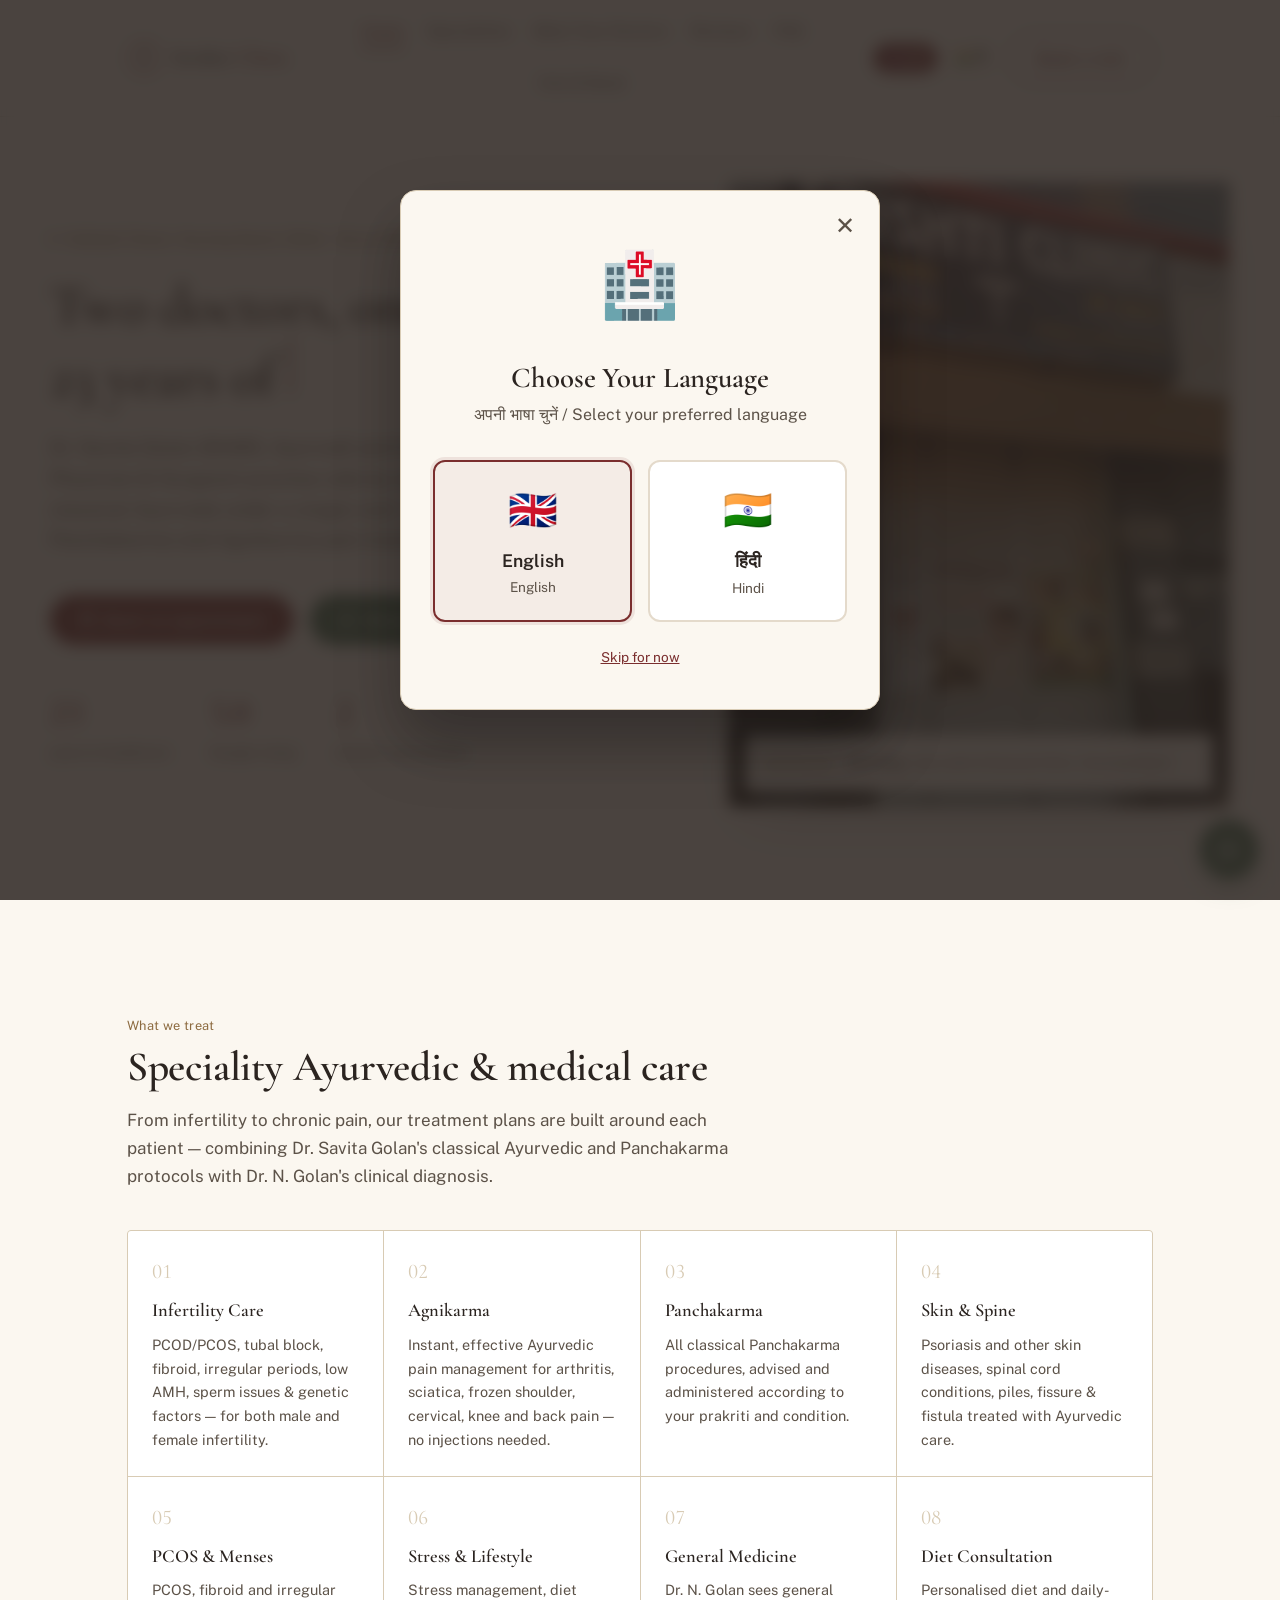
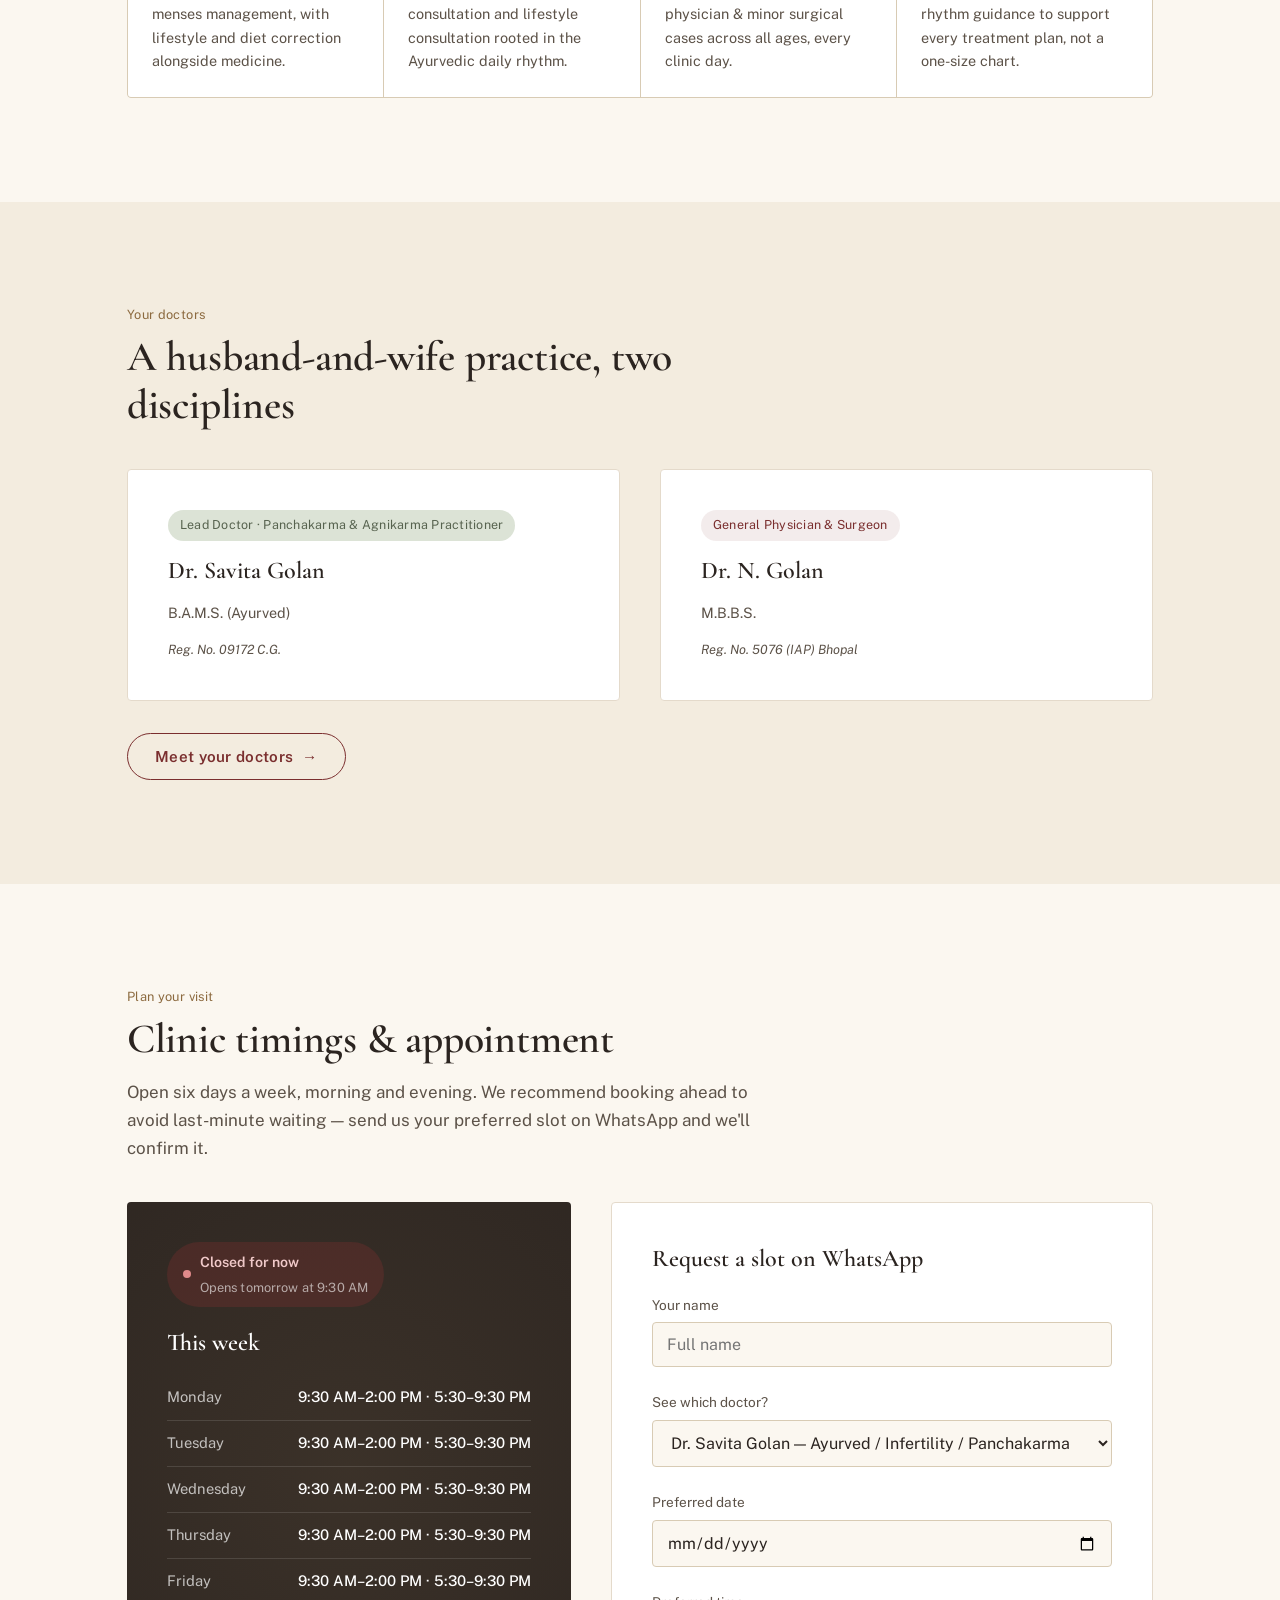
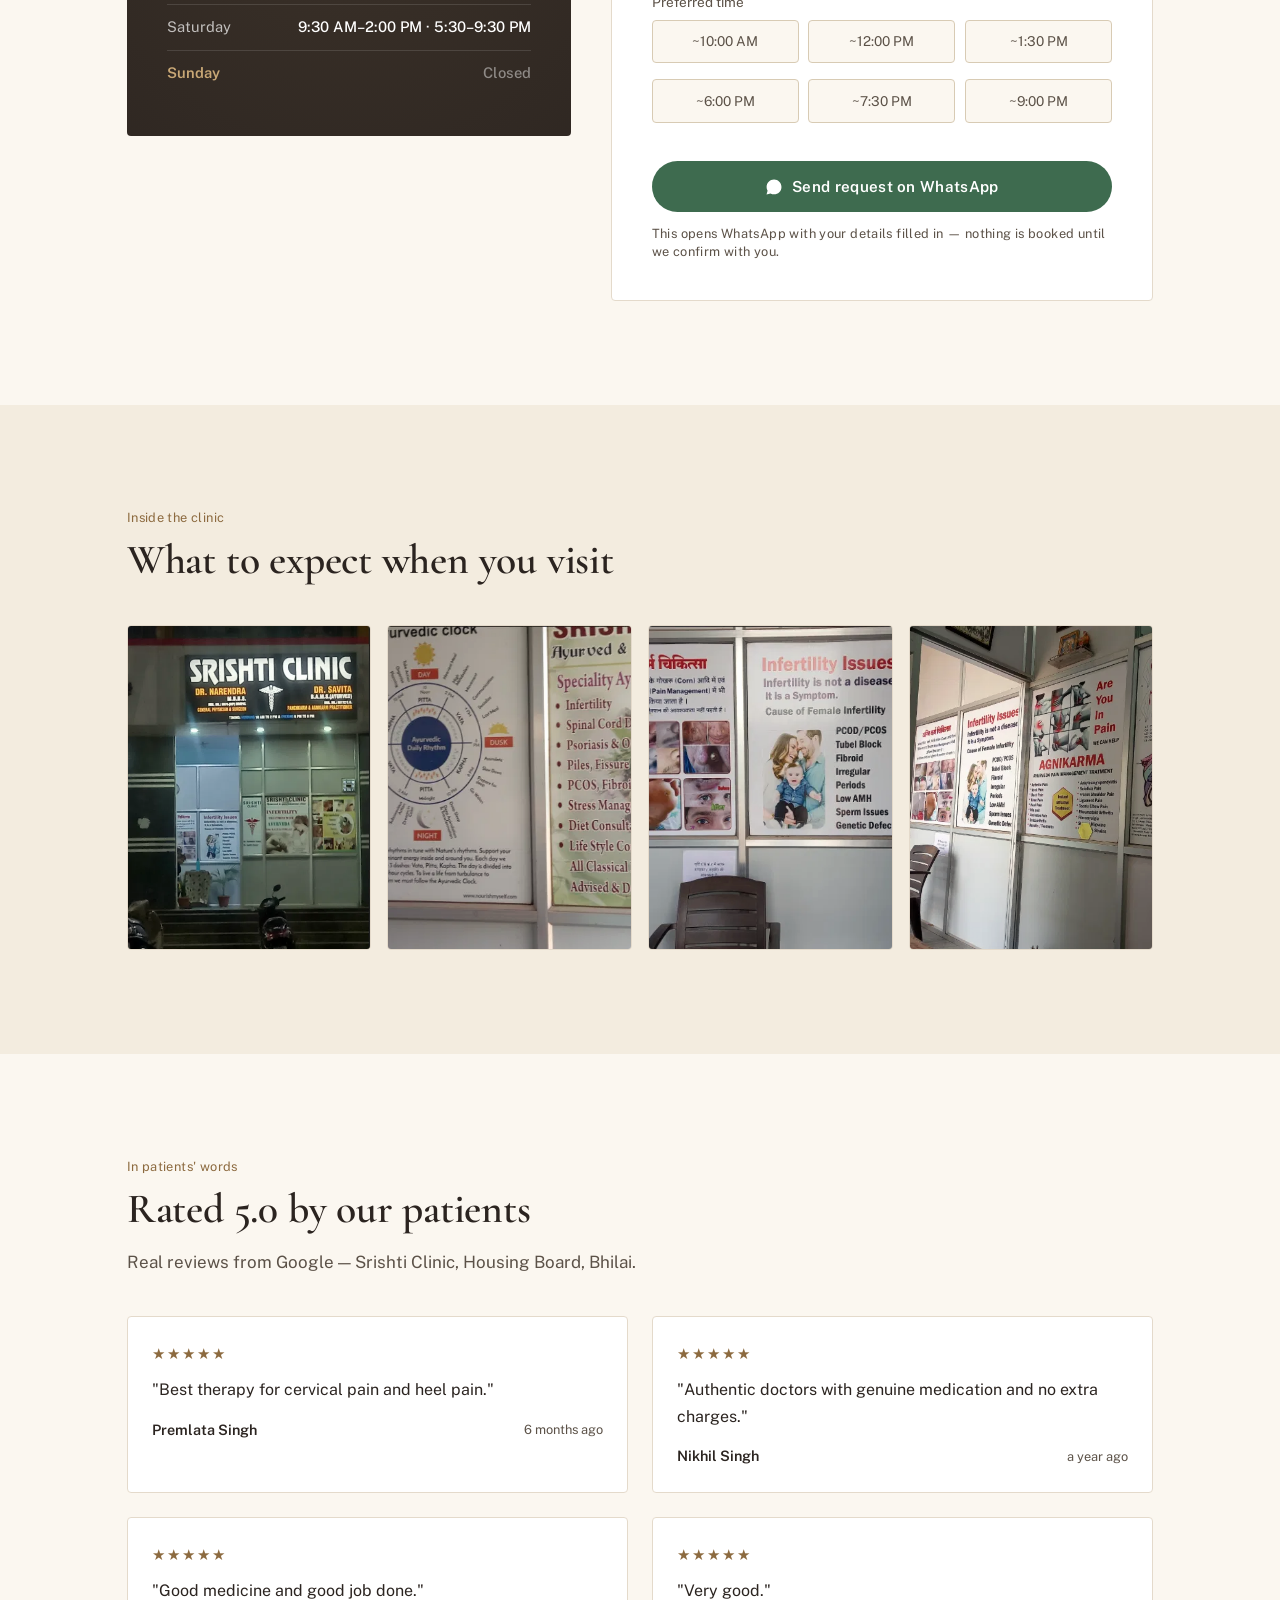
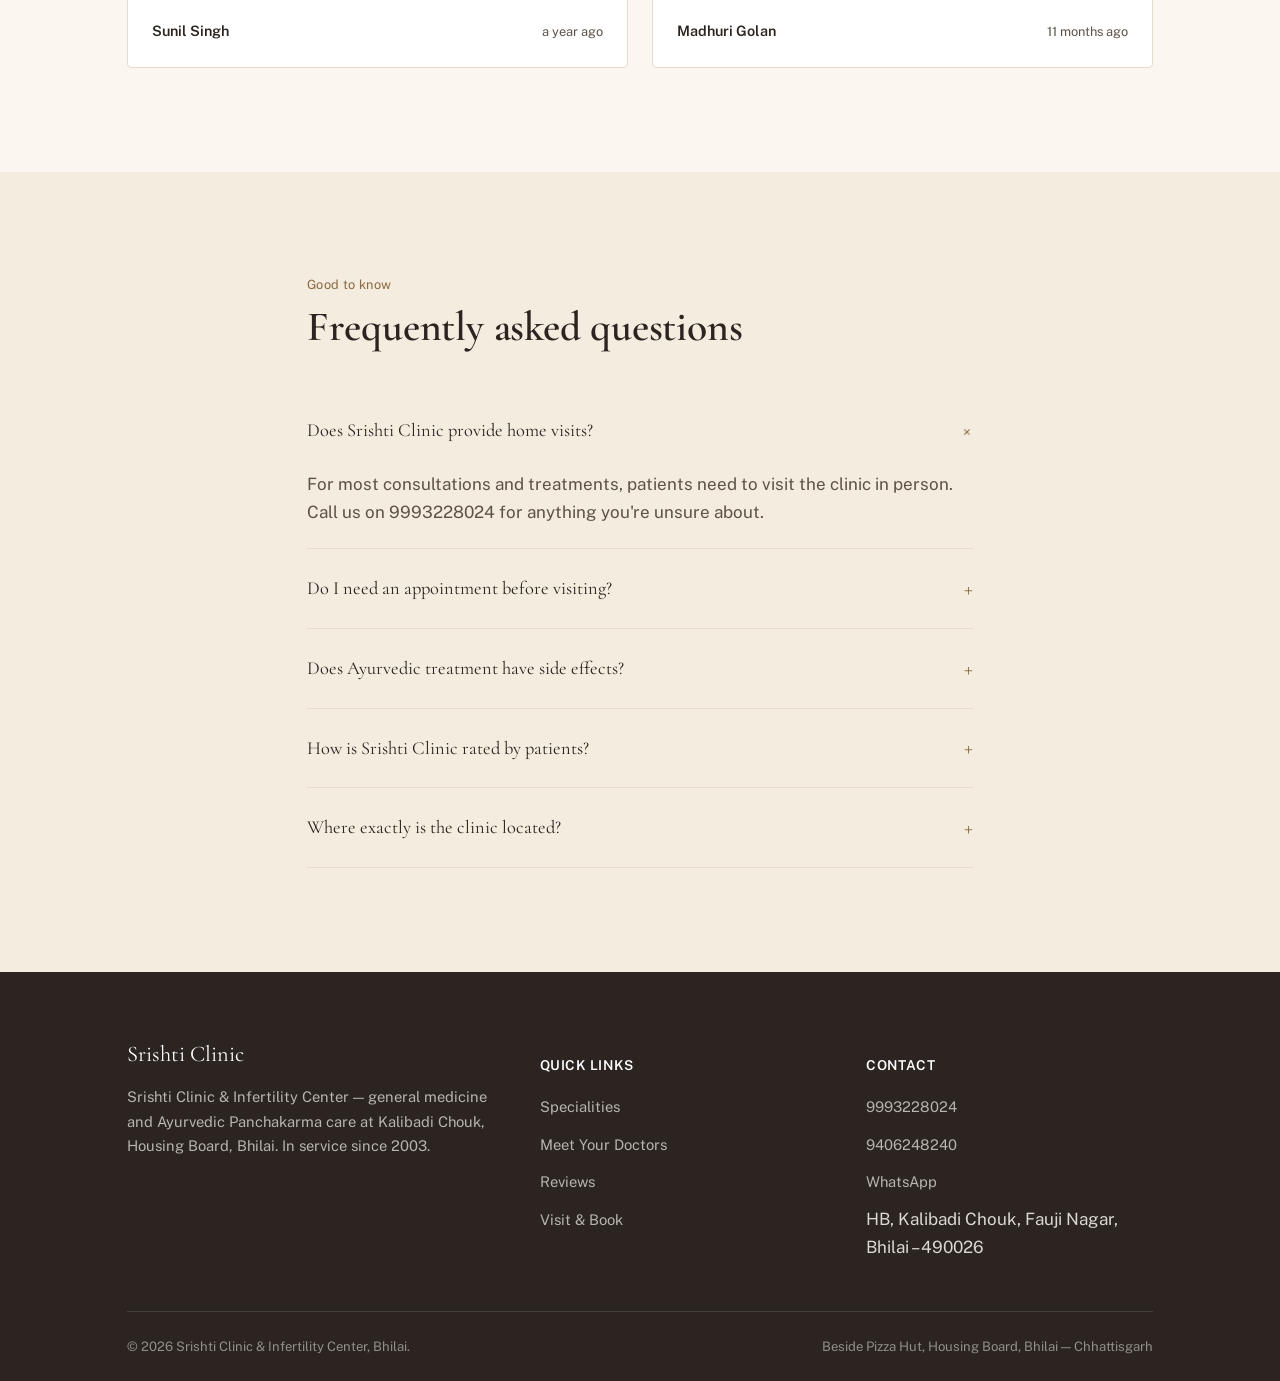
==== index.html @ 452487e8 "Initial commit" ====
<!DOCTYPE html>
<html lang="en">
<head>
<meta charset="UTF-8">
<meta name="viewport" content="width=device-width, initial-scale=1.0">
<title>Srishti Clinic &amp; Infertility Center — Kalibadi Chouk, Bhilai</title>
<meta name="description" content="Srishti Clinic &amp; Infertility Center, Kalibadi Chouk, HB, Bhilai. Dr. Savita Golan (BAMS, Ayurved) and Dr. N. Golan (MBBS, General Physician &amp; Surgeon) — infertility, Panchakarma &amp; Agnikarma pain treatment, 23 years in healthcare.">
<link rel="preconnect" href="https://fonts.googleapis.com">
<link rel="preconnect" href="https://fonts.gstatic.com" crossorigin>
<link href="https://fonts.googleapis.com/css2?family=Cormorant+Garamond:ital,wght@0,500;0,600;0,700;1,500&family=Public+Sans:wght@400;500;600;700&display=swap" rel="stylesheet">
<link rel="stylesheet" href="style.css">
</head>
<body>

<!-- LANGUAGE SELECTION DIALOG -->
<div class="lang-dialog-overlay" id="langDialog" style="display:none;">
  <div class="lang-dialog">
    <button class="dialog-close" id="dialogClose" aria-label="Close">✕</button>
    <div class="dialog-emoji">🏥</div>
    <h2 data-translate="dialog-title">Choose Your Language</h2>
    <p class="dialog-subtitle" data-translate="dialog-subtitle">अपनी भाषा चुनें / Select your preferred language</p>
    <div class="lang-options">
      <button class="lang-option" data-lang-select="en">
        <span class="lang-emoji">🇬🇧</span>
        <span class="lang-name">English</span>
        <span class="lang-native">English</span>
      </button>
      <button class="lang-option" data-lang-select="hi">
        <span class="lang-emoji">🇮🇳</span>
        <span class="lang-name">हिंदी</span>
        <span class="lang-native">Hindi</span>
      </button>
    </div>
    <div class="dialog-footer">
      <button id="dialogSkip" data-translate="dialog-skip">Skip for now</button>
    </div>
  </div>
</div>

<header class="site-header" id="siteHeader">
  <div class="nav-row">
    <a href="index.html" class="brand">
      <svg class="brand-mark" viewBox="0 0 40 40" fill="none" xmlns="http://www.w3.org/2000/svg" aria-hidden="true">
        <circle cx="20" cy="20" r="19" stroke="#7A2E2E" stroke-width="1.4"/>
        <path d="M20 10v20M14 15c2 2 4 2 6 0s4-2 6 0M14 25c2-2 4-2 6 0s4 2 6 0" stroke="#7A2E2E" stroke-width="1.3" stroke-linecap="round"/>
        <circle cx="20" cy="12" r="1.6" fill="#8C6A3F"/>
      </svg>
      <span class="brand-text">Srishti <span>Clinic</span></span>
    </a>
    <nav class="main-nav" id="mainNav">
      <a href="index.html" class="active" data-translate="nav-home">Home</a>
      <a href="index.html#specialities" data-translate="nav-specialities">Specialities</a>
      <a href="doctors.html" data-translate="nav-doctors">Meet Your Doctors</a>
      <a href="index.html#reviews" data-translate="nav-reviews">Reviews</a>
      <a href="index.html#faq" data-translate="nav-faq">FAQ</a>
      <a href="contact.html" data-translate="nav-visit">Visit &amp; Book</a>
    </nav>
    <div class="nav-cta">
      <div class="lang-toggle">
        <button class="lang-btn active" data-lang="en" aria-label="English">🇬🇧 EN</button>
        <button class="lang-btn" data-lang="hi" aria-label="हिंदी">🇮🇳 हिं</button>
      </div>
      <a href="contact.html" class="btn btn-secondary" data-translate="book-visit">Book a visit</a>
      <button class="nav-toggle" id="navToggle" aria-label="Toggle menu" aria-expanded="false" aria-controls="mainNav">
        <svg viewBox="0 0 24 24" fill="none" stroke="currentColor" stroke-width="1.8"><path d="M3 6h18M3 12h18M3 18h18" stroke-linecap="round"/></svg>
      </button>
    </div>
  </div>
</header>

<main>
  <!-- HERO -->
  <section class="container hero">
    <div>
      <div class="eyebrow-line"><span class="dot"></span> <span data-translate="hero-location">Kalibadi Chouk, Housing Board, Bhilai · Since 2003</span></div>
      <h1><span id="typewriter" data-translate="hero-title">Two doctors, one home — 23 years of caring for Bhilai's families.</span><span class="typewriter-cursor"></span></h1>
      <p class="lede" data-translate="hero-lede">Dr. Savita Golan (BAMS, Ayurved) and Dr. N. Golan (MBBS, General Physician &amp; Surgeon) practise side by side — modern medicine and classical Ayurveda under a single roof, for infertility care, Panchakarma and Agnikarma pain treatment.</p>
      <div class="hero-actions">
        <a href="contact.html" class="btn btn-primary">
          <svg viewBox="0 0 24 24" fill="none" stroke="currentColor" stroke-width="1.8"><path d="M8 2v4M16 2v4M3 10h18M5 4h14a2 2 0 012 2v14a2 2 0 01-2 2H5a2 2 0 01-2-2V6a2 2 0 012-2z" stroke-linecap="round" stroke-linejoin="round"/></svg>
          <span data-translate="book-btn">Book an appointment</span>
        </a>
        <a href="https://wa.me/919993228024?text=Namaste%2C%20I%27d%20like%20to%20book%20an%20appointment%20at%20Srishti%20Clinic." target="_blank" rel="noopener" class="btn btn-whatsapp">
          <svg viewBox="0 0 24 24" fill="currentColor"><path d="M12.04 2C6.58 2 2.13 6.45 2.13 11.91c0 1.75.46 3.45 1.32 4.95L2.05 22l5.25-1.38a9.9 9.9 0 004.74 1.2h.01c5.46 0 9.91-4.45 9.91-9.91C21.96 6.45 17.5 2 12.04 2zm0 18.08h-.01a8.2 8.2 0 01-4.19-1.15l-.3-.18-3.12.82.83-3.04-.2-.31a8.17 8.17 0 01-1.26-4.4c0-4.52 3.68-8.2 8.2-8.2 2.19 0 4.25.85 5.8 2.4a8.14 8.14 0 012.4 5.8c0 4.52-3.68 8.2-8.15 8.26zm4.5-6.15c-.25-.12-1.46-.72-1.68-.8-.23-.08-.39-.12-.56.12-.16.25-.64.8-.78.97-.15.16-.29.18-.54.06-.25-.13-1.05-.39-2-1.23-.74-.66-1.24-1.48-1.39-1.73-.14-.25-.02-.38.11-.5.11-.11.25-.29.37-.44.12-.14.16-.25.25-.41.08-.17.04-.31-.02-.44-.06-.12-.56-1.35-.77-1.85-.2-.48-.41-.42-.56-.43h-.48c-.16 0-.43.06-.66.31-.23.25-.86.85-.86 2.07 0 1.22.89 2.4 1.01 2.57.12.16 1.75 2.67 4.24 3.74.59.26 1.05.41 1.41.52.59.19 1.13.16 1.56.1.48-.07 1.46-.6 1.66-1.17.21-.58.21-1.08.15-1.18-.07-.11-.23-.17-.48-.29z"/></svg>
          <span data-translate="whatsapp-btn">WhatsApp us</span>
        </a>
      </div>
      <div class="hero-stats">
        <div class="hero-stat"><div class="num numeral">23</div><div class="lbl" data-translate="years-healthcare">years in healthcare</div></div>
        <div class="hero-stat"><div class="num numeral">5.0</div><div class="lbl" data-translate="google-rating">Google rating</div></div>
        <div class="hero-stat"><div class="num numeral">2</div><div class="lbl" data-translate="doctors-practice">doctors, one practice</div></div>
      </div>
    </div>
    <div class="hero-visual" id="heroVisual">
      <img src="assets/front_day.png" alt="Srishti Clinic signboard and entrance at Kalibadi Chouk, Housing Board, Bhilai">
      <div class="evap-overlay" id="evapOverlay"></div>
      <div class="hero-badge">
        <span class="stars">★★★★★</span>
        <span class="txt"><strong data-translate="rating-num">4.8 rating</strong> · <span data-translate="clinic-type">Ayurvedic &amp; General Clinic, Housing Board</span></span>
      </div>
    </div>
  </section>

  <!-- SPECIALITIES -->
  <section class="band" id="specialities">
    <div class="container">
      <div class="section-head">
        <span class="caption" data-translate="what-treat">What we treat</span>
        <h2 data-translate="specialities-title">Speciality Ayurvedic &amp; medical care</h2>
        <p data-translate="specialities-desc">From infertility to chronic pain, our treatment plans are built around each patient — combining Dr. Savita Golan's classical Ayurvedic and Panchakarma protocols with Dr. N. Golan's clinical diagnosis.</p>
      </div>
      <div class="spec-rail">
        <div class="spec-item"><span class="num numeral">01</span><h3 data-translate="spec1-title">Infertility Care</h3><p data-translate="spec1-desc">PCOD/PCOS, tubal block, fibroid, irregular periods, low AMH, sperm issues &amp; genetic factors — for both male and female infertility.</p></div>
        <div class="spec-item"><span class="num numeral">02</span><h3 data-translate="spec2-title">Agnikarma</h3><p data-translate="spec2-desc">Instant, effective Ayurvedic pain management for arthritis, sciatica, frozen shoulder, cervical, knee and back pain — no injections needed.</p></div>
        <div class="spec-item"><span class="num numeral">03</span><h3 data-translate="spec3-title">Panchakarma</h3><p data-translate="spec3-desc">All classical Panchakarma procedures, advised and administered according to your prakriti and condition.</p></div>
        <div class="spec-item"><span class="num numeral">04</span><h3 data-translate="spec4-title">Skin &amp; Spine</h3><p data-translate="spec4-desc">Psoriasis and other skin diseases, spinal cord conditions, piles, fissure &amp; fistula treated with Ayurvedic care.</p></div>
        <div class="spec-item"><span class="num numeral">05</span><h3 data-translate="spec5-title">PCOS &amp; Menses</h3><p data-translate="spec5-desc">PCOS, fibroid and irregular menses management, with lifestyle and diet correction alongside medicine.</p></div>
        <div class="spec-item"><span class="num numeral">06</span><h3 data-translate="spec6-title">Stress &amp; Lifestyle</h3><p data-translate="spec6-desc">Stress management, diet consultation and lifestyle consultation rooted in the Ayurvedic daily rhythm.</p></div>
        <div class="spec-item"><span class="num numeral">07</span><h3 data-translate="spec7-title">General Medicine</h3><p data-translate="spec7-desc">Dr. N. Golan sees general physician &amp; minor surgical cases across all ages, every clinic day.</p></div>
        <div class="spec-item"><span class="num numeral">08</span><h3 data-translate="spec8-title">Diet Consultation</h3><p data-translate="spec8-desc">Personalised diet and daily-rhythm guidance to support every treatment plan, not a one-size chart.</p></div>
      </div>
    </div>
  </section>

  <!-- DOCTORS STRIP -->
  <section class="band band-alt">
    <div class="container">
      <div class="section-head">
        <span class="caption" data-translate="your-doctors">Your doctors</span>
        <h2 data-translate="doctors-title">A husband-and-wife practice, two disciplines</h2>
      </div>
      <div class="doctor-strip">
        <div class="doctor-card">
          <span class="tag tag-sage" data-translate="lead-doctor">Lead Doctor · Panchakarma &amp; Agnikarma Practitioner</span>
          <h3>Dr. Savita Golan</h3>
          <p class="cred">B.A.M.S. (Ayurved)</p>
          <p class="cred reg">Reg. No. 09172 C.G.</p>
        </div>
        <div class="doctor-card">
          <span class="tag tag-maroon" data-translate="general-physician">General Physician &amp; Surgeon</span>
          <h3>Dr. N. Golan</h3>
          <p class="cred">M.B.B.S.</p>
          <p class="cred reg">Reg. No. 5076 (IAP) Bhopal</p>
        </div>
      </div>
      <div style="margin-top:2rem;">
        <a href="doctors.html" class="btn btn-secondary"><span data-translate="meet-doctors">Meet your doctors</span> →</a>
      </div>
    </div>
  </section>

  <!-- TIMINGS + BOOKING -->
  <section class="band" id="book">
    <div class="container">
      <div class="section-head">
        <span class="caption" data-translate="plan-visit">Plan your visit</span>
        <h2 data-translate="timings-title">Clinic timings &amp; appointment</h2>
        <p data-translate="timings-desc">Open six days a week, morning and evening. We recommend booking ahead to avoid last-minute waiting — send us your preferred slot on WhatsApp and we'll confirm it.</p>
      </div>
      <div style="display:grid; grid-template-columns: 0.9fr 1.1fr; gap: var(--space-4); align-items:start;">
        <div class="timing-panel">
          <span class="status-pill" id="statusPill">
            <span class="dot"></span>
            <span id="statusText">Checking…</span>
          </span>
          <h3 data-translate="this-week">This week</h3>
          <div class="timing-row" id="row-mon"><span class="day" data-translate="monday">Monday</span><span class="hrs">9:30 AM–2:00 PM · 5:30–9:30 PM</span></div>
          <div class="timing-row" id="row-tue"><span class="day" data-translate="tuesday">Tuesday</span><span class="hrs">9:30 AM–2:00 PM · 5:30–9:30 PM</span></div>
          <div class="timing-row" id="row-wed"><span class="day" data-translate="wednesday">Wednesday</span><span class="hrs">9:30 AM–2:00 PM · 5:30–9:30 PM</span></div>
          <div class="timing-row" id="row-thu"><span class="day" data-translate="thursday">Thursday</span><span class="hrs">9:30 AM–2:00 PM · 5:30–9:30 PM</span></div>
          <div class="timing-row" id="row-fri"><span class="day" data-translate="friday">Friday</span><span class="hrs">9:30 AM–2:00 PM · 5:30–9:30 PM</span></div>
          <div class="timing-row" id="row-sat"><span class="day" data-translate="saturday">Saturday</span><span class="hrs">9:30 AM–2:00 PM · 5:30–9:30 PM</span></div>
          <div class="timing-row closed" id="row-sun"><span class="day" data-translate="sunday">Sunday</span><span class="hrs" data-translate="closed">Closed</span></div>
        </div>

        <form class="booking-card" id="bookingForm">
          <h3 style="margin-bottom:1.2rem;" data-translate="request-slot">Request a slot on WhatsApp</h3>
          <div class="field">
            <label for="bName" data-translate="your-name">Your name</label>
            <input type="text" id="bName" placeholder="Full name" required>
          </div>
          <div class="field">
            <label for="bDoctor" data-translate="see-doctor">See which doctor?</label>
            <select id="bDoctor">
              <option data-translate="doc1">Dr. Savita Golan — Ayurved / Infertility / Panchakarma</option>
              <option data-translate="doc2">Dr. N. Golan — General Physician &amp; Surgeon</option>
              <option data-translate="doc3">Not sure, please advise</option>
            </select>
          </div>
          <div class="field">
            <label for="bDate" data-translate="pref-date">Preferred date</label>
            <input type="date" id="bDate">
          </div>
          <div class="field">
            <label data-translate="pref-time">Preferred time</label>
            <div class="time-grid" id="timeGrid">
              <label class="time-slot"><input type="radio" name="slot" value="Morning ~10 AM"><span>~10:00 AM</span></label>
              <label class="time-slot"><input type="radio" name="slot" value="Morning ~12 PM"><span>~12:00 PM</span></label>
              <label class="time-slot"><input type="radio" name="slot" value="Morning ~1:30 PM"><span>~1:30 PM</span></label>
              <label class="time-slot"><input type="radio" name="slot" value="Evening ~6 PM"><span>~6:00 PM</span></label>
              <label class="time-slot"><input type="radio" name="slot" value="Evening ~7:30 PM"><span>~7:30 PM</span></label>
              <label class="time-slot"><input type="radio" name="slot" value="Evening ~9 PM"><span>~9:00 PM</span></label>
            </div>
          </div>
          <button type="submit" class="btn btn-whatsapp" style="width:100%; justify-content:center; margin-top:0.5rem;">
            <svg viewBox="0 0 24 24" fill="currentColor" style="width:18px;height:18px;"><path d="M12.04 2C6.58 2 2.13 6.45 2.13 11.91c0 1.75.46 3.45 1.32 4.95L2.05 22l5.25-1.38a9.9 9.9 0 004.74 1.2h.01c5.46 0 9.91-4.45 9.91-9.91C21.96 6.45 17.5 2 12.04 2z"/></svg>
            <span data-translate="send-request">Send request on WhatsApp</span>
          </button>
          <p class="caption" style="margin-top:0.8rem;" data-translate="whatsapp-note">This opens WhatsApp with your details filled in — nothing is booked until we confirm with you.</p>
        </form>
      </div>
    </div>
  </section>

  <!-- GALLERY -->
  <section class="band band-alt">
    <div class="container">
      <div class="section-head">
        <span class="caption" data-translate="inside-clinic">Inside the clinic</span>
        <h2 data-translate="what-expect">What to expect when you visit</h2>
      </div>
      <div class="gallery-strip">
        <figure><img src="assets/front_night.png" alt="Srishti Clinic entrance at night, Kalibadi Chouk"></figure>
        <figure><img src="assets/features.png" alt="Ayurvedic clock and speciality treatment poster inside the clinic"></figure>
        <figure><img src="assets/features_2.png" alt="Agnikarma and infertility information posters"></figure>
        <figure><img src="assets/features_3.png" alt="Waiting area with Agnikarma pain management poster"></figure>
      </div>
    </div>
  </section>

  <!-- REVIEWS -->
  <section class="band" id="reviews">
    <div class="container">
      <div class="section-head">
        <span class="caption" data-translate="patients-words">In patients' words</span>
        <h2 data-translate="reviews-title">Rated 5.0 by our patients</h2>
        <p data-translate="reviews-desc">Real reviews from Google — Srishti Clinic, Housing Board, Bhilai.</p>
      </div>
      <div class="review-grid">
        <div class="review-card">
          <div class="review-stars">★★★★★</div>
          <p data-translate="review1">"Best therapy for cervical pain and heel pain."</p>
          <div class="review-meta"><span class="review-name">Premlata Singh</span><span class="review-when" data-translate="review-when1">6 months ago</span></div>
        </div>
        <div class="review-card">
          <div class="review-stars">★★★★★</div>
          <p data-translate="review2">"Authentic doctors with genuine medication and no extra charges."</p>
          <div class="review-meta"><span class="review-name">Nikhil Singh</span><span class="review-when" data-translate="review-when2">a year ago</span></div>
        </div>
        <div class="review-card">
          <div class="review-stars">★★★★★</div>
          <p data-translate="review3">"Good medicine and good job done."</p>
          <div class="review-meta"><span class="review-name">Sunil Singh</span><span class="review-when" data-translate="review-when3">a year ago</span></div>
        </div>
        <div class="review-card">
          <div class="review-stars">★★★★★</div>
          <p data-translate="review4">"Very good."</p>
          <div class="review-meta"><span class="review-name">Madhuri Golan</span><span class="review-when" data-translate="review-when4">11 months ago</span></div>
        </div>
      </div>
    </div>
  </section>

  <!-- FAQ -->
  <section class="band band-alt" id="faq">
    <div class="container" style="max-width: 820px;">
      <div class="section-head">
        <span class="caption" data-translate="good-know">Good to know</span>
        <h2 data-translate="faq-title">Frequently asked questions</h2>
      </div>
      <div>
        <details class="faq-item" open>
          <summary><span data-translate="faq1-q">Does Srishti Clinic provide home visits?</span><span class="plus">+</span></summary>
          <div class="faq-a" data-translate="faq1-a">For most consultations and treatments, patients need to visit the clinic in person. Call us on 9993228024 for anything you're unsure about.</div>
        </details>
        <details class="faq-item">
          <summary><span data-translate="faq2-q">Do I need an appointment before visiting?</span><span class="plus">+</span></summary>
          <div class="faq-a" data-translate="faq2-a">Yes — we advise booking ahead so you don't face last-minute waiting. Use the WhatsApp form above or call the clinic directly.</div>
        </details>
        <details class="faq-item">
          <summary><span data-translate="faq3-q">Does Ayurvedic treatment have side effects?</span><span class="plus">+</span></summary>
          <div class="faq-a" data-translate="faq3-a">Ayurvedic treatment is one of the oldest natural systems of medicine and, when practised correctly, carries no side effects — Dr. Savita Golan tailors each protocol to the patient's constitution.</div>
        </details>
        <details class="faq-item">
          <summary><span data-translate="faq4-q">How is Srishti Clinic rated by patients?</span><span class="plus">+</span></summary>
          <div class="faq-a" data-translate="faq4-a">Patient satisfaction comes first here — the clinic holds a 5.0 rating on Google, based on real patient reviews.</div>
        </details>
        <details class="faq-item">
          <summary><span data-translate="faq5-q">Where exactly is the clinic located?</span><span class="plus">+</span></summary>
          <div class="faq-a" data-translate="faq5-a">HB, Kalibadi Chouk, I/E, beside Pizza Hut, Fauji Nagar, Housing Board, Bhilai – 490026, Chhattisgarh. See the map and directions on our <a href="contact.html" style="color:var(--color-maroon);" data-translate="visit-page">Visit &amp; Book page</a>.</div>
        </details>
      </div>
    </div>
  </section>
</main>

<a href="https://wa.me/919993228024?text=Namaste%2C%20I%27d%20like%20to%20know%20more%20about%20Srishti%20Clinic." target="_blank" rel="noopener" class="wa-float" aria-label="Chat on WhatsApp">
  <svg viewBox="0 0 24 24" fill="#fff"><path d="M12.04 2C6.58 2 2.13 6.45 2.13 11.91c0 1.75.46 3.45 1.32 4.95L2.05 22l5.25-1.38a9.9 9.9 0 004.74 1.2h.01c5.46 0 9.91-4.45 9.91-9.91C21.96 6.45 17.5 2 12.04 2zm0 18.08h-.01a8.2 8.2 0 01-4.19-1.15l-.3-.18-3.12.82.83-3.04-.2-.31a8.17 8.17 0 01-1.26-4.4c0-4.52 3.68-8.2 8.2-8.2 2.19 0 4.25.85 5.8 2.4a8.14 8.14 0 012.4 5.8c0 4.52-3.68 8.2-8.15 8.26zm4.5-6.15c-.25-.12-1.46-.72-1.68-.8-.23-.08-.39-.12-.56.12-.16.25-.64.8-.78.97-.15.16-.29.18-.54.06-.25-.13-1.05-.39-2-1.23-.74-.66-1.24-1.48-1.39-1.73-.14-.25-.02-.38.11-.5.11-.11.25-.29.37-.44.12-.14.16-.25.25-.41.08-.17.04-.31-.02-.44-.06-.12-.56-1.35-.77-1.85-.2-.48-.41-.42-.56-.43h-.48c-.16 0-.43.06-.66.31-.23.25-.86.85-.86 2.07 0 1.22.89 2.4 1.01 2.57.12.16 1.75 2.67 4.24 3.74.59.26 1.05.41 1.41.52.59.19 1.13.16 1.56.1.48-.07 1.46-.6 1.66-1.17.21-.58.21-1.08.15-1.18-.07-.11-.23-.17-.48-.29z"/></svg>
</a>

<footer class="site-footer">
  <div class="container">
    <div class="footer-grid">
      <div>
        <div class="footer-brand">Srishti Clinic</div>
        <p data-translate="footer-desc">Srishti Clinic &amp; Infertility Center — general medicine and Ayurvedic Panchakarma care at Kalibadi Chouk, Housing Board, Bhilai. In service since 2003.</p>
      </div>
      <div>
        <h4 data-translate="quick-links">QUICK LINKS</h4>
        <ul>
          <li><a href="index.html#specialities" data-translate="nav-specialities">Specialities</a></li>
          <li><a href="doctors.html" data-translate="nav-doctors">Meet your doctors</a></li>
          <li><a href="index.html#reviews" data-translate="nav-reviews">Patient reviews</a></li>
          <li><a href="contact.html" data-translate="nav-visit">Visit &amp; book</a></li>
        </ul>
      </div>
      <div>
        <h4 data-translate="contact-title">CONTACT</h4>
        <ul>
          <li><a href="tel:+919993228024">9993228024</a></li>
          <li><a href="tel:+919406248240">9406248240</a></li>
          <li><a href="https://wa.me/919993228024" target="_blank" rel="noopener">WhatsApp</a></li>
          <li>HB, Kalibadi Chouk, Fauji Nagar, Bhilai – 490026</li>
        </ul>
      </div>
    </div>
    <div class="footer-bottom">
      <span>© 2026 Srishti Clinic &amp; Infertility Center, Bhilai.</span>
      <span>Beside Pizza Hut, Housing Board, Bhilai — Chhattisgarh</span>
    </div>
  </div>
</footer>

<script>
// ===== COMPLETE TRANSLATIONS =====
const translations = {
  en: {
    'dialog-title': 'Choose Your Language',
    'dialog-subtitle': 'अपनी भाषा चुनें / Select your preferred language',
    'dialog-skip': 'Skip for now',
    'nav-home': 'Home',
    'nav-specialities': 'Specialities',
    'nav-doctors': 'Meet Your Doctors',
    'nav-reviews': 'Reviews',
    'nav-faq': 'FAQ',
    'nav-visit': 'Visit & Book',
    'book-visit': 'Book a visit',
    'hero-location': 'Kalibadi Chouk, Housing Board, Bhilai · Since 2003',
    'hero-title': 'Two doctors, one home — 23 years of caring for Bhilai\'s families.',
    'hero-lede': 'Dr. Savita Golan (BAMS, Ayurved) and Dr. N. Golan (MBBS, General Physician & Surgeon) practise side by side — modern medicine and classical Ayurveda under a single roof, for infertility care, Panchakarma and Agnikarma pain treatment.',
    'book-btn': 'Book an appointment',
    'whatsapp-btn': 'WhatsApp us',
    'years-healthcare': 'years in healthcare',
    'google-rating': 'Google rating',
    'doctors-practice': 'doctors, one practice',
    'rating-num': '4.8 rating',
    'clinic-type': 'Ayurvedic & General Clinic, Housing Board',
    'what-treat': 'What we treat',
    'specialities-title': 'Speciality Ayurvedic & medical care',
    'specialities-desc': 'From infertility to chronic pain, our treatment plans are built around each patient — combining Dr. Savita Golan\'s classical Ayurvedic and Panchakarma protocols with Dr. N. Golan\'s clinical diagnosis.',
    'spec1-title': 'Infertility Care',
    'spec1-desc': 'PCOD/PCOS, tubal block, fibroid, irregular periods, low AMH, sperm issues & genetic factors — for both male and female infertility.',
    'spec2-title': 'Agnikarma',
    'spec2-desc': 'Instant, effective Ayurvedic pain management for arthritis, sciatica, frozen shoulder, cervical, knee and back pain — no injections needed.',
    'spec3-title': 'Panchakarma',
    'spec3-desc': 'All classical Panchakarma procedures, advised and administered according to your prakriti and condition.',
    'spec4-title': 'Skin & Spine',
    'spec4-desc': 'Psoriasis and other skin diseases, spinal cord conditions, piles, fissure & fistula treated with Ayurvedic care.',
    'spec5-title': 'PCOS & Menses',
    'spec5-desc': 'PCOS, fibroid and irregular menses management, with lifestyle and diet correction alongside medicine.',
    'spec6-title': 'Stress & Lifestyle',
    'spec6-desc': 'Stress management, diet consultation and lifestyle consultation rooted in the Ayurvedic daily rhythm.',
    'spec7-title': 'General Medicine',
    'spec7-desc': 'Dr. N. Golan sees general physician & minor surgical cases across all ages, every clinic day.',
    'spec8-title': 'Diet Consultation',
    'spec8-desc': 'Personalised diet and daily-rhythm guidance to support every treatment plan, not a one-size chart.',
    'your-doctors': 'Your doctors',
    'doctors-title': 'A husband-and-wife practice, two disciplines',
    'lead-doctor': 'Lead Doctor · Panchakarma & Agnikarma Practitioner',
    'general-physician': 'General Physician & Surgeon',
    'meet-doctors': 'Meet your doctors',
    'plan-visit': 'Plan your visit',
    'timings-title': 'Clinic timings & appointment',
    'timings-desc': 'Open six days a week, morning and evening. We recommend booking ahead to avoid last-minute waiting — send us your preferred slot on WhatsApp and we\'ll confirm it.',
    'this-week': 'This week',
    'monday': 'Monday',
    'tuesday': 'Tuesday',
    'wednesday': 'Wednesday',
    'thursday': 'Thursday',
    'friday': 'Friday',
    'saturday': 'Saturday',
    'sunday': 'Sunday',
    'closed': 'Closed',
    'request-slot': 'Request a slot on WhatsApp',
    'your-name': 'Your name',
    'see-doctor': 'See which doctor?',
    'doc1': 'Dr. Savita Golan — Ayurved / Infertility / Panchakarma',
    'doc2': 'Dr. N. Golan — General Physician & Surgeon',
    'doc3': 'Not sure, please advise',
    'pref-date': 'Preferred date',
    'pref-time': 'Preferred time',
    'send-request': 'Send request on WhatsApp',
    'whatsapp-note': 'This opens WhatsApp with your details filled in — nothing is booked until we confirm with you.',
    'inside-clinic': 'Inside the clinic',
    'what-expect': 'What to expect when you visit',
    'patients-words': "In patients' words",
    'reviews-title': 'Rated 5.0 by our patients',
    'reviews-desc': 'Real reviews from Google — Srishti Clinic, Housing Board, Bhilai.',
    'review1': '"Best therapy for cervical pain and heel pain."',
    'review2': '"Authentic doctors with genuine medication and no extra charges."',
    'review3': '"Good medicine and good job done."',
    'review4': '"Very good."',
    'review-when1': '6 months ago',
    'review-when2': 'a year ago',
    'review-when3': 'a year ago',
    'review-when4': '11 months ago',
    'good-know': 'Good to know',
    'faq-title': 'Frequently asked questions',
    'faq1-q': 'Does Srishti Clinic provide home visits?',
    'faq1-a': 'For most consultations and treatments, patients need to visit the clinic in person. Call us on 9993228024 for anything you\'re unsure about.',
    'faq2-q': 'Do I need an appointment before visiting?',
    'faq2-a': 'Yes — we advise booking ahead so you don\'t face last-minute waiting. Use the WhatsApp form above or call the clinic directly.',
    'faq3-q': 'Does Ayurvedic treatment have side effects?',
    'faq3-a': 'Ayurvedic treatment is one of the oldest natural systems of medicine and, when practised correctly, carries no side effects — Dr. Savita Golan tailors each protocol to the patient\'s constitution.',
    'faq4-q': 'How is Srishti Clinic rated by patients?',
    'faq4-a': 'Patient satisfaction comes first here — the clinic holds a 5.0 rating on Google, based on real patient reviews.',
    'faq5-q': 'Where exactly is the clinic located?',
    'faq5-a': 'HB, Kalibadi Chouk, I/E, beside Pizza Hut, Fauji Nagar, Housing Board, Bhilai – 490026, Chhattisgarh.',
    'visit-page': 'Visit & Book page',
    'footer-desc': 'Srishti Clinic & Infertility Center — general medicine and Ayurvedic Panchakarma care at Kalibadi Chouk, Housing Board, Bhilai. In service since 2003.',
    'quick-links': 'QUICK LINKS',
    'contact-title': 'CONTACT',
  },
  hi: {
    'dialog-title': 'अपनी भाषा चुनें',
    'dialog-subtitle': 'Choose Your Language / अपनी भाषा चुनें',
    'dialog-skip': 'अभी छोड़ें',
    'nav-home': 'होम',
    'nav-specialities': 'विशेषताएं',
    'nav-doctors': 'अपने डॉक्टरों से मिलें',
    'nav-reviews': 'समीक्षाएं',
    'nav-faq': 'सामान्य प्रश्न',
    'nav-visit': 'विजिट और बुक',
    'book-visit': 'विजिट बुक करें',
    'hero-location': 'कालीबाड़ी चौक, हाउसिंग बोर्ड, भिलाई · 2003 से',
    'hero-title': 'दो डॉक्टर, एक घर — भिलाई के परिवारों की 23 सालों से देखभाल।',
    'hero-lede': 'डॉ. सविता गोलन (BAMS, आयुर्वेद) और डॉ. एन. गोलन (MBBS, जनरल फिजिशियन और सर्जन) साथ-साथ अभ्यास करते हैं — आधुनिक चिकित्सा और शास्त्रीय आयुर्वेद एक ही छत के नीचे, बांझपन देखभाल, पंचकर्म और अग्निकर्म दर्द उपचार के लिए।',
    'book-btn': 'अपॉइंटमेंट बुक करें',
    'whatsapp-btn': 'व्हाट्सएप करें',
    'years-healthcare': 'स्वास्थ्य सेवा में वर्ष',
    'google-rating': 'गूगल रेटिंग',
    'doctors-practice': 'डॉक्टर, एक प्रैक्टिस',
    'rating-num': '4.8 रेटिंग',
    'clinic-type': 'आयुर्वेदिक और जनरल क्लिनिक, हाउसिंग बोर्ड',
    'what-treat': 'हम क्या इलाज करते हैं',
    'specialities-title': 'विशेष आयुर्वेदिक और चिकित्सा देखभाल',
    'specialities-desc': 'बांझपन से लेकर पुराने दर्द तक, हमारी उपचार योजनाएं प्रत्येक रोगी के अनुसार बनाई जाती हैं — डॉ. सविता गोलन के शास्त्रीय आयुर्वेदिक और पंचकर्म प्रोटोकॉल को डॉ. एन. गोलन के क्लिनिकल निदान के साथ मिलाकर।',
    'spec1-title': 'बांझपन देखभाल',
    'spec1-desc': 'PCOD/PCOS, ट्यूबल ब्लॉक, फाइब्रॉएड, अनियमित मासिक धर्म, कम AMH, शुक्राणु समस्याएं और आनुवंशिक कारक — पुरुष और महिला दोनों बांझपन के लिए।',
    'spec2-title': 'अग्निकर्म',
    'spec2-desc': 'गठिया, साइटिका, फ्रोजन शोल्डर, सर्वाइकल, घुटने और पीठ दर्द के लिए तुरंत, प्रभावी आयुर्वेदिक दर्द प्रबंधन — कोई इंजेक्शन नहीं।',
    'spec3-title': 'पंचकर्म',
    'spec3-desc': 'सभी शास्त्रीय पंचकर्म प्रक्रियाएं, आपकी प्रकृति और स्थिति के अनुसार सलाह और प्रशासित।',
    'spec4-title': 'त्वचा और रीढ़',
    'spec4-desc': 'सोरायसिस और अन्य त्वचा रोग, रीढ़ की हड्डी की स्थिति, बवासीर, फिशर और फिस्टुला का आयुर्वेदिक देखभाल से इलाज।',
    'spec5-title': 'PCOS और मासिक धर्म',
    'spec5-desc': 'PCOS, फाइब्रॉएड और अनियमित मासिक धर्म प्रबंधन, दवा के साथ जीवनशैली और आहार सुधार।',
    'spec6-title': 'तनाव और जीवनशैली',
    'spec6-desc': 'आयुर्वेदिक दैनिक लय में निहित तनाव प्रबंधन, आहार परामर्श और जीवनशैली परामर्श।',
    'spec7-title': 'सामान्य चिकित्सा',
    'spec7-desc': 'डॉ. एन. गोलन हर क्लिनिक दिवस पर सभी उम्र के सामान्य चिकित्सक और छोटे सर्जिकल मामले देखते हैं।',
    'spec8-title': 'आहार परामर्श',
    'spec8-desc': 'प्रत्येक उपचार योजना का समर्थन करने के लिए व्यक्तिगत आहार और दैनिक लय मार्गदर्शन, एक-आकार चार्ट नहीं।',
    'your-doctors': 'आपके डॉक्टर',
    'doctors-title': 'पति-पत्नी की प्रैक्टिस, दो विधाएं',
    'lead-doctor': 'मुख्य डॉक्टर · पंचकर्म और अग्निकर्म विशेषज्ञ',
    'general-physician': 'जनरल फिजिशियन और सर्जन',
    'meet-doctors': 'अपने डॉक्टरों से मिलें',
    'plan-visit': 'अपनी यात्रा की योजना बनाएं',
    'timings-title': 'क्लिनिक समय और अपॉइंटमेंट',
    'timings-desc': 'सप्ताह में छह दिन, सुबह और शाम खुला। हम अंतिम समय की प्रतीक्षा से बचने के लिए पहले से बुकिंग की सलाह देते हैं — व्हाट्सएप पर अपना पसंदीदा समय भेजें और हम इसकी पुष्टि करेंगे।',
    'this-week': 'इस सप्ताह',
    'monday': 'सोमवार',
    'tuesday': 'मंगलवार',
    'wednesday': 'बुधवार',
    'thursday': 'गुरुवार',
    'friday': 'शुक्रवार',
    'saturday': 'शनिवार',
    'sunday': 'रविवार',
    'closed': 'बंद',
    'request-slot': 'व्हाट्सएप पर स्लॉट का अनुरोध करें',
    'your-name': 'आपका नाम',
    'see-doctor': 'किस डॉक्टर से मिलना है?',
    'doc1': 'डॉ. सविता गोलन — आयुर्वेद / बांझपन / पंचकर्म',
    'doc2': 'डॉ. एन. गोलन — जनरल फिजिशियन और सर्जन',
    'doc3': 'निश्चित नहीं, कृपया सलाह दें',
    'pref-date': 'पसंदीदा तारीख',
    'pref-time': 'पसंदीदा समय',
    'send-request': 'व्हाट्सएप पर अनुरोध भेजें',
    'whatsapp-note': 'यह आपके विवरण के साथ व्हाट्सएप खोलता है — जब तक हम पुष्टि नहीं करते, कुछ भी बुक नहीं होता।',
    'inside-clinic': 'क्लिनिक के अंदर',
    'what-expect': 'जब आप आएं तो क्या उम्मीद करें',
    'patients-words': 'मरीजों के शब्दों में',
    'reviews-title': 'हमारे मरीजों द्वारा 5.0 रेटेड',
    'reviews-desc': 'गूगल से वास्तविक समीक्षाएं — सृष्टि क्लिनिक, हाउसिंग बोर्ड, भिलाई।',
    'review1': '"सर्वाइकल दर्द और एड़ी दर्द के लिए सबसे अच्छी थेरेपी।"',
    'review2': '"प्रामाणिक डॉक्टर, वास्तविक दवा और कोई अतिरिक्त शुल्क नहीं।"',
    'review3': '"अच्छी दवा और अच्छा काम।"',
    'review4': '"बहुत अच्छा।"',
    'review-when1': '6 महीने पहले',
    'review-when2': 'एक साल पहले',
    'review-when3': 'एक साल पहले',
    'review-when4': '11 महीने पहले',
    'good-know': 'जानना अच्छा है',
    'faq-title': 'अक्सर पूछे जाने वाले प्रश्न',
    'faq1-q': 'क्या सृष्टि क्लिनिक होम विजिट प्रदान करता है?',
    'faq1-a': 'अधिकांश परामर्श और उपचार के लिए, रोगियों को व्यक्तिगत रूप से क्लिनिक आना होगा। किसी भी अनिश्चितता के लिए 9993228024 पर कॉल करें।',
    'faq2-q': 'क्या मुझे आने से पहले अपॉइंटमेंट की आवश्यकता है?',
    'faq2-a': 'हां — हम अंतिम समय की प्रतीक्षा से बचने के लिए पहले से बुकिंग की सलाह देते हैं। ऊपर दिए व्हाट्सएप फॉर्म का उपयोग करें या सीधे क्लिनिक कॉल करें।',
    'faq3-q': 'क्या आयुर्वेदिक उपचार के दुष्प्रभाव होते हैं?',
    'faq3-a': 'आयुर्वेदिक उपचार चिकित्सा की सबसे पुरानी प्राकृतिक प्रणालियों में से एक है और, जब सही ढंग से अभ्यास किया जाता है, तो कोई दुष्प्रभाव नहीं होता — डॉ. सविता गोलन प्रत्येक प्रोटोकॉल को रोगी की प्रकृति के अनुसार तैयार करती हैं।',
    'faq4-q': 'रोगियों द्वारा सृष्टि क्लिनिक को कैसे रेट किया जाता है?',
    'faq4-a': 'यहां रोगी संतुष्टि सबसे पहले आती है — क्लिनिक वास्तविक रोगी समीक्षाओं के आधार पर गूगल पर 5.0 रेटिंग रखता है।',
    'faq5-q': 'क्लिनिक वास्तव में कहां स्थित है?',
    'faq5-a': 'HB, कालीबाड़ी चौक, I/E, पिज्जा हट के बगल में, फौजी नगर, हाउसिंग बोर्ड, भिलाई – 490026, छत्तीसगढ़।',
    'visit-page': 'विजिट और बुक पेज',
    'footer-desc': 'सृष्टि क्लिनिक और इनफर्टिलिटी सेंटर — कालीबाड़ी चौक, हाउसिंग बोर्ड, भिलाई में सामान्य चिकित्सा और आयुर्वेदिक पंचकर्म देखभाल। 2003 से सेवा में।',
    'quick-links': 'त्वरित लिंक',
    'contact-title': 'संपर्क',
  }
};

let currentLang = 'en';
let currentTypewriter = null;

// ===== LANGUAGE DIALOG =====
function showLanguageDialog() {
  const dialog = document.getElementById('langDialog');
  if (dialog) {
    dialog.style.display = 'flex';
    document.body.style.overflow = 'hidden';
  }
}

function hideLanguageDialog() {
  const dialog = document.getElementById('langDialog');
  if (dialog) {
    dialog.style.display = 'none';
    document.body.style.overflow = '';
  }
}

function setLanguage(lang, save = true) {
  currentLang = lang;
  document.documentElement.lang = lang;
  
  // Update all elements with data-translate
  document.querySelectorAll('[data-translate]').forEach(el => {
    const key = el.getAttribute('data-translate');
    if (translations[lang] && translations[lang][key]) {
      if (el.tagName === 'INPUT' || el.tagName === 'TEXTAREA') {
        el.placeholder = translations[lang][key];
      } else if (el.tagName === 'OPTION') {
        el.textContent = translations[lang][key];
      } else {
        el.textContent = translations[lang][key];
      }
    }
  });
  
  // Update language buttons
  document.querySelectorAll('.lang-btn').forEach(btn => {
    btn.classList.toggle('active', btn.getAttribute('data-lang') === lang);
  });
  
  // Update dialog language options
  document.querySelectorAll('.lang-option').forEach(btn => {
    btn.classList.toggle('selected', btn.getAttribute('data-lang-select') === lang);
  });
  
  if (save) {
    localStorage.setItem('srishti-lang', lang);
    localStorage.setItem('srishti-lang-set', 'true');
  }
  
  // Restart typewriter
  if (currentTypewriter) {
    currentTypewriter.stop();
    initTypewriter();
  }
  
  hideLanguageDialog();
}

// ===== TYPEWRITER =====
class Typewriter {
  constructor(element, texts, speed = 60, pauseTime = 2500) {
    this.element = element;
    this.texts = texts;
    this.speed = speed;
    this.pauseTime = pauseTime;
    this.textIndex = 0;
    this.charIndex = 0;
    this.isDeleting = false;
    this.isRunning = false;
  }
  
  start() {
    if (this.isRunning) return;
    this.isRunning = true;
    this.type();
  }
  
  stop() {
    this.isRunning = false;
  }
  
  type() {
    if (!this.isRunning) return;
    
    const currentText = this.texts[this.textIndex];
    
    if (!this.isDeleting) {
      this.charIndex++;
      this.element.textContent = currentText.substring(0, this.charIndex);
      
      if (this.charIndex === currentText.length) {
        this.isDeleting = true;
        setTimeout(() => this.type(), this.pauseTime);
        return;
      }
    } else {
      this.charIndex--;
      this.element.textContent = currentText.substring(0, this.charIndex);
      
      if (this.charIndex === 0) {
        this.isDeleting = false;
        this.textIndex = (this.textIndex + 1) % this.texts.length;
      }
    }
    
    const delay = this.isDeleting ? this.speed / 2 : this.speed;
    setTimeout(() => this.type(), delay);
  }
}

function initTypewriter() {
  const heroTitle = document.getElementById('typewriter');
  if (!heroTitle) return;
  
  const texts = [
    translations[currentLang]['hero-title'],
    currentLang === 'en' ? 'Trusted by Bhilai families since 2003' : '2003 से भिलाई परिवारों का भरोसा',
    currentLang === 'en' ? 'Ayurveda & Modern Medicine together' : 'आयुर्वेद और आधुनिक चिकित्सा एक साथ',
    currentLang === 'en' ? 'Specialists in Infertility & Panchakarma' : 'बांझपन और पंचकर्म में विशेषज्ञ'
  ];
  
  currentTypewriter = new Typewriter(heroTitle, texts);
  currentTypewriter.start();
}

// ===== STATUS VARIATIONS =====
const STATUS_VARIATIONS = {
  open: {
    en: ['Open now', 'We are open', 'Clinic is open', 'Open for consultations'],
    hi: ['अभी खुला है', 'हम खुले हैं', 'क्लिनिक खुला है', 'परामर्श के लिए खुला']
  },
  closed: {
    en: ['Sorry, We Are Closed At The Moment :(', 'We are currently closed', 'Clinic is closed right now', 'Closed for now'],
    hi: ['क्षमा करें, हम इस समय बंद हैं :(', 'हम वर्तमान में बंद हैं', 'क्लिनिक अभी बंद है', 'अभी बंद है']
  },
  opening: {
    en: ['Opening soon', 'We open shortly', 'About to open', 'Opening in a bit'],
    hi: ['जल्द खुलेगा', 'हम जल्द खुलेंगे', 'खुलने वाला है', 'थोड़ी देर में खुलेगा']
  },
  closing: {
    en: ['Closing soon', 'We close shortly', 'About to close', 'Closing in a bit'],
    hi: ['जल्द बंद होगा', 'हम जल्द बंद करेंगे', 'बंद होने वाला है', 'थोड़ी देर में बंद होगा']
  }
};

function getRandomVariation(type) {
  const variations = STATUS_VARIATIONS[type][currentLang] || STATUS_VARIATIONS[type].en;
  return variations[Math.floor(Math.random() * variations.length)];
}

const CLINIC_HOURS = {
  0: null,
  1: [[9*60+30, 14*60], [17*60+30, 21*60+30]],
  2: [[9*60+30, 14*60], [17*60+30, 21*60+30]],
  3: [[9*60+30, 14*60], [17*60+30, 21*60+30]],
  4: [[9*60+30, 14*60], [17*60+30, 21*60+30]],
  5: [[9*60+30, 14*60], [17*60+30, 21*60+30]],
  6: [[9*60+30, 14*60], [17*60+30, 21*60+30]],
};

function fmtTime(mins) {
  let h = Math.floor(mins / 60), m = mins % 60;
  const ampm = h >= 12 ? 'PM' : 'AM';
  h = h % 12; if (h === 0) h = 12;
  return `${h}:${m.toString().padStart(2,'0')} ${ampm}`;
}

function updateClinicStatus() {
  const now = new Date();
  const day = now.getDay();
  const mins = now.getHours() * 60 + now.getMinutes();
  const todaySlots = CLINIC_HOURS[day];
  
  let status = 'closed';
  let message = '';
  let openUntil = null;
  let nextOpening = null;
  
  const dayNames = currentLang === 'hi' 
    ? ['रविवार','सोमवार','मंगलवार','बुधवार','गुरुवार','शुक्रवार','शनिवार']
    : ['Sunday','Monday','Tuesday','Wednesday','Thursday','Friday','Saturday'];
  
  const todayLabel = currentLang === 'hi' ? 'आज' : 'today';
  const tomorrowLabel = currentLang === 'hi' ? 'कल' : 'tomorrow';
  const opensLabel = currentLang === 'hi' ? 'खुलेगा' : 'Opens';
  const atLabel = currentLang === 'hi' ? 'पर' : 'at';
  const untilLabel = currentLang === 'hi' ? 'तक' : 'Until';
  const closesLabel = currentLang === 'hi' ? 'बंद होगा' : 'Closes';
  
  if (todaySlots) {
    for (const [start, end] of todaySlots) {
      if (mins < start && start - mins <= 30) {
        status = 'opening';
        message = `${getRandomVariation('opening')} <span class="status-note">${opensLabel} ${atLabel} ${fmtTime(start)}</span>`;
        break;
      }
      
      if (mins >= start && mins < end) {
        if (end - mins <= 30) {
          status = 'closing';
          message = `${getRandomVariation('closing')} <span class="status-note">${closesLabel} ${atLabel} ${fmtTime(end)}</span>`;
        } else {
          status = 'open';
          message = `${getRandomVariation('open')} <span class="status-note">${untilLabel} ${fmtTime(end)}</span>`;
        }
        openUntil = end;
        break;
      }
    }
  }
  
  if (status === 'closed') {
    for (let offset = 0; offset <= 7; offset++) {
      const d = (day + offset) % 7;
      const slots = CLINIC_HOURS[d];
      if (!slots) continue;
      
      for (const [start] of slots) {
        if (offset === 0 && start <= mins) continue;
        
        const dayName = offset === 0 ? todayLabel 
          : offset === 1 ? tomorrowLabel 
          : dayNames[d];
        
        nextOpening = `${opensLabel} ${dayName} ${atLabel} ${fmtTime(start)}`;
        break;
      }
      if (nextOpening) break;
    }
    
    message = `${getRandomVariation('closed')} <span class="status-note">${nextOpening || ''}</span>`;
  }
  
  updateStatusPill('statusPill', 'statusText', status, message);
  updateStatusPill('statusPillTimings', 'statusTextTimings', status, message);
}

function updateStatusPill(pillId, textId, status, message) {
  const pill = document.getElementById(pillId);
  const text = document.getElementById(textId);
  if (!pill || !text) return;
  
  pill.classList.remove('status-open', 'status-closed', 'status-opening', 'status-closing');
  pill.classList.add(`status-${status}`);
  text.innerHTML = message;
}

// ===== EVAPORATION EFFECT =====
function initEvaporationEffect() {
  const heroVisual = document.getElementById('heroVisual');
  const evapOverlay = document.getElementById('evapOverlay');
  if (!heroVisual || !evapOverlay) return;
  
  let particles = [];
  
  function createParticles() {
    particles.forEach(p => p.remove());
    particles = [];
    
    for (let i = 0; i < 15; i++) {
      const particle = document.createElement('div');
      particle.className = 'evap-particle';
      particle.style.left = `${Math.random() * 100}%`;
      particle.style.bottom = `${Math.random() * 40}%`;
      particle.style.animationDelay = `${Math.random() * 3}s`;
      particle.style.animationDuration = `${2 + Math.random() * 2}s`;
      particle.style.width = `${2 + Math.random() * 4}px`;
      particle.style.height = particle.style.width;
      heroVisual.appendChild(particle);
      particles.push(particle);
    }
  }
  
  function evaporateCycle() {
    evapOverlay.classList.add('active');
    createParticles();
    
    setTimeout(() => {
      evapOverlay.classList.remove('active');
    }, 3000);
  }
  
  evaporateCycle();
  setInterval(evaporateCycle, 3000);
}

// ===== NAVIGATION =====
function initNavigation() {
  const navToggle = document.getElementById('navToggle');
  const mainNav = document.getElementById('mainNav');
  const siteHeader = document.getElementById('siteHeader');
  
  navToggle?.addEventListener('click', () => {
    const isOpen = mainNav.classList.toggle('open');
    navToggle.setAttribute('aria-expanded', isOpen);
  });
  
  mainNav?.querySelectorAll('a').forEach(link => {
    link.addEventListener('click', () => {
      mainNav.classList.remove('open');
      navToggle?.setAttribute('aria-expanded', 'false');
    });
  });
  
  window.addEventListener('scroll', () => {
    if (window.scrollY > 50) {
      siteHeader?.classList.add('scrolled');
    } else {
      siteHeader?.classList.remove('scrolled');
    }
  });
}

// ===== TIMING ROW HIGHLIGHT =====
function highlightToday() {
  const dayMap = ['row-sun','row-mon','row-tue','row-wed','row-thu','row-fri','row-sat'];
  const todayId = dayMap[new Date().getDay()];
  document.getElementById(todayId)?.classList.add('today');
}

// ===== BOOKING FORM =====
function initBookingForm() {
  const form = document.getElementById('bookingForm');
  form?.addEventListener('submit', (e) => {
    e.preventDefault();
    const name = document.getElementById('bName').value.trim() || 'a patient';
    const doctor = document.getElementById('bDoctor').value;
    const date = document.getElementById('bDate').value;
    const slotInput = document.querySelector('input[name="slot"]:checked');
    const slot = slotInput ? slotInput.value : 'a convenient time';
    
    let msg = `Namaste, I am ${name}. I would like to book an appointment with ${doctor}.`;
    if (date) msg += ` Preferred date: ${date}.`;
    msg += ` Preferred time: ${slot}.`;
    
    const url = `https://wa.me/919993228024?text=${encodeURIComponent(msg)}`;
    window.open(url, '_blank');
  });
}

// ===== INITIALIZE EVERYTHING =====
document.addEventListener('DOMContentLoaded', () => {
  const langSet = localStorage.getItem('srishti-lang-set');
  const savedLang = localStorage.getItem('srishti-lang') || 'en';
  
  // Language dialog handlers
  document.querySelectorAll('[data-lang-select]').forEach(btn => {
    btn.addEventListener('click', () => {
      setLanguage(btn.getAttribute('data-lang-select'));
    });
  });
  
  document.querySelectorAll('.lang-btn').forEach(btn => {
    btn.addEventListener('click', () => {
      setLanguage(btn.getAttribute('data-lang'));
    });
  });
  
  document.getElementById('dialogClose')?.addEventListener('click', hideLanguageDialog);
  document.getElementById('dialogSkip')?.addEventListener('click', hideLanguageDialog);
  
  // Set initial language
  setLanguage(savedLang, false);
  
  // Show dialog if language not set
  if (!langSet) {
    setTimeout(showLanguageDialog, 500);
  }
  
  initTypewriter();
  initNavigation();
  highlightToday();
  initBookingForm();
  initEvaporationEffect();
  
  updateClinicStatus();
  setInterval(updateClinicStatus, 60 * 1000);
  
  setInterval(() => {
    updateClinicStatus();
  }, 30 * 1000);
});
</script>
</body>
</html>
---- style.css ----
/* ==========================================================================
   SRISHTI CLINIC & INFERTILITY CENTER — Design Tokens & Base Styles
   ========================================================================== */

:root {
  /* ---- Color: warm heritage palette (not clinical blue) ---- */
  --color-bg:          #FBF7F0;
  --color-bg-alt:      #F3ECDF;
  --color-surface:     #FFFFFF;
  --color-ink:         #2B2420;
  --color-ink-soft:     #5C5248;
  --color-maroon:       #7A2E2E;
  --color-maroon-dark:  #5E2222;
  --color-brass:        #8C6A3F;
  --color-brass-light:  #C9A876;
  --color-sage:         #57634F;
  --color-sage-light:   #DCE3D6;
  --color-line:         #E4DACB;
  --color-line-dark:    #D8CBB4;

  --font-display: 'Cormorant Garamond', 'Georgia', serif;
  --font-body:    'Public Sans', -apple-system, 'Segoe UI', sans-serif;

  --h1-size: 3.6rem;   --h1-lh: 1.08; --h1-track: -0.01em; --h1-weight: 600;
  --h2-size: 2.6rem;   --h2-lh: 1.15; --h2-track: -0.005em; --h2-weight: 600;
  --h3-size: 1.5rem;   --h3-lh: 1.3;  --h3-track: 0;       --h3-weight: 600;
  --body-size: 1.0625rem; --body-lh: 1.65; --body-weight: 400;
  --small-size: 0.9rem;   --small-lh: 1.5;
  --caption-size: 0.8rem; --caption-lh: 1.4; --caption-track: 0.03em;
  --cta-size: 0.95rem; --cta-track: 0.02em; --cta-weight: 600;

  --space-1: 0.5rem;
  --space-2: 1rem;
  --space-3: 1.5rem;
  --space-4: 2.5rem;
  --space-5: 4rem;
  --space-6: 6.5rem;
  --container-pad: 6vw;
  --radius-card: 4px;
  --radius-pill: 999px;
}

@media (max-width: 720px) {
  :root {
    --h1-size: 2.4rem;  --h1-lh: 1.12;
    --h2-size: 1.85rem; --h2-lh: 1.2;
    --h3-size: 1.25rem;
    --body-size: 1rem;
    --space-5: 2.75rem;
    --space-6: 3.5rem;
    --container-pad: 6.5vw;
  }
}

* { box-sizing: border-box; }
html { scroll-behavior: smooth; }
body {
  margin: 0;
  background: var(--color-bg);
  color: var(--color-ink);
  font-family: var(--font-body);
  font-size: var(--body-size);
  line-height: var(--body-lh);
  font-weight: var(--body-weight);
  -webkit-font-smoothing: antialiased;
  overflow-x: hidden;
}
img { max-width: 100%; display: block; }
a { color: inherit; text-decoration: none; }
ul { margin: 0; padding: 0; list-style: none; }
h1, h2, h3, p { margin: 0; }
button { font-family: inherit; cursor: pointer; }

.numeral { font-variant-numeric: lining-nums tabular-nums; }

:focus-visible {
  outline: 2px solid var(--color-maroon);
  outline-offset: 3px;
}

@media (prefers-reduced-motion: reduce) {
  *, *::before, *::after { animation-duration: 0.001ms !important; transition-duration: 0.001ms !important; }
  html { scroll-behavior: auto; }
}

h1 {
  font-family: var(--font-display);
  font-size: var(--h1-size); line-height: var(--h1-lh);
  letter-spacing: var(--h1-track); font-weight: var(--h1-weight);
}
h2 {
  font-family: var(--font-display);
  font-size: var(--h2-size); line-height: var(--h2-lh);
  letter-spacing: var(--h2-track); font-weight: var(--h2-weight);
}
h3 {
  font-family: var(--font-display);
  font-size: var(--h3-size); line-height: var(--h3-lh);
  letter-spacing: var(--h3-track); font-weight: var(--h3-weight);
}
.caption {
  font-size: var(--caption-size); line-height: var(--caption-lh);
  letter-spacing: var(--caption-track); color: var(--color-ink-soft);
}
p.lede { font-size: 1.2rem; line-height: 1.6; color: var(--color-ink-soft); max-width: 62ch; }

.container { max-width: 1180px; margin: 0 auto; padding: 0 var(--container-pad); }
.band { padding: var(--space-6) 0; }
.band-alt { background: var(--color-bg-alt); }
.rule {
  border: none; height: 1px; background: var(--color-line-dark);
  margin: 0;
}

/* ---- Language Toggle ---- */
.lang-toggle {
  display: flex;
  gap: 0.4rem;
  align-items: center;
  flex: 0 0 auto;
}
.lang-btn {
  flex: 0 0 auto;
  white-space: nowrap;
  padding: 0.35rem 0.7rem;
  border-radius: var(--radius-pill);
  border: 1px solid var(--color-line-dark);
  background: transparent;
  font-size: 0.8rem;
  font-weight: 600;
  cursor: pointer;
  transition: all 0.2s ease;
  color: var(--color-ink-soft);
  letter-spacing: 0.03em;
}
.lang-btn.active {
  background: var(--color-maroon);
  color: #fff;
  border-color: var(--color-maroon);
  box-shadow: 0 2px 8px rgba(122,46,46,0.3);
}
.lang-btn:hover:not(.active) {
  border-color: var(--color-maroon);
  color: var(--color-maroon);
  transform: translateY(-1px);
}

/* ---- Buttons ---- */
.btn {
  display: inline-flex; align-items: center; gap: 0.55rem;
  padding: 0.95rem 1.7rem;
  font-size: var(--cta-size); letter-spacing: var(--cta-track); font-weight: var(--cta-weight);
  border-radius: var(--radius-pill);
  border: 1px solid transparent;
  transition: all 0.3s cubic-bezier(0.4, 0, 0.2, 1);
  line-height: 1;
  position: relative;
  overflow: hidden;
  white-space: nowrap;
  flex: 0 0 auto;
}
.btn::after {
  content: '';
  position: absolute;
  top: 50%; left: 50%;
  width: 0; height: 0;
  border-radius: 50%;
  background: rgba(255,255,255,0.25);
  transition: width 0.6s, height 0.6s, top 0.6s, left 0.6s;
  transform: translate(-50%, -50%);
}
.btn:hover { transform: translateY(-2px); box-shadow: 0 6px 16px rgba(43,36,32,0.15); }
.btn:hover::after { width: 300px; height: 300px; }
.btn:active { transform: scale(0.96); }
.btn-primary { background: var(--color-maroon); color: #FBF7F0; }
.btn-primary:hover { background: var(--color-maroon-dark); box-shadow: 0 8px 20px rgba(122,46,46,0.35); }
.btn-secondary { background: transparent; color: var(--color-maroon); border-color: var(--color-maroon); }
.btn-secondary:hover { background: rgba(122,46,46,0.06); box-shadow: 0 8px 20px rgba(122,46,46,0.15); }
.btn-whatsapp { background: #3E6B4F; color: #fff; }
.btn-whatsapp:hover { background: #325A41; box-shadow: 0 8px 20px rgba(62,107,79,0.35); }
.btn svg { width: 18px; height: 18px; flex-shrink: 0; }

/* ---- Typewriter ---- */
.typewriter-cursor {
  display: inline-block;
  width: 2px;
  height: 1em;
  background: var(--color-maroon);
  margin-left: 2px;
  animation: blink 0.7s infinite;
}
@keyframes blink {
  0%, 100% { opacity: 1; }
  50% { opacity: 0; }
}

/* ==========================================================================
   HEADER / NAV — FIXED
   --------------------------------------------------------------------------
   Previously .nav-row mixed flex children that had no shrink/grow rules,
   so at in-between widths the center links and the right-hand language
   pills could overlap the logo and each other. Fix: every direct zone
   (.brand, nav.main-nav, .nav-cta) now declares an explicit flex
   behavior, and nav.main-nav gets min-width: 0 + flex-wrap so it gives
   way instead of overflowing on top of its siblings.
   ========================================================================== */

header.site-header {
  position: sticky; top: 0; z-index: 40;
  background: rgba(251,247,240,0.95);
  backdrop-filter: blur(10px);
  border-bottom: 1px solid var(--color-line);
  transition: box-shadow 0.3s ease;
}
header.site-header.scrolled {
  box-shadow: 0 4px 20px rgba(43,36,32,0.1);
}

.nav-row {
  display: flex;
  align-items: center;
  justify-content: space-between;
  gap: 1.25rem;
  padding: 1.1rem var(--container-pad);
  max-width: 1180px;
  margin: 0 auto;
  box-sizing: border-box;
}

.brand {
  display: flex;
  align-items: center;
  gap: 0.7rem;
  flex: 0 0 auto;
  min-width: 0;
  transition: transform 0.2s ease;
}
.brand:hover { transform: scale(1.02); }
.brand-mark { width: 34px; height: 34px; flex-shrink: 0; }
.brand-text {
  font-family: var(--font-display); font-weight: 600; font-size: 1.35rem;
  color: var(--color-ink); letter-spacing: 0.01em;
  white-space: nowrap;
  overflow: hidden;
  text-overflow: ellipsis;
}
.brand-text span { color: var(--color-maroon); }

nav.main-nav {
  display: flex;
  align-items: center;
  justify-content: center;
  flex: 1 1 auto;
  min-width: 0;
  gap: clamp(0.9rem, 1.8vw, var(--space-4));
  flex-wrap: wrap;
}
nav.main-nav a {
  font-size: 0.95rem; color: var(--color-ink-soft);
  padding-bottom: 3px; border-bottom: 1px solid transparent;
  transition: all 0.2s ease;
  position: relative;
  white-space: nowrap;
  flex: 0 0 auto;
}
nav.main-nav a::after {
  content: '';
  position: absolute;
  bottom: -2px; left: 0;
  width: 0; height: 2px;
  background: var(--color-maroon);
  transition: width 0.3s ease;
}
nav.main-nav a:hover, nav.main-nav a.active { color: var(--color-maroon); }
nav.main-nav a:hover::after, nav.main-nav a.active::after { width: 100%; }

.nav-cta {
  display: flex;
  align-items: center;
  gap: 0.75rem;
  flex: 0 0 auto;
}

.nav-toggle { display: none; }

/* Tablet: tighten before things get cramped, rather than letting them collide */
@media (max-width: 1080px) and (min-width: 861px) {
  nav.main-nav { gap: 0.85rem; }
  nav.main-nav a { font-size: 0.88rem; }
  .btn { padding: 0.8rem 1.2rem; }
}

@media (max-width: 860px) {
  .nav-row { flex-wrap: nowrap; }

  nav.main-nav {
    position: fixed; inset: 64px 0 0 0; background: var(--color-bg);
    flex-direction: column; align-items: flex-start; justify-content: flex-start;
    flex-wrap: nowrap;
    gap: var(--space-3);
    padding: var(--space-4) var(--container-pad); transform: translateX(100%);
    transition: transform 0.3s cubic-bezier(0.4, 0, 0.2, 1); overflow-y: auto;
    box-shadow: -4px 0 20px rgba(43,36,32,0.1);
    z-index: 999;
  }
  nav.main-nav.open { transform: translateX(0); }
  nav.main-nav a { font-size: 1.15rem; width: 100%; padding: 0.5rem 0; }

  .nav-toggle {
    display: inline-flex; align-items: center; justify-content: center;
    width: 42px; height: 42px;
    background: none; border: none; padding: 0.4rem;
    position: relative; z-index: 1001;
  }
  .nav-toggle svg { width: 24px; height: 24px; }

  .nav-cta .btn-secondary { display: none; }
  .lang-btn { padding: 0.3rem 0.5rem; font-size: 0.75rem; }
}

@media (max-width: 480px) {
  .nav-row { padding: 0.85rem 4.5vw; }
  .brand-mark { width: 28px; height: 28px; }
  .brand-text { font-size: 1.1rem; }
}

/* ---- Hero ---- */
.hero {
  padding: var(--space-5) 0 var(--space-6);
  display: grid; grid-template-columns: 1.1fr 0.9fr; gap: var(--space-5);
  align-items: center;
}
@media (max-width: 900px) { .hero { grid-template-columns: 1fr; gap: var(--space-4); padding-top: var(--space-4); } }

.eyebrow-line {
  display: flex; align-items: center; gap: 0.6rem;
  color: var(--color-brass); font-size: 0.92rem; margin-bottom: var(--space-3);
  animation: fadeInUp 0.8s ease;
}
.eyebrow-line .dot { width: 6px; height: 6px; border-radius: 50%; background: var(--color-brass); }

.hero h1 { color: var(--color-ink); margin-bottom: var(--space-3); animation: fadeInUp 0.8s ease 0.2s both; }
.hero h1 em { font-style: italic; color: var(--color-maroon); }
.hero-actions { display: flex; flex-wrap: wrap; gap: 1rem; margin-top: var(--space-4); animation: fadeInUp 0.8s ease 0.4s both; }
.hero-stats { display: flex; gap: var(--space-4); margin-top: var(--space-4); flex-wrap: wrap; animation: fadeInUp 0.8s ease 0.6s both; }
.hero-stat .num { font-family: var(--font-display); font-size: 2.1rem; color: var(--color-maroon); font-weight: 600; }
.hero-stat .lbl { font-size: 0.85rem; color: var(--color-ink-soft); }

@keyframes fadeInUp {
  from { opacity: 0; transform: translateY(20px); }
  to { opacity: 1; transform: translateY(0); }
}

/* ==========================================================================
   HERO VISUAL — evaporation effect, containment fixed + filter added
   ========================================================================== */

.hero-visual {
  position: relative; border-radius: var(--radius-card);
  overflow: hidden;
  isolation: isolate;
  contain: layout paint;
  border: 1px solid var(--color-line-dark);
  box-shadow: 0 24px 48px -24px rgba(43,36,32,0.28);
  animation: fadeInUp 0.8s ease 0.3s both;
}
.hero-visual img {
  width: 100%; height: 100%; object-fit: cover; aspect-ratio: 4/5;
  filter: sepia(0.18) contrast(1.06) brightness(0.97) saturate(1.05);
  transition: filter 1s ease, transform 1s ease;
}
.hero-visual:hover img {
  transform: scale(1.03);
  filter: sepia(0.1) contrast(1.08) brightness(1) saturate(1.1);
}

.hero-visual .evap-overlay {
  position: absolute;
  top: 0; left: 0; right: 0; bottom: 0;
  background: linear-gradient(135deg,
    rgba(43,36,32,0.3) 0%,
    rgba(122,46,46,0.2) 25%,
    rgba(43,36,32,0.35) 50%,
    rgba(87,99,79,0.25) 75%,
    rgba(43,36,32,0.3) 100%);
  opacity: 0;
  transition: opacity 1.2s ease;
  pointer-events: none;
  z-index: 1;
}
.hero-visual .evap-overlay.active {
  opacity: 1;
  animation: evaporate 3s ease-in-out infinite;
}

@keyframes evaporate {
  0%, 100% {
    background: linear-gradient(135deg,
      rgba(43,36,32,0.2) 0%,
      rgba(122,46,46,0.15) 25%,
      rgba(43,36,32,0.25) 50%,
      rgba(87,99,79,0.15) 75%,
      rgba(43,36,32,0.2) 100%);
  }
  50% {
    background: linear-gradient(135deg,
      rgba(43,36,32,0.6) 0%,
      rgba(122,46,46,0.5) 25%,
      rgba(43,36,32,0.65) 50%,
      rgba(87,99,79,0.5) 75%,
      rgba(43,36,32,0.6) 100%);
  }
}

.evap-particle {
  position: absolute;
  width: 4px;
  height: 4px;
  background: rgba(201,168,118,0.6);
  border-radius: 50%;
  pointer-events: none;
  z-index: 2;
  will-change: transform, opacity;
  animation: float-up 3s ease-out infinite;
}
@keyframes float-up {
  0% {
    transform: translateY(0) scale(1);
    opacity: 0.8;
  }
  100% {
    transform: translateY(-100px) scale(0);
    opacity: 0;
  }
}

.hero-badge {
  position: absolute; bottom: var(--space-2); left: var(--space-2); right: var(--space-2);
  background: rgba(251,247,240,0.94); backdrop-filter: blur(6px);
  border-radius: var(--radius-card); padding: 0.9rem 1.1rem;
  display: flex; align-items: center; gap: 0.8rem;
  border: 1px solid var(--color-line);
  z-index: 3;
  transition: transform 0.3s ease;
}
.hero-visual:hover .hero-badge { transform: translateY(-4px); }
.hero-badge .stars { color: var(--color-brass); font-size: 0.95rem; letter-spacing: 1px; }
.hero-badge .txt { font-size: 0.82rem; color: var(--color-ink-soft); }
.hero-badge strong { color: var(--color-ink); font-weight: 600; }

/* NOTE: if particle-spawning JS does document.body.appendChild(particle),
   change it to document.querySelector('.hero-visual').appendChild(particle) */

/* ---- Section heading ---- */
.section-head { max-width: 640px; margin-bottom: var(--space-4); }
.section-head .caption { color: var(--color-brass); margin-bottom: 0.6rem; display: block; }
.section-head h2 { color: var(--color-ink); }
.section-head p { color: var(--color-ink-soft); margin-top: 0.9rem; }

/* ---- Speciality rail ---- */
.spec-rail {
  display: grid; grid-template-columns: repeat(4, 1fr); gap: 1px;
  background: var(--color-line-dark); border: 1px solid var(--color-line-dark);
  border-radius: var(--radius-card); overflow: hidden;
}
@media (max-width: 900px) { .spec-rail { grid-template-columns: repeat(2, 1fr); } }
@media (max-width: 540px) { .spec-rail { grid-template-columns: 1fr; } }
.spec-item {
  background: var(--color-surface); padding: var(--space-3) var(--space-3);
  display: flex; flex-direction: column; gap: 0.6rem; min-height: 168px;
  transition: all 0.4s cubic-bezier(0.4, 0, 0.2, 1);
  cursor: pointer;
  position: relative;
  overflow: hidden;
}
.spec-item::before {
  content: '';
  position: absolute;
  top: 0; left: 0; right: 0;
  height: 3px;
  background: var(--color-maroon);
  transform: scaleX(0);
  transition: transform 0.4s ease;
}
.spec-item:hover {
  transform: translateY(-4px);
  box-shadow: 0 12px 32px rgba(43,36,32,0.15);
  background: linear-gradient(135deg, #FFFFFF 0%, #FBF7F0 100%);
  z-index: 1;
}
.spec-item:hover::before { transform: scaleX(1); }
.spec-item .num { font-family: var(--font-display); color: var(--color-line-dark); font-size: 1.3rem; transition: color 0.3s ease; }
.spec-item:hover .num { color: var(--color-brass); }
.spec-item h3 { font-size: 1.15rem; color: var(--color-ink); }
.spec-item p { font-size: 0.9rem; color: var(--color-ink-soft); }

/* ==========================================================================
   MEET YOUR DOCTORS — doctor duo strip (filter added)
   ========================================================================== */

.doctor-strip {
  display: grid; grid-template-columns: 1fr 1fr; gap: var(--space-4);
}
@media (max-width: 760px) { .doctor-strip { grid-template-columns: 1fr; } }
.doctor-card {
  background: var(--color-surface); border: 1px solid var(--color-line);
  border-radius: var(--radius-card); padding: var(--space-4);
  display: flex; flex-direction: column; gap: 0.9rem;
  transition: all 0.4s cubic-bezier(0.4, 0, 0.2, 1);
  position: relative;
  overflow: hidden;
}
.doctor-card::after {
  content: '';
  position: absolute;
  bottom: 0; left: 0; right: 0;
  height: 3px;
  background: linear-gradient(90deg, var(--color-maroon), var(--color-brass));
  transform: scaleX(0);
  transition: transform 0.4s ease;
}
.doctor-card:hover {
  transform: translateY(-4px);
  box-shadow: 0 16px 40px rgba(43,36,32,0.15);
}
.doctor-card:hover::after { transform: scaleX(1); }
.doctor-card .tag {
  display: inline-flex; width: fit-content; padding: 0.3rem 0.75rem;
  border-radius: var(--radius-pill); font-size: 0.78rem; letter-spacing: 0.02em;
}
.tag-maroon { background: rgba(122,46,46,0.09); color: var(--color-maroon); }
.tag-sage { background: var(--color-sage-light); color: var(--color-sage); }
.doctor-card h3 { color: var(--color-ink); }
.doctor-card .cred { color: var(--color-ink-soft); font-size: 0.9rem; }
.doctor-card .reg { color: var(--color-ink-soft); font-size: 0.8rem; font-style: italic; }
.doctor-card img {
  border-radius: var(--radius-card);
  filter: sepia(0.12) contrast(1.04) brightness(0.99);
  transition: filter 0.4s ease, transform 0.4s ease;
}
.doctor-card:hover img {
  filter: sepia(0.05) contrast(1.05) brightness(1.01);
}

/* ---- Timings + booking widget ---- */
.timing-panel {
  background: var(--color-ink); color: var(--color-bg);
  border-radius: var(--radius-card); padding: var(--space-4);
  position: relative;
  overflow: hidden;
}
.timing-panel::before {
  content: '';
  position: absolute;
  top: -50%; right: -50%;
  width: 200%; height: 200%;
  background: radial-gradient(circle, rgba(201,168,118,0.1) 0%, transparent 70%);
  animation: rotate-slow 20s linear infinite;
}
@keyframes rotate-slow {
  from { transform: rotate(0deg); }
  to { transform: rotate(360deg); }
}
.timing-panel h3 { color: #fff; margin-bottom: 1rem; position: relative; z-index: 1; }

/* ---- Live open/closed status ---- */
.status-pill {
  display: inline-flex; align-items: center; gap: 0.55rem;
  padding: 0.55rem 1rem; border-radius: var(--radius-pill);
  font-size: 0.88rem; font-weight: 600; letter-spacing: 0.01em;
  margin-bottom: 1.3rem;
  transition: all 0.4s ease;
  position: relative;
  z-index: 1;
}
.status-pill .dot { width: 8px; height: 8px; border-radius: 50%; flex-shrink: 0; }
.status-open { background: rgba(87,99,79,0.35); color: #C9DCC0; }
.status-open .dot { background: #7FBF6E; box-shadow: 0 0 0 4px rgba(127,191,110,0.25); animation: pulse-dot 2s infinite; }
.status-closed { background: rgba(122,46,46,0.35); color: #F0C9C9; }
.status-closed .dot { background: #E08A8A; }
.status-opening {
  background: rgba(201,168,118,0.3); color: #E8D5B5;
  animation: pulse-soft 2s infinite;
}
.status-opening .dot { background: #C9A876; animation: pulse-dot 2s infinite; }
.status-closing {
  background: rgba(201,168,118,0.25); color: #E8D5B5;
}
.status-closing .dot { background: #D4A76A; animation: pulse-dot 1.5s infinite; }
.status-note { display: block; font-weight: 400; font-size: 0.8rem; color: rgba(255,255,255,0.6); margin-top: 0.15rem; }

.status-pill.on-light.status-open { background: var(--color-sage-light); color: var(--color-sage); }
.status-pill.on-light.status-open .dot { background: #4F8C3A; box-shadow: 0 0 0 4px rgba(79,140,58,0.18); }
.status-pill.on-light.status-closed { background: rgba(122,46,46,0.09); color: var(--color-maroon); }
.status-pill.on-light.status-closed .dot { background: var(--color-maroon); box-shadow: none; }
.status-pill.on-light.status-opening { background: rgba(201,168,118,0.2); color: var(--color-brass); }
.status-pill.on-light.status-opening .dot { background: #C9A876; }
.status-pill.on-light.status-closing { background: rgba(201,168,118,0.15); color: var(--color-brass); }
.status-pill.on-light.status-closing .dot { background: #D4A76A; }
.status-pill.on-light .status-note { color: var(--color-ink-soft); }

@keyframes pulse-dot {
  0%, 100% { box-shadow: 0 0 0 4px rgba(127,191,110,0.25); }
  50% { box-shadow: 0 0 0 7px rgba(127,191,110,0.12); }
}
@keyframes pulse-soft {
  0%, 100% { opacity: 1; }
  50% { opacity: 0.8; }
}
@media (prefers-reduced-motion: reduce) {
  .status-open .dot { animation: none; }
  .status-opening { animation: none; }
}

.timing-row { display: flex; justify-content: space-between; padding: 0.65rem 0; border-bottom: 1px solid rgba(255,255,255,0.12); font-size: 0.92rem; position: relative; z-index: 1; transition: background 0.3s ease; }
.timing-row:hover { background: rgba(255,255,255,0.05); }
.timing-row:last-child { border-bottom: none; }
.timing-row .day { color: rgba(255,255,255,0.7); }
.timing-row .hrs { color: #fff; font-weight: 500; }
.timing-row.today { color: var(--color-brass-light); }
.timing-row.today .day { color: var(--color-brass-light); font-weight: 600; }
.timing-row.closed .hrs { color: rgba(255,255,255,0.45); }

/* ---- Booking form ---- */
.booking-card {
  background: var(--color-surface); border: 1px solid var(--color-line);
  border-radius: var(--radius-card); padding: var(--space-4);
  transition: box-shadow 0.3s ease;
}
.booking-card:hover {
  box-shadow: 0 8px 24px rgba(43,36,32,0.1);
}
.field { margin-bottom: var(--space-3); }
.field label { display: block; font-size: 0.85rem; color: var(--color-ink-soft); margin-bottom: 0.4rem; }
.field input, .field select {
  width: 100%; padding: 0.75rem 0.9rem; font-size: 1rem; font-family: inherit;
  border: 1px solid var(--color-line-dark); border-radius: 4px; background: var(--color-bg);
  color: var(--color-ink);
  transition: all 0.3s ease;
}
.field input:focus, .field select:focus {
  border-color: var(--color-maroon);
  box-shadow: 0 0 0 3px rgba(122,46,46,0.1);
  outline: none;
}
.time-grid { display: grid; grid-template-columns: repeat(3, 1fr); gap: 0.6rem; }
.time-slot {
  padding: 0.6rem 0.4rem; text-align: center; font-size: 0.85rem;
  border: 1px solid var(--color-line-dark); border-radius: 4px; background: var(--color-bg);
  color: var(--color-ink-soft); transition: all 0.3s cubic-bezier(0.4, 0, 0.2, 1);
  cursor: pointer;
}
.time-slot input { position: absolute; opacity: 0; pointer-events: none; }
.time-slot:hover {
  border-color: var(--color-brass);
  background: rgba(201,168,118,0.1);
  transform: translateY(-2px);
}
.time-slot.selected, .time-slot:has(input:checked) {
  border-color: var(--color-maroon);
  background: rgba(122,46,46,0.07);
  color: var(--color-maroon);
  font-weight: 600;
  box-shadow: 0 4px 12px rgba(122,46,46,0.15);
}

/* ---- Testimonials ---- */
.review-grid { display: grid; grid-template-columns: repeat(2, 1fr); gap: var(--space-3); }
@media (max-width: 760px) { .review-grid { grid-template-columns: 1fr; } }
.review-card {
  background: var(--color-surface); border: 1px solid var(--color-line);
  border-radius: var(--radius-card); padding: var(--space-3) var(--space-3);
  transition: all 0.4s cubic-bezier(0.4, 0, 0.2, 1);
  position: relative;
}
.review-card:hover {
  transform: translateY(-4px);
  box-shadow: 0 12px 32px rgba(43,36,32,0.12);
  border-color: var(--color-line-dark);
}
.review-stars { color: var(--color-brass); letter-spacing: 2px; font-size: 0.95rem; margin-bottom: 0.7rem; }
.review-card p { color: var(--color-ink); font-size: 1rem; margin-bottom: 0.9rem; }
.review-meta { display: flex; justify-content: space-between; align-items: center; }
.review-name { font-weight: 600; font-size: 0.9rem; }
.review-when { font-size: 0.8rem; color: var(--color-ink-soft); }

/* ---- FAQ ---- */
.faq-item { border-bottom: 1px solid var(--color-line); }
.faq-item summary {
  padding: 1.3rem 0; cursor: pointer; list-style: none;
  display: flex; justify-content: space-between; align-items: center; gap: 1rem;
  font-family: var(--font-display); font-size: 1.15rem; color: var(--color-ink);
  transition: all 0.3s ease;
}
.faq-item summary:hover { color: var(--color-maroon); }
.faq-item summary::-webkit-details-marker { display: none; }
.faq-item summary .plus { flex-shrink: 0; font-size: 1.4rem; color: var(--color-brass); transition: transform 0.3s ease; }
.faq-item[open] summary .plus { transform: rotate(45deg); }
.faq-item .faq-a { padding: 0 0 1.4rem; color: var(--color-ink-soft); max-width: 68ch; animation: fadeIn 0.3s ease; }
@keyframes fadeIn {
  from { opacity: 0; }
  to { opacity: 1; }
}

/* ---- Poster / gallery strip ---- */
.gallery-strip { display: grid; grid-template-columns: repeat(4, 1fr); gap: var(--space-2); }
@media (max-width: 760px) { .gallery-strip { grid-template-columns: repeat(2, 1fr); } }
.gallery-strip figure {
  margin: 0; border-radius: var(--radius-card); overflow: hidden;
  border: 1px solid var(--color-line);
  transition: all 0.4s cubic-bezier(0.4, 0, 0.2, 1);
  cursor: pointer;
  position: relative;
}
.gallery-strip figure::after {
  content: '';
  position: absolute;
  inset: 0;
  background: rgba(43,36,32,0.3);
  opacity: 0;
  transition: opacity 0.3s ease;
}
.gallery-strip figure:hover {
  transform: scale(1.03);
  box-shadow: 0 16px 40px rgba(43,36,32,0.25);
  z-index: 1;
}
.gallery-strip figure:hover::after { opacity: 1; }
.gallery-strip img {
  aspect-ratio: 3/4; object-fit: cover; transition: transform 0.4s ease, filter 0.4s ease;
  filter: sepia(0.1) contrast(1.03) brightness(0.99);
}
.gallery-strip figure:hover img { transform: scale(1.1); }

/* ---- WhatsApp floating button ---- */
.wa-float {
  position: fixed; bottom: 22px; right: 22px; z-index: 50;
  width: 58px; height: 58px; border-radius: 50%;
  background: #3E6B4F; display: flex; align-items: center; justify-content: center;
  box-shadow: 0 10px 24px -6px rgba(62,107,79,0.55);
  transition: all 0.3s cubic-bezier(0.4, 0, 0.2, 1);
  animation: bounce-in 0.5s ease 1s both;
}
@keyframes bounce-in {
  0% { transform: scale(0); }
  60% { transform: scale(1.1); }
  100% { transform: scale(1); }
}
.wa-float:hover {
  transform: scale(1.1);
  box-shadow: 0 16px 32px -6px rgba(62,107,79,0.65);
}
.wa-float svg { width: 28px; height: 28px; }

/* ---- Footer ---- */
footer.site-footer {
  background: var(--color-ink);
  color: rgba(251,247,240,0.85);
  padding: var(--space-5) 0 var(--space-3);
}
.footer-grid { display: grid; grid-template-columns: 1.3fr 1fr 1fr; gap: var(--space-4); margin-bottom: var(--space-4); }
@media (max-width: 760px) { .footer-grid { grid-template-columns: 1fr; gap: var(--space-3); } }
.footer-grid h4 { color: #fff; font-family: var(--font-body); font-size: 0.85rem; letter-spacing: 0.04em; margin-bottom: 1rem; font-weight: 600; }
.footer-grid a, .footer-grid p { color: rgba(251,247,240,0.68); font-size: 0.92rem; transition: color 0.3s ease; }
.footer-grid li { margin-bottom: 0.6rem; }
.footer-grid a:hover { color: var(--color-brass-light); padding-left: 4px; }
.footer-brand { font-family: var(--font-display); font-size: 1.4rem; color: #fff; margin-bottom: 0.8rem; }
.footer-bottom {
  border-top: 1px solid rgba(255,255,255,0.12);
  padding-top: var(--space-3);
  display: flex; justify-content: space-between;
  flex-wrap: wrap; gap: 0.8rem;
  font-size: 0.82rem; color: rgba(251,247,240,0.5);
}

/* ---- Page hero (inner pages) ---- */
.page-hero { padding: var(--space-5) 0 var(--space-4); animation: fadeInUp 0.8s ease; }
.page-hero h1 { color: var(--color-ink); }
.page-hero .lede { margin-top: 1rem; }
.breadcrumb { font-size: 0.85rem; color: var(--color-ink-soft); margin-bottom: var(--space-2); }
.breadcrumb a { color: var(--color-maroon); transition: color 0.3s ease; }
.breadcrumb a:hover { color: var(--color-maroon-dark); text-decoration: underline; }

/* ==========================================================================
   DOCTOR PROFILE (individual "Meet Your Doctors" page) — filter present
   ========================================================================== */

.profile-block {
  display: grid; grid-template-columns: 0.85fr 1.15fr; gap: var(--space-5);
  align-items: start; padding: var(--space-5) 0;
  animation: fadeInUp 0.8s ease;
}
@media (max-width: 860px) { .profile-block { grid-template-columns: 1fr; gap: var(--space-3); } }

.profile-photo {
  position: relative;
  border-radius: var(--radius-card);
  overflow: hidden;
  border: 1px solid var(--color-line-dark);
  box-shadow:
    0 20px 40px -12px rgba(43,36,32,0.25),
    0 0 0 8px rgba(201,168,118,0.08);
  transition: all 0.4s cubic-bezier(0.4, 0, 0.2, 1);
}
.profile-photo:hover {
  transform: translateY(-6px);
  box-shadow:
    0 28px 56px -12px rgba(43,36,32,0.35),
    0 0 0 8px rgba(201,168,118,0.12);
}
.profile-photo::after {
  content: '';
  position: absolute;
  inset: 0;
  background: radial-gradient(circle at center, transparent 60%, rgba(43,36,32,0.15) 100%);
  pointer-events: none;
  z-index: 1;
}
.profile-photo img {
  aspect-ratio: 3/4;
  object-fit: cover;
  border-radius: 4px 12px 4px 12px;
  filter: sepia(0.15) contrast(1.05) brightness(0.98);
  transition: filter 0.6s ease, transform 0.4s ease;
}
.profile-photo:hover img {
  transform: scale(1.03);
  filter: sepia(0.08) contrast(1.07) brightness(1.01);
}
.profile-photo::before {
  content: '';
  position: absolute;
  top: 10px; right: 10px; bottom: 10px; left: 10px;
  border: 1px solid rgba(201,168,118,0.3);
  border-radius: 2px 8px 2px 8px;
  z-index: 2;
  pointer-events: none;
}
.profile-photo-placeholder {
  aspect-ratio: 3/4;
  display: flex;
  align-items: center;
  justify-content: center;
  position: relative;
  border-radius: 4px 12px 4px 12px;
  overflow: hidden;
}
.profile-photo-placeholder::before {
  content: '';
  position: absolute;
  inset: 10px;
  border: 1px solid rgba(255,255,255,0.15);
  border-radius: 2px 8px 2px 8px;
  pointer-events: none;
}
.ph-maroon { background: linear-gradient(160deg, var(--color-maroon) 0%, var(--color-maroon-dark) 100%); }
.ph-sage { background: linear-gradient(160deg, var(--color-sage) 0%, #3c4638 100%); }

.profile-credentials { display: flex; flex-wrap: wrap; gap: 0.6rem; margin: 1.1rem 0 1.6rem; }
.cred-chip {
  background: var(--color-bg-alt); border: 1px solid var(--color-line-dark);
  border-radius: var(--radius-pill); padding: 0.4rem 0.9rem;
  font-size: 0.82rem; color: var(--color-ink-soft);
  transition: all 0.3s ease;
}
.cred-chip:hover {
  background: var(--color-sage-light);
  border-color: var(--color-sage);
  color: var(--color-sage);
  transform: translateY(-2px);
}
.focus-list { display: grid; grid-template-columns: 1fr 1fr; gap: 0.6rem 1.5rem; margin-top: 1.4rem; }
@media (max-width: 540px) { .focus-list { grid-template-columns: 1fr; } }
.focus-list li {
  display: flex; align-items: baseline; gap: 0.6rem;
  font-size: 0.95rem; color: var(--color-ink-soft);
  padding: 0.5rem 0; border-bottom: 1px solid var(--color-line);
  transition: all 0.3s ease;
}
.focus-list li:hover {
  padding-left: 8px;
  color: var(--color-ink);
}
.focus-list li::before {
  content: ''; width: 5px; height: 5px;
  border-radius: 50%; background: var(--color-brass);
  flex-shrink: 0;
}

/* ---- Contact page ---- */
.contact-grid { display: grid; grid-template-columns: 1fr 1fr; gap: var(--space-5); align-items: start; }
@media (max-width: 900px) { .contact-grid { grid-template-columns: 1fr; } }
.contact-item {
  display: flex; gap: 1rem; padding: var(--space-3) 0;
  border-bottom: 1px solid var(--color-line);
  transition: all 0.3s ease;
}
.contact-item:hover { transform: translateX(8px); }
.contact-item:last-child { border-bottom: none; }
.contact-icon {
  width: 42px; height: 42px; border-radius: 50%;
  background: var(--color-bg-alt); display: flex; align-items: center;
  justify-content: center; flex-shrink: 0; color: var(--color-maroon);
  transition: all 0.3s ease;
}
.contact-item:hover .contact-icon {
  background: var(--color-maroon);
  color: #fff;
  transform: rotate(360deg);
}
.contact-icon svg { width: 20px; height: 20px; }
.contact-item h4 { font-family: var(--font-body); font-weight: 600; font-size: 0.95rem; margin-bottom: 0.3rem; }
.contact-item p, .contact-item a { color: var(--color-ink-soft); font-size: 0.95rem; }
.contact-item a:hover { color: var(--color-maroon); }
.map-embed {
  border-radius: var(--radius-card); overflow: hidden;
  border: 1px solid var(--color-line-dark); aspect-ratio: 4/3;
  transition: box-shadow 0.3s ease;
}
.map-embed:hover { box-shadow: 0 12px 32px rgba(43,36,32,0.15); }
.map-embed iframe { width: 100%; height: 100%; border: 0; }

.sticky-note {
  background: var(--color-sage-light); border-left: 3px solid var(--color-sage);
  padding: 1rem 1.2rem; border-radius: 4px; font-size: 0.9rem;
  color: #3c4638; margin-top: var(--space-3);
  transition: all 0.3s ease;
}
.sticky-note:hover {
  transform: translateX(4px);
  box-shadow: 0 4px 12px rgba(87,99,79,0.2);
}

/* ---- Mobile Touch Effects ---- */
@media (hover: none) {
  .btn:active { transform: scale(0.95); }
  .spec-item:active { transform: scale(0.98); box-shadow: 0 4px 12px rgba(43,36,32,0.1); }
  .doctor-card:active { transform: scale(0.98); }
  .review-card:active { transform: scale(0.98); }
  .gallery-strip figure:active { transform: scale(0.97); }
  .time-slot:active { background: rgba(201,168,118,0.2); transform: scale(0.95); }
  .contact-item:active { transform: translateX(4px); }
  .profile-photo:active { transform: scale(0.98); }
  .cred-chip:active { transform: scale(0.95); }
  .focus-list li:active { padding-left: 4px; }
}


/* ==========================================================================
   LANGUAGE SELECTION DIALOG
   ========================================================================== */

.lang-dialog-overlay {
  position: fixed;
  inset: 0;
  background: rgba(43, 36, 32, 0.85);
  backdrop-filter: blur(8px);
  z-index: 1000;
  display: flex;
  align-items: center;
  justify-content: center;
  animation: fadeIn 0.3s ease;
  padding: 1rem;
}

.lang-dialog {
  background: var(--color-bg);
  border-radius: 16px;
  max-width: 480px;
  width: 100%;
  padding: 2.5rem 2rem;
  text-align: center;
  position: relative;
  box-shadow: 0 32px 64px rgba(0,0,0,0.3);
  animation: slideUp 0.4s cubic-bezier(0.4, 0, 0.2, 1);
  border: 1px solid var(--color-line-dark);
}

@keyframes slideUp {
  from { transform: translateY(40px); opacity: 0; }
  to { transform: translateY(0); opacity: 1; }
}

.lang-dialog .dialog-close {
  position: absolute;
  top: 1rem;
  right: 1rem;
  background: none;
  border: none;
  font-size: 1.5rem;
  color: var(--color-ink-soft);
  cursor: pointer;
  width: 36px;
  height: 36px;
  border-radius: 50%;
  display: flex;
  align-items: center;
  justify-content: center;
  transition: all 0.3s ease;
}

.lang-dialog .dialog-close:hover {
  background: rgba(122,46,46,0.1);
  color: var(--color-maroon);
  transform: rotate(90deg);
}

.lang-dialog .dialog-emoji {
  font-size: 4rem;
  margin-bottom: 1.5rem;
  animation: bounce 2s infinite;
}

@keyframes bounce {
  0%, 100% { transform: translateY(0); }
  50% { transform: translateY(-10px); }
}

.lang-dialog h2 {
  font-family: var(--font-display);
  color: var(--color-ink);
  margin-bottom: 0.5rem;
  font-size: 1.8rem;
}

.lang-dialog .dialog-subtitle {
  color: var(--color-ink-soft);
  margin-bottom: 2rem;
  font-size: 1rem;
}

.lang-dialog .lang-options {
  display: grid;
  grid-template-columns: 1fr 1fr;
  gap: 1rem;
  margin-bottom: 1.5rem;
}

.lang-dialog .lang-option {
  background: var(--color-surface);
  border: 2px solid var(--color-line);
  border-radius: 12px;
  padding: 1.5rem 1rem;
  cursor: pointer;
  transition: all 0.3s cubic-bezier(0.4, 0, 0.2, 1);
  display: flex;
  flex-direction: column;
  align-items: center;
  gap: 0.5rem;
}

.lang-dialog .lang-option:hover {
  border-color: var(--color-maroon);
  transform: translateY(-4px);
  box-shadow: 0 8px 24px rgba(122,46,46,0.15);
  background: linear-gradient(135deg, #FFFFFF 0%, #FBF7F0 100%);
}

.lang-dialog .lang-option:active {
  transform: scale(0.95);
}

.lang-dialog .lang-option .lang-emoji {
  font-size: 2.5rem;
  margin-bottom: 0.5rem;
}

.lang-dialog .lang-option .lang-name {
  font-weight: 600;
  color: var(--color-ink);
  font-size: 1.1rem;
}

.lang-dialog .lang-option .lang-native {
  color: var(--color-ink-soft);
  font-size: 0.85rem;
}

.lang-dialog .lang-option.selected {
  border-color: var(--color-maroon);
  background: rgba(122,46,46,0.05);
  box-shadow: 0 0 0 3px rgba(122,46,46,0.1);
}

.lang-dialog .dialog-footer {
  font-size: 0.85rem;
  color: var(--color-ink-soft);
  margin-top: 1rem;
}

.lang-dialog .dialog-footer button {
  background: none;
  border: none;
  color: var(--color-maroon);
  text-decoration: underline;
  cursor: pointer;
  font-size: 0.85rem;
}

/* Mobile responsiveness for dialog */
@media (max-width: 480px) {
  .lang-dialog {
    padding: 2rem 1.5rem;
  }
  .lang-dialog .lang-options {
    grid-template-columns: 1fr;
    gap: 0.75rem;
  }
  .lang-dialog .lang-option {
    flex-direction: row;
    padding: 1rem;
    gap: 1rem;
  }
  .lang-dialog .lang-option .lang-emoji {
    font-size: 2rem;
    margin-bottom: 0;
  }
}
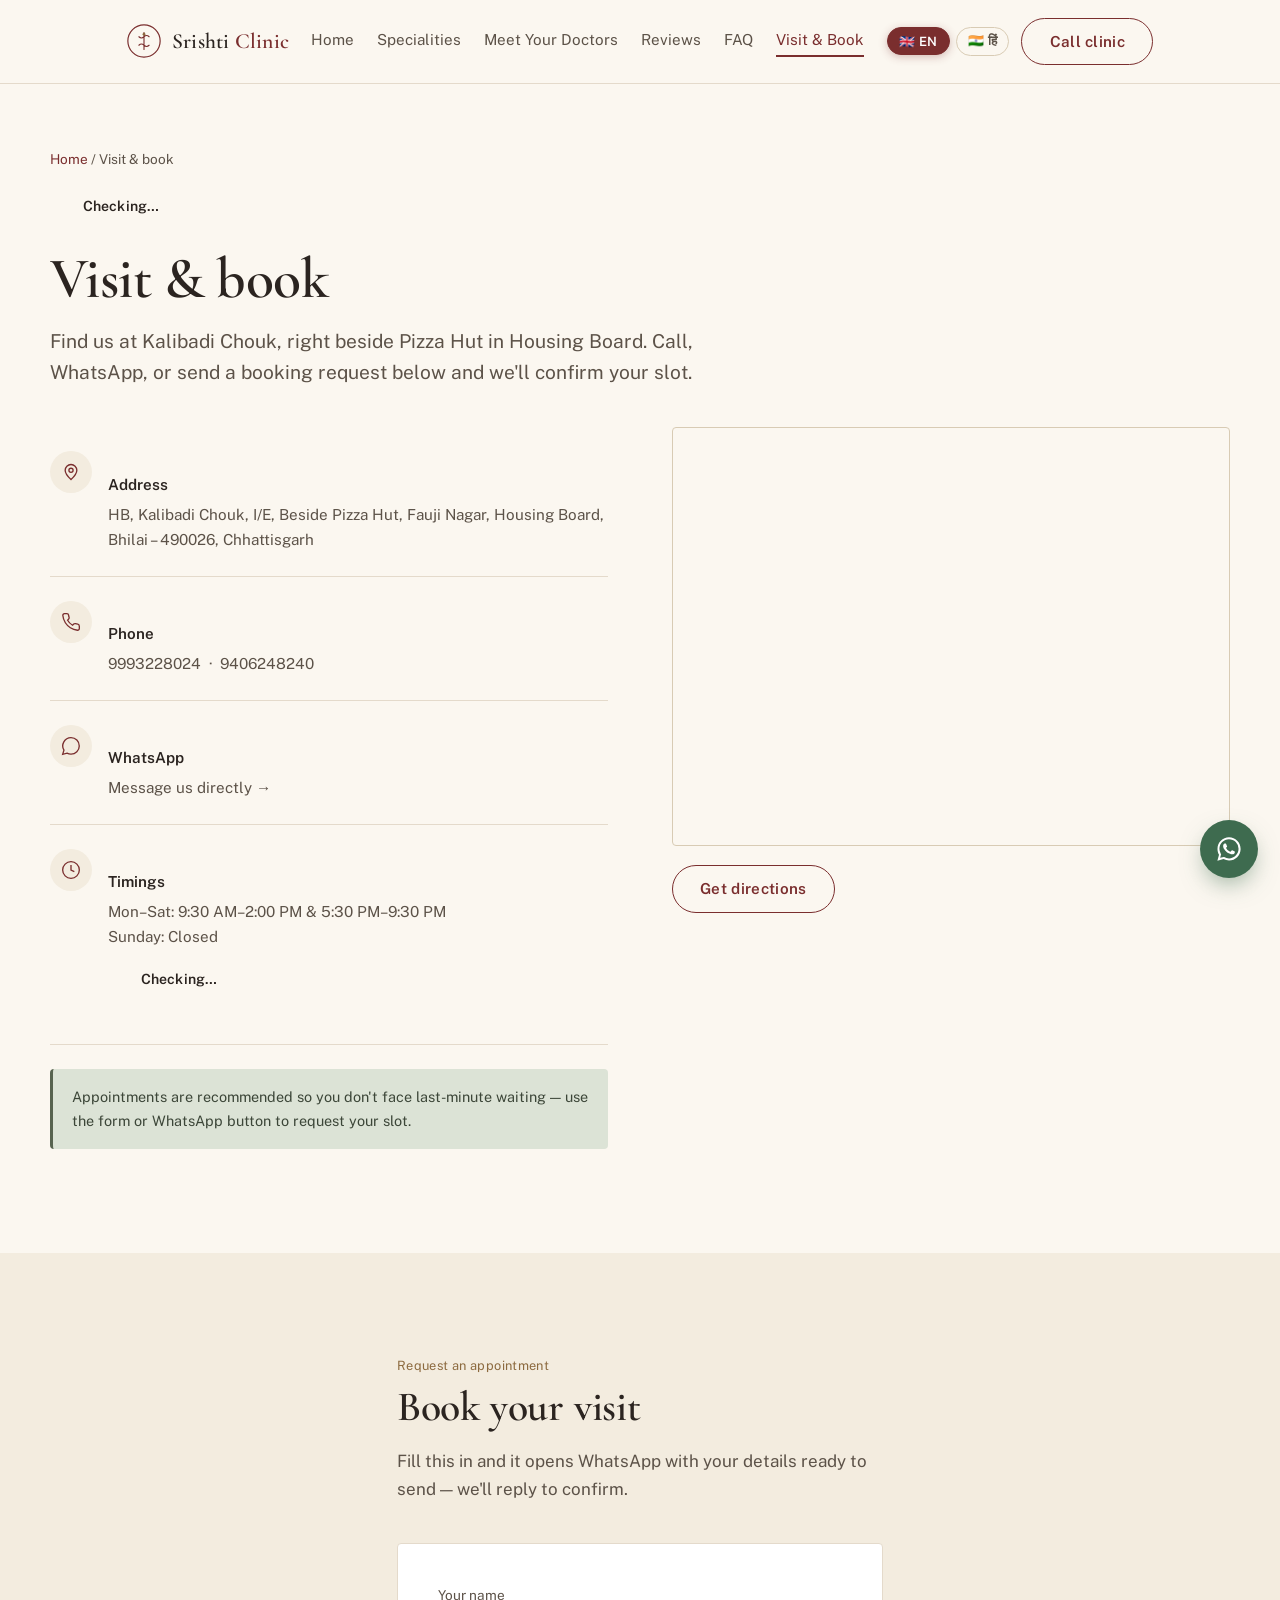
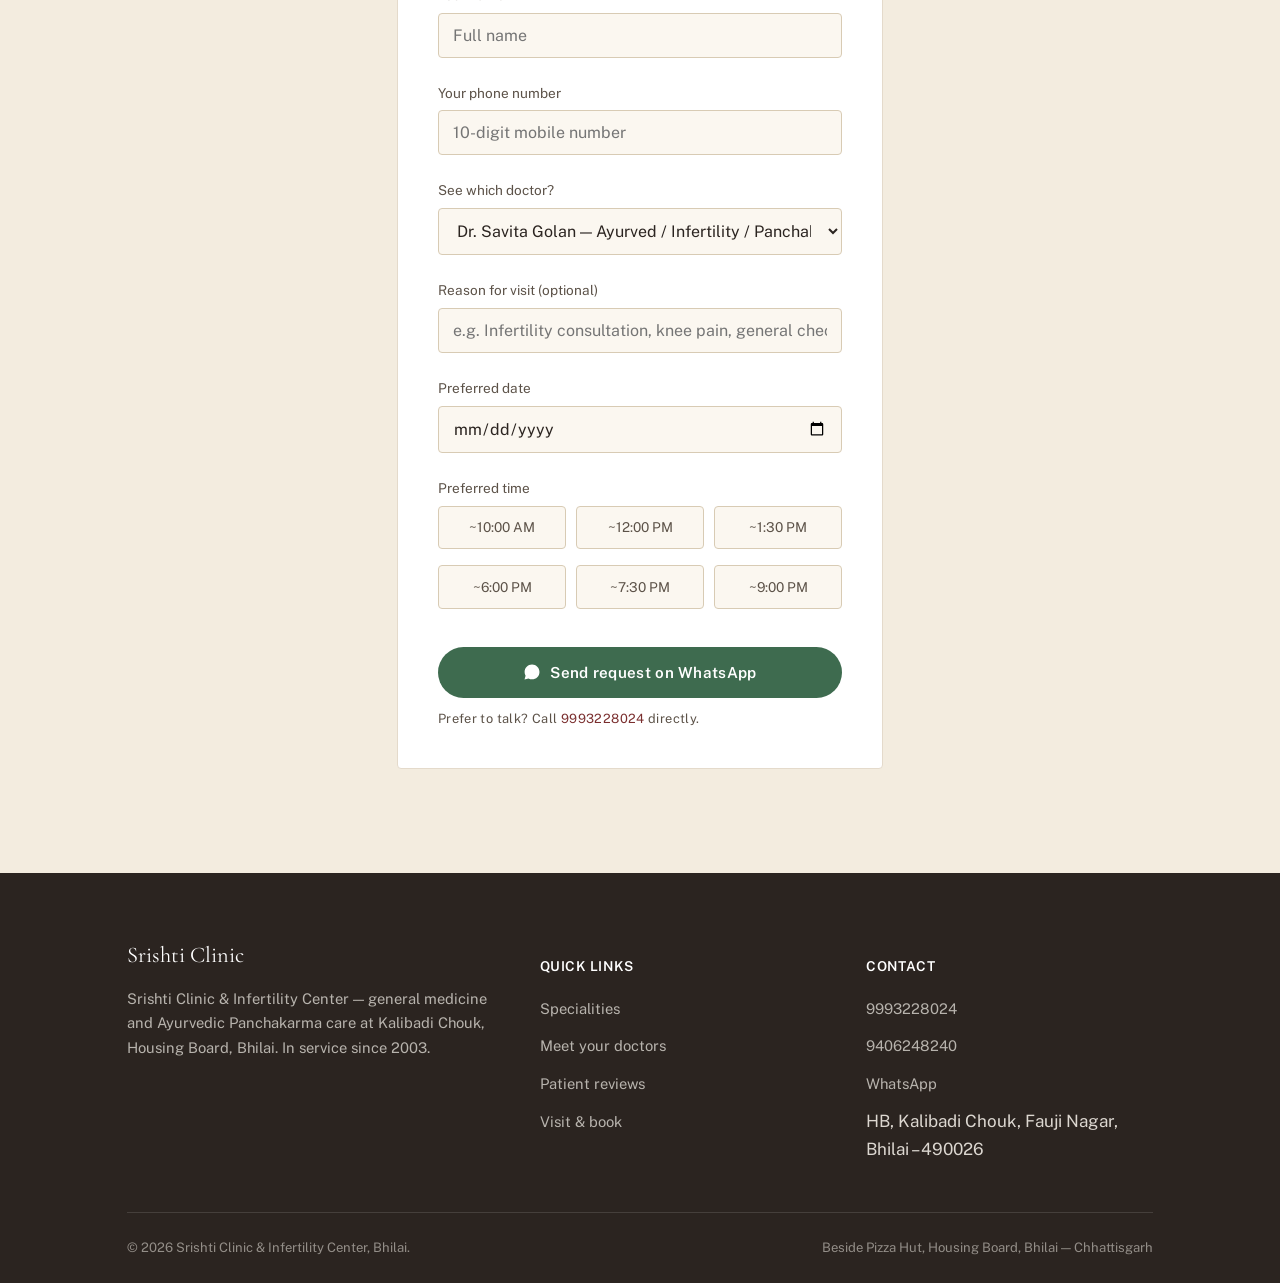
==== commit 03c297ea: "Update index.html" ====
--- a/index.html
+++ b/index.html
@@ -3,8 +3,8 @@
 <head>
 <meta charset="UTF-8">
 <meta name="viewport" content="width=device-width, initial-scale=1.0">
-<title>Srishti Clinic &amp; Infertility Center — Kalibadi Chouk, Bhilai</title>
-<meta name="description" content="Srishti Clinic &amp; Infertility Center, Kalibadi Chouk, HB, Bhilai. Dr. Savita Golan (BAMS, Ayurved) and Dr. N. Golan (MBBS, General Physician &amp; Surgeon) — infertility, Panchakarma &amp; Agnikarma pain treatment, 23 years in healthcare.">
+<title>Visit &amp; Book — Srishti Clinic, Kalibadi Chouk, Bhilai</title>
+<meta name="description" content="Visit Srishti Clinic & Infertility Center at Kalibadi Chouk, Housing Board, Bhilai. Call 9993228024 / 9406248240, WhatsApp us, or find directions and clinic timings.">
 <link rel="preconnect" href="https://fonts.googleapis.com">
 <link rel="preconnect" href="https://fonts.gstatic.com" crossorigin>
 <link href="https://fonts.googleapis.com/css2?family=Cormorant+Garamond:ital,wght@0,500;0,600;0,700;1,500&family=Public+Sans:wght@400;500;600;700&display=swap" rel="stylesheet">
@@ -16,7 +16,7 @@
 <div class="lang-dialog-overlay" id="langDialog" style="display:none;">
   <div class="lang-dialog">
     <button class="dialog-close" id="dialogClose" aria-label="Close">✕</button>
-    <div class="dialog-emoji">🏥</div>
+    <div class="dialog-emoji">📅</div>
     <h2 data-translate="dialog-title">Choose Your Language</h2>
     <p class="dialog-subtitle" data-translate="dialog-subtitle">अपनी भाषा चुनें / Select your preferred language</p>
     <div class="lang-options">
@@ -48,19 +48,19 @@
       <span class="brand-text">Srishti <span>Clinic</span></span>
     </a>
     <nav class="main-nav" id="mainNav">
-      <a href="index.html" class="active" data-translate="nav-home">Home</a>
+      <a href="index.html" data-translate="nav-home">Home</a>
       <a href="index.html#specialities" data-translate="nav-specialities">Specialities</a>
       <a href="doctors.html" data-translate="nav-doctors">Meet Your Doctors</a>
       <a href="index.html#reviews" data-translate="nav-reviews">Reviews</a>
       <a href="index.html#faq" data-translate="nav-faq">FAQ</a>
-      <a href="contact.html" data-translate="nav-visit">Visit &amp; Book</a>
+      <a href="contact.html" class="active" data-translate="nav-visit">Visit &amp; Book</a>
     </nav>
     <div class="nav-cta">
       <div class="lang-toggle">
         <button class="lang-btn active" data-lang="en" aria-label="English">🇬🇧 EN</button>
         <button class="lang-btn" data-lang="hi" aria-label="हिंदी">🇮🇳 हिं</button>
       </div>
-      <a href="contact.html" class="btn btn-secondary" data-translate="book-visit">Book a visit</a>
+      <a href="tel:+919993228024" class="btn btn-secondary" data-translate="call-clinic">Call clinic</a>
       <button class="nav-toggle" id="navToggle" aria-label="Toggle menu" aria-expanded="false" aria-controls="mainNav">
         <svg viewBox="0 0 24 24" fill="none" stroke="currentColor" stroke-width="1.8"><path d="M3 6h18M3 12h18M3 18h18" stroke-linecap="round"/></svg>
       </button>
@@ -69,227 +69,120 @@
 </header>
 
 <main>
-  <!-- HERO -->
-  <section class="container hero">
-    <div>
-      <div class="eyebrow-line"><span class="dot"></span> <span data-translate="hero-location">Kalibadi Chouk, Housing Board, Bhilai · Since 2003</span></div>
-      <h1><span id="typewriter" data-translate="hero-title">Two doctors, one home — 23 years of caring for Bhilai's families.</span><span class="typewriter-cursor"></span></h1>
-      <p class="lede" data-translate="hero-lede">Dr. Savita Golan (BAMS, Ayurved) and Dr. N. Golan (MBBS, General Physician &amp; Surgeon) practise side by side — modern medicine and classical Ayurveda under a single roof, for infertility care, Panchakarma and Agnikarma pain treatment.</p>
-      <div class="hero-actions">
-        <a href="contact.html" class="btn btn-primary">
-          <svg viewBox="0 0 24 24" fill="none" stroke="currentColor" stroke-width="1.8"><path d="M8 2v4M16 2v4M3 10h18M5 4h14a2 2 0 012 2v14a2 2 0 01-2 2H5a2 2 0 01-2-2V6a2 2 0 012-2z" stroke-linecap="round" stroke-linejoin="round"/></svg>
-          <span data-translate="book-btn">Book an appointment</span>
-        </a>
-        <a href="https://wa.me/919993228024?text=Namaste%2C%20I%27d%20like%20to%20book%20an%20appointment%20at%20Srishti%20Clinic." target="_blank" rel="noopener" class="btn btn-whatsapp">
-          <svg viewBox="0 0 24 24" fill="currentColor"><path d="M12.04 2C6.58 2 2.13 6.45 2.13 11.91c0 1.75.46 3.45 1.32 4.95L2.05 22l5.25-1.38a9.9 9.9 0 004.74 1.2h.01c5.46 0 9.91-4.45 9.91-9.91C21.96 6.45 17.5 2 12.04 2zm0 18.08h-.01a8.2 8.2 0 01-4.19-1.15l-.3-.18-3.12.82.83-3.04-.2-.31a8.17 8.17 0 01-1.26-4.4c0-4.52 3.68-8.2 8.2-8.2 2.19 0 4.25.85 5.8 2.4a8.14 8.14 0 012.4 5.8c0 4.52-3.68 8.2-8.15 8.26zm4.5-6.15c-.25-.12-1.46-.72-1.68-.8-.23-.08-.39-.12-.56.12-.16.25-.64.8-.78.97-.15.16-.29.18-.54.06-.25-.13-1.05-.39-2-1.23-.74-.66-1.24-1.48-1.39-1.73-.14-.25-.02-.38.11-.5.11-.11.25-.29.37-.44.12-.14.16-.25.25-.41.08-.17.04-.31-.02-.44-.06-.12-.56-1.35-.77-1.85-.2-.48-.41-.42-.56-.43h-.48c-.16 0-.43.06-.66.31-.23.25-.86.85-.86 2.07 0 1.22.89 2.4 1.01 2.57.12.16 1.75 2.67 4.24 3.74.59.26 1.05.41 1.41.52.59.19 1.13.16 1.56.1.48-.07 1.46-.6 1.66-1.17.21-.58.21-1.08.15-1.18-.07-.11-.23-.17-.48-.29z"/></svg>
-          <span data-translate="whatsapp-btn">WhatsApp us</span>
-        </a>
-      </div>
-      <div class="hero-stats">
-        <div class="hero-stat"><div class="num numeral">23</div><div class="lbl" data-translate="years-healthcare">years in healthcare</div></div>
-        <div class="hero-stat"><div class="num numeral">5.0</div><div class="lbl" data-translate="google-rating">Google rating</div></div>
-        <div class="hero-stat"><div class="num numeral">2</div><div class="lbl" data-translate="doctors-practice">doctors, one practice</div></div>
-      </div>
-    </div>
-    <div class="hero-visual" id="heroVisual">
-      <img src="assets/front_day.png" alt="Srishti Clinic signboard and entrance at Kalibadi Chouk, Housing Board, Bhilai">
-      <div class="evap-overlay" id="evapOverlay"></div>
-      <div class="hero-badge">
-        <span class="stars">★★★★★</span>
-        <span class="txt"><strong data-translate="rating-num">4.8 rating</strong> · <span data-translate="clinic-type">Ayurvedic &amp; General Clinic, Housing Board</span></span>
-      </div>
-    </div>
+  <section class="container page-hero">
+    <div class="breadcrumb"><a href="index.html" data-translate="nav-home">Home</a> / <span data-translate="visit-book">Visit &amp; book</span></div>
+    <span class="status-pill on-light" id="statusPill">
+      <span class="dot"></span>
+      <span id="statusText">Checking…</span>
+    </span>
+    <h1 data-translate="visit-book">Visit &amp; book</h1>
+    <p class="lede" data-translate="visit-lede">Find us at Kalibadi Chouk, right beside Pizza Hut in Housing Board. Call, WhatsApp, or send a booking request below and we'll confirm your slot.</p>
   </section>
 
-  <!-- SPECIALITIES -->
-  <section class="band" id="specialities">
-    <div class="container">
-      <div class="section-head">
-        <span class="caption" data-translate="what-treat">What we treat</span>
-        <h2 data-translate="specialities-title">Speciality Ayurvedic &amp; medical care</h2>
-        <p data-translate="specialities-desc">From infertility to chronic pain, our treatment plans are built around each patient — combining Dr. Savita Golan's classical Ayurvedic and Panchakarma protocols with Dr. N. Golan's clinical diagnosis.</p>
-      </div>
-      <div class="spec-rail">
-        <div class="spec-item"><span class="num numeral">01</span><h3 data-translate="spec1-title">Infertility Care</h3><p data-translate="spec1-desc">PCOD/PCOS, tubal block, fibroid, irregular periods, low AMH, sperm issues &amp; genetic factors — for both male and female infertility.</p></div>
-        <div class="spec-item"><span class="num numeral">02</span><h3 data-translate="spec2-title">Agnikarma</h3><p data-translate="spec2-desc">Instant, effective Ayurvedic pain management for arthritis, sciatica, frozen shoulder, cervical, knee and back pain — no injections needed.</p></div>
-        <div class="spec-item"><span class="num numeral">03</span><h3 data-translate="spec3-title">Panchakarma</h3><p data-translate="spec3-desc">All classical Panchakarma procedures, advised and administered according to your prakriti and condition.</p></div>
-        <div class="spec-item"><span class="num numeral">04</span><h3 data-translate="spec4-title">Skin &amp; Spine</h3><p data-translate="spec4-desc">Psoriasis and other skin diseases, spinal cord conditions, piles, fissure &amp; fistula treated with Ayurvedic care.</p></div>
-        <div class="spec-item"><span class="num numeral">05</span><h3 data-translate="spec5-title">PCOS &amp; Menses</h3><p data-translate="spec5-desc">PCOS, fibroid and irregular menses management, with lifestyle and diet correction alongside medicine.</p></div>
-        <div class="spec-item"><span class="num numeral">06</span><h3 data-translate="spec6-title">Stress &amp; Lifestyle</h3><p data-translate="spec6-desc">Stress management, diet consultation and lifestyle consultation rooted in the Ayurvedic daily rhythm.</p></div>
-        <div class="spec-item"><span class="num numeral">07</span><h3 data-translate="spec7-title">General Medicine</h3><p data-translate="spec7-desc">Dr. N. Golan sees general physician &amp; minor surgical cases across all ages, every clinic day.</p></div>
-        <div class="spec-item"><span class="num numeral">08</span><h3 data-translate="spec8-title">Diet Consultation</h3><p data-translate="spec8-desc">Personalised diet and daily-rhythm guidance to support every treatment plan, not a one-size chart.</p></div>
+  <section class="container band" style="padding-top:0;">
+    <div class="contact-grid">
+      <div>
+        <div class="contact-item">
+          <div class="contact-icon"><svg viewBox="0 0 24 24" fill="none" stroke="currentColor" stroke-width="1.6"><path d="M12 21s-7-6.1-7-11a7 7 0 0114 0c0 4.9-7 11-7 11z"/><circle cx="12" cy="10" r="2.5"/></svg></div>
+          <div>
+            <h4 data-translate="address">Address</h4>
+            <p data-translate="address-desc">HB, Kalibadi Chouk, I/E, Beside Pizza Hut, Fauji Nagar, Housing Board, Bhilai – 490026, Chhattisgarh</p>
+          </div>
+        </div>
+        <div class="contact-item">
+          <div class="contact-icon"><svg viewBox="0 0 24 24" fill="none" stroke="currentColor" stroke-width="1.6"><path d="M22 16.9v3a2 2 0 01-2.2 2 19.8 19.8 0 01-8.6-3 19.5 19.5 0 01-6-6 19.8 19.8 0 01-3-8.7A2 2 0 014.1 2h3a2 2 0 012 1.7c.1.9.3 1.8.6 2.7a2 2 0 01-.5 2.1L7.9 9.9a16 16 0 006 6l1.4-1.4a2 2 0 012.1-.5c.9.3 1.8.5 2.7.6a2 2 0 011.7 2z"/></svg></div>
+          <div>
+            <h4 data-translate="phone">Phone</h4>
+            <p><a href="tel:+919993228024">9993228024</a> &nbsp;·&nbsp; <a href="tel:+919406248240">9406248240</a></p>
+          </div>
+        </div>
+        <div class="contact-item">
+          <div class="contact-icon"><svg viewBox="0 0 24 24" fill="none" stroke="currentColor" stroke-width="1.6"><path d="M12.04 2a9.9 9.9 0 00-8.5 15L2 22l5.2-1.4a9.9 9.9 0 004.8 1.2A9.9 9.9 0 1012.04 2z"/></svg></div>
+          <div>
+            <h4 data-translate="whatsapp">WhatsApp</h4>
+            <p><a href="https://wa.me/919993228024" target="_blank" rel="noopener" data-translate="message-us">Message us directly →</a></p>
+          </div>
+        </div>
+        <div class="contact-item">
+          <div class="contact-icon"><svg viewBox="0 0 24 24" fill="none" stroke="currentColor" stroke-width="1.6"><path d="M12 6v6l4 2M12 22a10 10 0 100-20 10 10 0 000 20z"/></svg></div>
+          <div>
+            <h4 data-translate="timings">Timings</h4>
+            <p data-translate="timings-desc-contact">Mon–Sat: 9:30 AM–2:00 PM &amp; 5:30 PM–9:30 PM<br>Sunday: Closed</p>
+            <span class="status-pill on-light" id="statusPillTimings" style="margin-top:0.6rem;">
+              <span class="dot"></span>
+              <span id="statusTextTimings">Checking…</span>
+            </span>
+          </div>
+        </div>
+        <div class="sticky-note" data-translate="appointment-note">Appointments are recommended so you don't face last-minute waiting — use the form or WhatsApp button to request your slot.</div>
+      </div>
+
+      <div>
+        <div class="map-embed">
+          <iframe
+            src="https://www.google.com/maps?q=Srishti+Clinic+Kalibadi+Chouk+Housing+Board+Bhilai&output=embed"
+            loading="lazy"
+            referrerpolicy="no-referrer-when-downgrade"
+            title="Map to Srishti Clinic, Kalibadi Chouk, Housing Board, Bhilai">
+          </iframe>
+        </div>
+        <div class="hero-actions" style="margin-top:1.2rem;">
+          <a href="https://www.google.com/maps/search/?api=1&query=Srishti+Clinic+Kalibadi+Chouk+Housing+Board+Bhilai" target="_blank" rel="noopener" class="btn btn-secondary" data-translate="get-directions">Get directions</a>
+        </div>
       </div>
     </div>
   </section>
 
-  <!-- DOCTORS STRIP -->
-  <section class="band band-alt">
-    <div class="container">
-      <div class="section-head">
-        <span class="caption" data-translate="your-doctors">Your doctors</span>
-        <h2 data-translate="doctors-title">A husband-and-wife practice, two disciplines</h2>
-      </div>
-      <div class="doctor-strip">
-        <div class="doctor-card">
-          <span class="tag tag-sage" data-translate="lead-doctor">Lead Doctor · Panchakarma &amp; Agnikarma Practitioner</span>
-          <h3>Dr. Savita Golan</h3>
-          <p class="cred">B.A.M.S. (Ayurved)</p>
-          <p class="cred reg">Reg. No. 09172 C.G.</p>
-        </div>
-        <div class="doctor-card">
-          <span class="tag tag-maroon" data-translate="general-physician">General Physician &amp; Surgeon</span>
-          <h3>Dr. N. Golan</h3>
-          <p class="cred">M.B.B.S.</p>
-          <p class="cred reg">Reg. No. 5076 (IAP) Bhopal</p>
-        </div>
-      </div>
-      <div style="margin-top:2rem;">
-        <a href="doctors.html" class="btn btn-secondary"><span data-translate="meet-doctors">Meet your doctors</span> →</a>
-      </div>
-    </div>
-  </section>
-
-  <!-- TIMINGS + BOOKING -->
-  <section class="band" id="book">
-    <div class="container">
-      <div class="section-head">
-        <span class="caption" data-translate="plan-visit">Plan your visit</span>
-        <h2 data-translate="timings-title">Clinic timings &amp; appointment</h2>
-        <p data-translate="timings-desc">Open six days a week, morning and evening. We recommend booking ahead to avoid last-minute waiting — send us your preferred slot on WhatsApp and we'll confirm it.</p>
-      </div>
-      <div style="display:grid; grid-template-columns: 0.9fr 1.1fr; gap: var(--space-4); align-items:start;">
-        <div class="timing-panel">
-          <span class="status-pill" id="statusPill">
-            <span class="dot"></span>
-            <span id="statusText">Checking…</span>
-          </span>
-          <h3 data-translate="this-week">This week</h3>
-          <div class="timing-row" id="row-mon"><span class="day" data-translate="monday">Monday</span><span class="hrs">9:30 AM–2:00 PM · 5:30–9:30 PM</span></div>
-          <div class="timing-row" id="row-tue"><span class="day" data-translate="tuesday">Tuesday</span><span class="hrs">9:30 AM–2:00 PM · 5:30–9:30 PM</span></div>
-          <div class="timing-row" id="row-wed"><span class="day" data-translate="wednesday">Wednesday</span><span class="hrs">9:30 AM–2:00 PM · 5:30–9:30 PM</span></div>
-          <div class="timing-row" id="row-thu"><span class="day" data-translate="thursday">Thursday</span><span class="hrs">9:30 AM–2:00 PM · 5:30–9:30 PM</span></div>
-          <div class="timing-row" id="row-fri"><span class="day" data-translate="friday">Friday</span><span class="hrs">9:30 AM–2:00 PM · 5:30–9:30 PM</span></div>
-          <div class="timing-row" id="row-sat"><span class="day" data-translate="saturday">Saturday</span><span class="hrs">9:30 AM–2:00 PM · 5:30–9:30 PM</span></div>
-          <div class="timing-row closed" id="row-sun"><span class="day" data-translate="sunday">Sunday</span><span class="hrs" data-translate="closed">Closed</span></div>
-        </div>
-
-        <form class="booking-card" id="bookingForm">
-          <h3 style="margin-bottom:1.2rem;" data-translate="request-slot">Request a slot on WhatsApp</h3>
-          <div class="field">
-            <label for="bName" data-translate="your-name">Your name</label>
-            <input type="text" id="bName" placeholder="Full name" required>
-          </div>
-          <div class="field">
-            <label for="bDoctor" data-translate="see-doctor">See which doctor?</label>
-            <select id="bDoctor">
-              <option data-translate="doc1">Dr. Savita Golan — Ayurved / Infertility / Panchakarma</option>
-              <option data-translate="doc2">Dr. N. Golan — General Physician &amp; Surgeon</option>
-              <option data-translate="doc3">Not sure, please advise</option>
-            </select>
-          </div>
-          <div class="field">
-            <label for="bDate" data-translate="pref-date">Preferred date</label>
-            <input type="date" id="bDate">
-          </div>
-          <div class="field">
-            <label data-translate="pref-time">Preferred time</label>
-            <div class="time-grid" id="timeGrid">
-              <label class="time-slot"><input type="radio" name="slot" value="Morning ~10 AM"><span>~10:00 AM</span></label>
-              <label class="time-slot"><input type="radio" name="slot" value="Morning ~12 PM"><span>~12:00 PM</span></label>
-              <label class="time-slot"><input type="radio" name="slot" value="Morning ~1:30 PM"><span>~1:30 PM</span></label>
-              <label class="time-slot"><input type="radio" name="slot" value="Evening ~6 PM"><span>~6:00 PM</span></label>
-              <label class="time-slot"><input type="radio" name="slot" value="Evening ~7:30 PM"><span>~7:30 PM</span></label>
-              <label class="time-slot"><input type="radio" name="slot" value="Evening ~9 PM"><span>~9:00 PM</span></label>
-            </div>
-          </div>
-          <button type="submit" class="btn btn-whatsapp" style="width:100%; justify-content:center; margin-top:0.5rem;">
-            <svg viewBox="0 0 24 24" fill="currentColor" style="width:18px;height:18px;"><path d="M12.04 2C6.58 2 2.13 6.45 2.13 11.91c0 1.75.46 3.45 1.32 4.95L2.05 22l5.25-1.38a9.9 9.9 0 004.74 1.2h.01c5.46 0 9.91-4.45 9.91-9.91C21.96 6.45 17.5 2 12.04 2z"/></svg>
-            <span data-translate="send-request">Send request on WhatsApp</span>
-          </button>
-          <p class="caption" style="margin-top:0.8rem;" data-translate="whatsapp-note">This opens WhatsApp with your details filled in — nothing is booked until we confirm with you.</p>
-        </form>
-      </div>
-    </div>
-  </section>
-
-  <!-- GALLERY -->
-  <section class="band band-alt">
-    <div class="container">
-      <div class="section-head">
-        <span class="caption" data-translate="inside-clinic">Inside the clinic</span>
-        <h2 data-translate="what-expect">What to expect when you visit</h2>
-      </div>
-      <div class="gallery-strip">
-        <figure><img src="assets/front_night.png" alt="Srishti Clinic entrance at night, Kalibadi Chouk"></figure>
-        <figure><img src="assets/features.png" alt="Ayurvedic clock and speciality treatment poster inside the clinic"></figure>
-        <figure><img src="assets/features_2.png" alt="Agnikarma and infertility information posters"></figure>
-        <figure><img src="assets/features_3.png" alt="Waiting area with Agnikarma pain management poster"></figure>
-      </div>
-    </div>
-  </section>
-
-  <!-- REVIEWS -->
-  <section class="band" id="reviews">
-    <div class="container">
-      <div class="section-head">
-        <span class="caption" data-translate="patients-words">In patients' words</span>
-        <h2 data-translate="reviews-title">Rated 5.0 by our patients</h2>
-        <p data-translate="reviews-desc">Real reviews from Google — Srishti Clinic, Housing Board, Bhilai.</p>
-      </div>
-      <div class="review-grid">
-        <div class="review-card">
-          <div class="review-stars">★★★★★</div>
-          <p data-translate="review1">"Best therapy for cervical pain and heel pain."</p>
-          <div class="review-meta"><span class="review-name">Premlata Singh</span><span class="review-when" data-translate="review-when1">6 months ago</span></div>
-        </div>
-        <div class="review-card">
-          <div class="review-stars">★★★★★</div>
-          <p data-translate="review2">"Authentic doctors with genuine medication and no extra charges."</p>
-          <div class="review-meta"><span class="review-name">Nikhil Singh</span><span class="review-when" data-translate="review-when2">a year ago</span></div>
-        </div>
-        <div class="review-card">
-          <div class="review-stars">★★★★★</div>
-          <p data-translate="review3">"Good medicine and good job done."</p>
-          <div class="review-meta"><span class="review-name">Sunil Singh</span><span class="review-when" data-translate="review-when3">a year ago</span></div>
-        </div>
-        <div class="review-card">
-          <div class="review-stars">★★★★★</div>
-          <p data-translate="review4">"Very good."</p>
-          <div class="review-meta"><span class="review-name">Madhuri Golan</span><span class="review-when" data-translate="review-when4">11 months ago</span></div>
-        </div>
-      </div>
-    </div>
-  </section>
-
-  <!-- FAQ -->
-  <section class="band band-alt" id="faq">
-    <div class="container" style="max-width: 820px;">
-      <div class="section-head">
-        <span class="caption" data-translate="good-know">Good to know</span>
-        <h2 data-translate="faq-title">Frequently asked questions</h2>
-      </div>
-      <div>
-        <details class="faq-item" open>
-          <summary><span data-translate="faq1-q">Does Srishti Clinic provide home visits?</span><span class="plus">+</span></summary>
-          <div class="faq-a" data-translate="faq1-a">For most consultations and treatments, patients need to visit the clinic in person. Call us on 9993228024 for anything you're unsure about.</div>
-        </details>
-        <details class="faq-item">
-          <summary><span data-translate="faq2-q">Do I need an appointment before visiting?</span><span class="plus">+</span></summary>
-          <div class="faq-a" data-translate="faq2-a">Yes — we advise booking ahead so you don't face last-minute waiting. Use the WhatsApp form above or call the clinic directly.</div>
-        </details>
-        <details class="faq-item">
-          <summary><span data-translate="faq3-q">Does Ayurvedic treatment have side effects?</span><span class="plus">+</span></summary>
-          <div class="faq-a" data-translate="faq3-a">Ayurvedic treatment is one of the oldest natural systems of medicine and, when practised correctly, carries no side effects — Dr. Savita Golan tailors each protocol to the patient's constitution.</div>
-        </details>
-        <details class="faq-item">
-          <summary><span data-translate="faq4-q">How is Srishti Clinic rated by patients?</span><span class="plus">+</span></summary>
-          <div class="faq-a" data-translate="faq4-a">Patient satisfaction comes first here — the clinic holds a 5.0 rating on Google, based on real patient reviews.</div>
-        </details>
-        <details class="faq-item">
-          <summary><span data-translate="faq5-q">Where exactly is the clinic located?</span><span class="plus">+</span></summary>
-          <div class="faq-a" data-translate="faq5-a">HB, Kalibadi Chouk, I/E, beside Pizza Hut, Fauji Nagar, Housing Board, Bhilai – 490026, Chhattisgarh. See the map and directions on our <a href="contact.html" style="color:var(--color-maroon);" data-translate="visit-page">Visit &amp; Book page</a>.</div>
-        </details>
-      </div>
+  <!-- BOOKING FORM -->
+  <section class="band band-alt" id="book">
+    <div class="container" style="max-width:640px;">
+      <div class="section-head" style="text-align:left;">
+        <span class="caption" data-translate="request-appointment">Request an appointment</span>
+        <h2 data-translate="book-visit-title">Book your visit</h2>
+        <p data-translate="book-desc">Fill this in and it opens WhatsApp with your details ready to send — we'll reply to confirm.</p>
+      </div>
+      <form class="booking-card" id="bookingForm">
+        <div class="field">
+          <label for="bName" data-translate="your-name">Your name</label>
+          <input type="text" id="bName" placeholder="Full name" required>
+        </div>
+        <div class="field">
+          <label for="bPhone" data-translate="your-phone">Your phone number</label>
+          <input type="tel" id="bPhone" placeholder="10-digit mobile number">
+        </div>
+        <div class="field">
+          <label for="bDoctor" data-translate="see-doctor">See which doctor?</label>
+          <select id="bDoctor">
+            <option data-translate="doc1">Dr. Savita Golan — Ayurved / Infertility / Panchakarma</option>
+            <option data-translate="doc2">Dr. N. Golan — General Physician &amp; Surgeon</option>
+            <option data-translate="doc3">Not sure, please advise</option>
+          </select>
+        </div>
+        <div class="field">
+          <label for="bReason" data-translate="reason-visit">Reason for visit (optional)</label>
+          <input type="text" id="bReason" placeholder="e.g. Infertility consultation, knee pain, general checkup">
+        </div>
+        <div class="field">
+          <label for="bDate" data-translate="pref-date">Preferred date</label>
+          <input type="date" id="bDate">
+        </div>
+        <div class="field">
+          <label data-translate="pref-time">Preferred time</label>
+          <div class="time-grid" id="timeGrid">
+            <label class="time-slot"><input type="radio" name="slot" value="Morning ~10 AM"><span>~10:00 AM</span></label>
+            <label class="time-slot"><input type="radio" name="slot" value="Morning ~12 PM"><span>~12:00 PM</span></label>
+            <label class="time-slot"><input type="radio" name="slot" value="Morning ~1:30 PM"><span>~1:30 PM</span></label>
+            <label class="time-slot"><input type="radio" name="slot" value="Evening ~6 PM"><span>~6:00 PM</span></label>
+            <label class="time-slot"><input type="radio" name="slot" value="Evening ~7:30 PM"><span>~7:30 PM</span></label>
+            <label class="time-slot"><input type="radio" name="slot" value="Evening ~9 PM"><span>~9:00 PM</span></label>
+          </div>
+        </div>
+        <button type="submit" class="btn btn-whatsapp" style="width:100%; justify-content:center; margin-top:0.5rem;">
+          <svg viewBox="0 0 24 24" fill="currentColor" style="width:18px;height:18px;"><path d="M12.04 2C6.58 2 2.13 6.45 2.13 11.91c0 1.75.46 3.45 1.32 4.95L2.05 22l5.25-1.38a9.9 9.9 0 004.74 1.2h.01c5.46 0 9.91-4.45 9.91-9.91C21.96 6.45 17.5 2 12.04 2z"/></svg>
+          <span data-translate="send-request">Send request on WhatsApp</span>
+        </button>
+        <p class="caption" style="margin-top:0.8rem;"><span data-translate="prefer-talk">Prefer to talk? Call</span> <a href="tel:+919993228024" style="color:var(--color-maroon);">9993228024</a> <span data-translate="directly">directly.</span></p>
+      </form>
     </div>
   </section>
 </main>
@@ -331,591 +224,6 @@
   </div>
 </footer>
 
-<script>
-// ===== COMPLETE TRANSLATIONS =====
-const translations = {
-  en: {
-    'dialog-title': 'Choose Your Language',
-    'dialog-subtitle': 'अपनी भाषा चुनें / Select your preferred language',
-    'dialog-skip': 'Skip for now',
-    'nav-home': 'Home',
-    'nav-specialities': 'Specialities',
-    'nav-doctors': 'Meet Your Doctors',
-    'nav-reviews': 'Reviews',
-    'nav-faq': 'FAQ',
-    'nav-visit': 'Visit & Book',
-    'book-visit': 'Book a visit',
-    'hero-location': 'Kalibadi Chouk, Housing Board, Bhilai · Since 2003',
-    'hero-title': 'Two doctors, one home — 23 years of caring for Bhilai\'s families.',
-    'hero-lede': 'Dr. Savita Golan (BAMS, Ayurved) and Dr. N. Golan (MBBS, General Physician & Surgeon) practise side by side — modern medicine and classical Ayurveda under a single roof, for infertility care, Panchakarma and Agnikarma pain treatment.',
-    'book-btn': 'Book an appointment',
-    'whatsapp-btn': 'WhatsApp us',
-    'years-healthcare': 'years in healthcare',
-    'google-rating': 'Google rating',
-    'doctors-practice': 'doctors, one practice',
-    'rating-num': '4.8 rating',
-    'clinic-type': 'Ayurvedic & General Clinic, Housing Board',
-    'what-treat': 'What we treat',
-    'specialities-title': 'Speciality Ayurvedic & medical care',
-    'specialities-desc': 'From infertility to chronic pain, our treatment plans are built around each patient — combining Dr. Savita Golan\'s classical Ayurvedic and Panchakarma protocols with Dr. N. Golan\'s clinical diagnosis.',
-    'spec1-title': 'Infertility Care',
-    'spec1-desc': 'PCOD/PCOS, tubal block, fibroid, irregular periods, low AMH, sperm issues & genetic factors — for both male and female infertility.',
-    'spec2-title': 'Agnikarma',
-    'spec2-desc': 'Instant, effective Ayurvedic pain management for arthritis, sciatica, frozen shoulder, cervical, knee and back pain — no injections needed.',
-    'spec3-title': 'Panchakarma',
-    'spec3-desc': 'All classical Panchakarma procedures, advised and administered according to your prakriti and condition.',
-    'spec4-title': 'Skin & Spine',
-    'spec4-desc': 'Psoriasis and other skin diseases, spinal cord conditions, piles, fissure & fistula treated with Ayurvedic care.',
-    'spec5-title': 'PCOS & Menses',
-    'spec5-desc': 'PCOS, fibroid and irregular menses management, with lifestyle and diet correction alongside medicine.',
-    'spec6-title': 'Stress & Lifestyle',
-    'spec6-desc': 'Stress management, diet consultation and lifestyle consultation rooted in the Ayurvedic daily rhythm.',
-    'spec7-title': 'General Medicine',
-    'spec7-desc': 'Dr. N. Golan sees general physician & minor surgical cases across all ages, every clinic day.',
-    'spec8-title': 'Diet Consultation',
-    'spec8-desc': 'Personalised diet and daily-rhythm guidance to support every treatment plan, not a one-size chart.',
-    'your-doctors': 'Your doctors',
-    'doctors-title': 'A husband-and-wife practice, two disciplines',
-    'lead-doctor': 'Lead Doctor · Panchakarma & Agnikarma Practitioner',
-    'general-physician': 'General Physician & Surgeon',
-    'meet-doctors': 'Meet your doctors',
-    'plan-visit': 'Plan your visit',
-    'timings-title': 'Clinic timings & appointment',
-    'timings-desc': 'Open six days a week, morning and evening. We recommend booking ahead to avoid last-minute waiting — send us your preferred slot on WhatsApp and we\'ll confirm it.',
-    'this-week': 'This week',
-    'monday': 'Monday',
-    'tuesday': 'Tuesday',
-    'wednesday': 'Wednesday',
-    'thursday': 'Thursday',
-    'friday': 'Friday',
-    'saturday': 'Saturday',
-    'sunday': 'Sunday',
-    'closed': 'Closed',
-    'request-slot': 'Request a slot on WhatsApp',
-    'your-name': 'Your name',
-    'see-doctor': 'See which doctor?',
-    'doc1': 'Dr. Savita Golan — Ayurved / Infertility / Panchakarma',
-    'doc2': 'Dr. N. Golan — General Physician & Surgeon',
-    'doc3': 'Not sure, please advise',
-    'pref-date': 'Preferred date',
-    'pref-time': 'Preferred time',
-    'send-request': 'Send request on WhatsApp',
-    'whatsapp-note': 'This opens WhatsApp with your details filled in — nothing is booked until we confirm with you.',
-    'inside-clinic': 'Inside the clinic',
-    'what-expect': 'What to expect when you visit',
-    'patients-words': "In patients' words",
-    'reviews-title': 'Rated 5.0 by our patients',
-    'reviews-desc': 'Real reviews from Google — Srishti Clinic, Housing Board, Bhilai.',
-    'review1': '"Best therapy for cervical pain and heel pain."',
-    'review2': '"Authentic doctors with genuine medication and no extra charges."',
-    'review3': '"Good medicine and good job done."',
-    'review4': '"Very good."',
-    'review-when1': '6 months ago',
-    'review-when2': 'a year ago',
-    'review-when3': 'a year ago',
-    'review-when4': '11 months ago',
-    'good-know': 'Good to know',
-    'faq-title': 'Frequently asked questions',
-    'faq1-q': 'Does Srishti Clinic provide home visits?',
-    'faq1-a': 'For most consultations and treatments, patients need to visit the clinic in person. Call us on 9993228024 for anything you\'re unsure about.',
-    'faq2-q': 'Do I need an appointment before visiting?',
-    'faq2-a': 'Yes — we advise booking ahead so you don\'t face last-minute waiting. Use the WhatsApp form above or call the clinic directly.',
-    'faq3-q': 'Does Ayurvedic treatment have side effects?',
-    'faq3-a': 'Ayurvedic treatment is one of the oldest natural systems of medicine and, when practised correctly, carries no side effects — Dr. Savita Golan tailors each protocol to the patient\'s constitution.',
-    'faq4-q': 'How is Srishti Clinic rated by patients?',
-    'faq4-a': 'Patient satisfaction comes first here — the clinic holds a 5.0 rating on Google, based on real patient reviews.',
-    'faq5-q': 'Where exactly is the clinic located?',
-    'faq5-a': 'HB, Kalibadi Chouk, I/E, beside Pizza Hut, Fauji Nagar, Housing Board, Bhilai – 490026, Chhattisgarh.',
-    'visit-page': 'Visit & Book page',
-    'footer-desc': 'Srishti Clinic & Infertility Center — general medicine and Ayurvedic Panchakarma care at Kalibadi Chouk, Housing Board, Bhilai. In service since 2003.',
-    'quick-links': 'QUICK LINKS',
-    'contact-title': 'CONTACT',
-  },
-  hi: {
-    'dialog-title': 'अपनी भाषा चुनें',
-    'dialog-subtitle': 'Choose Your Language / अपनी भाषा चुनें',
-    'dialog-skip': 'अभी छोड़ें',
-    'nav-home': 'होम',
-    'nav-specialities': 'विशेषताएं',
-    'nav-doctors': 'अपने डॉक्टरों से मिलें',
-    'nav-reviews': 'समीक्षाएं',
-    'nav-faq': 'सामान्य प्रश्न',
-    'nav-visit': 'विजिट और बुक',
-    'book-visit': 'विजिट बुक करें',
-    'hero-location': 'कालीबाड़ी चौक, हाउसिंग बोर्ड, भिलाई · 2003 से',
-    'hero-title': 'दो डॉक्टर, एक घर — भिलाई के परिवारों की 23 सालों से देखभाल।',
-    'hero-lede': 'डॉ. सविता गोलन (BAMS, आयुर्वेद) और डॉ. एन. गोलन (MBBS, जनरल फिजिशियन और सर्जन) साथ-साथ अभ्यास करते हैं — आधुनिक चिकित्सा और शास्त्रीय आयुर्वेद एक ही छत के नीचे, बांझपन देखभाल, पंचकर्म और अग्निकर्म दर्द उपचार के लिए।',
-    'book-btn': 'अपॉइंटमेंट बुक करें',
-    'whatsapp-btn': 'व्हाट्सएप करें',
-    'years-healthcare': 'स्वास्थ्य सेवा में वर्ष',
-    'google-rating': 'गूगल रेटिंग',
-    'doctors-practice': 'डॉक्टर, एक प्रैक्टिस',
-    'rating-num': '4.8 रेटिंग',
-    'clinic-type': 'आयुर्वेदिक और जनरल क्लिनिक, हाउसिंग बोर्ड',
-    'what-treat': 'हम क्या इलाज करते हैं',
-    'specialities-title': 'विशेष आयुर्वेदिक और चिकित्सा देखभाल',
-    'specialities-desc': 'बांझपन से लेकर पुराने दर्द तक, हमारी उपचार योजनाएं प्रत्येक रोगी के अनुसार बनाई जाती हैं — डॉ. सविता गोलन के शास्त्रीय आयुर्वेदिक और पंचकर्म प्रोटोकॉल को डॉ. एन. गोलन के क्लिनिकल निदान के साथ मिलाकर।',
-    'spec1-title': 'बांझपन देखभाल',
-    'spec1-desc': 'PCOD/PCOS, ट्यूबल ब्लॉक, फाइब्रॉएड, अनियमित मासिक धर्म, कम AMH, शुक्राणु समस्याएं और आनुवंशिक कारक — पुरुष और महिला दोनों बांझपन के लिए।',
-    'spec2-title': 'अग्निकर्म',
-    'spec2-desc': 'गठिया, साइटिका, फ्रोजन शोल्डर, सर्वाइकल, घुटने और पीठ दर्द के लिए तुरंत, प्रभावी आयुर्वेदिक दर्द प्रबंधन — कोई इंजेक्शन नहीं।',
-    'spec3-title': 'पंचकर्म',
-    'spec3-desc': 'सभी शास्त्रीय पंचकर्म प्रक्रियाएं, आपकी प्रकृति और स्थिति के अनुसार सलाह और प्रशासित।',
-    'spec4-title': 'त्वचा और रीढ़',
-    'spec4-desc': 'सोरायसिस और अन्य त्वचा रोग, रीढ़ की हड्डी की स्थिति, बवासीर, फिशर और फिस्टुला का आयुर्वेदिक देखभाल से इलाज।',
-    'spec5-title': 'PCOS और मासिक धर्म',
-    'spec5-desc': 'PCOS, फाइब्रॉएड और अनियमित मासिक धर्म प्रबंधन, दवा के साथ जीवनशैली और आहार सुधार।',
-    'spec6-title': 'तनाव और जीवनशैली',
-    'spec6-desc': 'आयुर्वेदिक दैनिक लय में निहित तनाव प्रबंधन, आहार परामर्श और जीवनशैली परामर्श।',
-    'spec7-title': 'सामान्य चिकित्सा',
-    'spec7-desc': 'डॉ. एन. गोलन हर क्लिनिक दिवस पर सभी उम्र के सामान्य चिकित्सक और छोटे सर्जिकल मामले देखते हैं।',
-    'spec8-title': 'आहार परामर्श',
-    'spec8-desc': 'प्रत्येक उपचार योजना का समर्थन करने के लिए व्यक्तिगत आहार और दैनिक लय मार्गदर्शन, एक-आकार चार्ट नहीं।',
-    'your-doctors': 'आपके डॉक्टर',
-    'doctors-title': 'पति-पत्नी की प्रैक्टिस, दो विधाएं',
-    'lead-doctor': 'मुख्य डॉक्टर · पंचकर्म और अग्निकर्म विशेषज्ञ',
-    'general-physician': 'जनरल फिजिशियन और सर्जन',
-    'meet-doctors': 'अपने डॉक्टरों से मिलें',
-    'plan-visit': 'अपनी यात्रा की योजना बनाएं',
-    'timings-title': 'क्लिनिक समय और अपॉइंटमेंट',
-    'timings-desc': 'सप्ताह में छह दिन, सुबह और शाम खुला। हम अंतिम समय की प्रतीक्षा से बचने के लिए पहले से बुकिंग की सलाह देते हैं — व्हाट्सएप पर अपना पसंदीदा समय भेजें और हम इसकी पुष्टि करेंगे।',
-    'this-week': 'इस सप्ताह',
-    'monday': 'सोमवार',
-    'tuesday': 'मंगलवार',
-    'wednesday': 'बुधवार',
-    'thursday': 'गुरुवार',
-    'friday': 'शुक्रवार',
-    'saturday': 'शनिवार',
-    'sunday': 'रविवार',
-    'closed': 'बंद',
-    'request-slot': 'व्हाट्सएप पर स्लॉट का अनुरोध करें',
-    'your-name': 'आपका नाम',
-    'see-doctor': 'किस डॉक्टर से मिलना है?',
-    'doc1': 'डॉ. सविता गोलन — आयुर्वेद / बांझपन / पंचकर्म',
-    'doc2': 'डॉ. एन. गोलन — जनरल फिजिशियन और सर्जन',
-    'doc3': 'निश्चित नहीं, कृपया सलाह दें',
-    'pref-date': 'पसंदीदा तारीख',
-    'pref-time': 'पसंदीदा समय',
-    'send-request': 'व्हाट्सएप पर अनुरोध भेजें',
-    'whatsapp-note': 'यह आपके विवरण के साथ व्हाट्सएप खोलता है — जब तक हम पुष्टि नहीं करते, कुछ भी बुक नहीं होता।',
-    'inside-clinic': 'क्लिनिक के अंदर',
-    'what-expect': 'जब आप आएं तो क्या उम्मीद करें',
-    'patients-words': 'मरीजों के शब्दों में',
-    'reviews-title': 'हमारे मरीजों द्वारा 5.0 रेटेड',
-    'reviews-desc': 'गूगल से वास्तविक समीक्षाएं — सृष्टि क्लिनिक, हाउसिंग बोर्ड, भिलाई।',
-    'review1': '"सर्वाइकल दर्द और एड़ी दर्द के लिए सबसे अच्छी थेरेपी।"',
-    'review2': '"प्रामाणिक डॉक्टर, वास्तविक दवा और कोई अतिरिक्त शुल्क नहीं।"',
-    'review3': '"अच्छी दवा और अच्छा काम।"',
-    'review4': '"बहुत अच्छा।"',
-    'review-when1': '6 महीने पहले',
-    'review-when2': 'एक साल पहले',
-    'review-when3': 'एक साल पहले',
-    'review-when4': '11 महीने पहले',
-    'good-know': 'जानना अच्छा है',
-    'faq-title': 'अक्सर पूछे जाने वाले प्रश्न',
-    'faq1-q': 'क्या सृष्टि क्लिनिक होम विजिट प्रदान करता है?',
-    'faq1-a': 'अधिकांश परामर्श और उपचार के लिए, रोगियों को व्यक्तिगत रूप से क्लिनिक आना होगा। किसी भी अनिश्चितता के लिए 9993228024 पर कॉल करें।',
-    'faq2-q': 'क्या मुझे आने से पहले अपॉइंटमेंट की आवश्यकता है?',
-    'faq2-a': 'हां — हम अंतिम समय की प्रतीक्षा से बचने के लिए पहले से बुकिंग की सलाह देते हैं। ऊपर दिए व्हाट्सएप फॉर्म का उपयोग करें या सीधे क्लिनिक कॉल करें।',
-    'faq3-q': 'क्या आयुर्वेदिक उपचार के दुष्प्रभाव होते हैं?',
-    'faq3-a': 'आयुर्वेदिक उपचार चिकित्सा की सबसे पुरानी प्राकृतिक प्रणालियों में से एक है और, जब सही ढंग से अभ्यास किया जाता है, तो कोई दुष्प्रभाव नहीं होता — डॉ. सविता गोलन प्रत्येक प्रोटोकॉल को रोगी की प्रकृति के अनुसार तैयार करती हैं।',
-    'faq4-q': 'रोगियों द्वारा सृष्टि क्लिनिक को कैसे रेट किया जाता है?',
-    'faq4-a': 'यहां रोगी संतुष्टि सबसे पहले आती है — क्लिनिक वास्तविक रोगी समीक्षाओं के आधार पर गूगल पर 5.0 रेटिंग रखता है।',
-    'faq5-q': 'क्लिनिक वास्तव में कहां स्थित है?',
-    'faq5-a': 'HB, कालीबाड़ी चौक, I/E, पिज्जा हट के बगल में, फौजी नगर, हाउसिंग बोर्ड, भिलाई – 490026, छत्तीसगढ़।',
-    'visit-page': 'विजिट और बुक पेज',
-    'footer-desc': 'सृष्टि क्लिनिक और इनफर्टिलिटी सेंटर — कालीबाड़ी चौक, हाउसिंग बोर्ड, भिलाई में सामान्य चिकित्सा और आयुर्वेदिक पंचकर्म देखभाल। 2003 से सेवा में।',
-    'quick-links': 'त्वरित लिंक',
-    'contact-title': 'संपर्क',
-  }
-};
-
-let currentLang = 'en';
-let currentTypewriter = null;
-
-// ===== LANGUAGE DIALOG =====
-function showLanguageDialog() {
-  const dialog = document.getElementById('langDialog');
-  if (dialog) {
-    dialog.style.display = 'flex';
-    document.body.style.overflow = 'hidden';
-  }
-}
-
-function hideLanguageDialog() {
-  const dialog = document.getElementById('langDialog');
-  if (dialog) {
-    dialog.style.display = 'none';
-    document.body.style.overflow = '';
-  }
-}
-
-function setLanguage(lang, save = true) {
-  currentLang = lang;
-  document.documentElement.lang = lang;
-  
-  // Update all elements with data-translate
-  document.querySelectorAll('[data-translate]').forEach(el => {
-    const key = el.getAttribute('data-translate');
-    if (translations[lang] && translations[lang][key]) {
-      if (el.tagName === 'INPUT' || el.tagName === 'TEXTAREA') {
-        el.placeholder = translations[lang][key];
-      } else if (el.tagName === 'OPTION') {
-        el.textContent = translations[lang][key];
-      } else {
-        el.textContent = translations[lang][key];
-      }
-    }
-  });
-  
-  // Update language buttons
-  document.querySelectorAll('.lang-btn').forEach(btn => {
-    btn.classList.toggle('active', btn.getAttribute('data-lang') === lang);
-  });
-  
-  // Update dialog language options
-  document.querySelectorAll('.lang-option').forEach(btn => {
-    btn.classList.toggle('selected', btn.getAttribute('data-lang-select') === lang);
-  });
-  
-  if (save) {
-    localStorage.setItem('srishti-lang', lang);
-    localStorage.setItem('srishti-lang-set', 'true');
-  }
-  
-  // Restart typewriter
-  if (currentTypewriter) {
-    currentTypewriter.stop();
-    initTypewriter();
-  }
-  
-  hideLanguageDialog();
-}
-
-// ===== TYPEWRITER =====
-class Typewriter {
-  constructor(element, texts, speed = 60, pauseTime = 2500) {
-    this.element = element;
-    this.texts = texts;
-    this.speed = speed;
-    this.pauseTime = pauseTime;
-    this.textIndex = 0;
-    this.charIndex = 0;
-    this.isDeleting = false;
-    this.isRunning = false;
-  }
-  
-  start() {
-    if (this.isRunning) return;
-    this.isRunning = true;
-    this.type();
-  }
-  
-  stop() {
-    this.isRunning = false;
-  }
-  
-  type() {
-    if (!this.isRunning) return;
-    
-    const currentText = this.texts[this.textIndex];
-    
-    if (!this.isDeleting) {
-      this.charIndex++;
-      this.element.textContent = currentText.substring(0, this.charIndex);
-      
-      if (this.charIndex === currentText.length) {
-        this.isDeleting = true;
-        setTimeout(() => this.type(), this.pauseTime);
-        return;
-      }
-    } else {
-      this.charIndex--;
-      this.element.textContent = currentText.substring(0, this.charIndex);
-      
-      if (this.charIndex === 0) {
-        this.isDeleting = false;
-        this.textIndex = (this.textIndex + 1) % this.texts.length;
-      }
-    }
-    
-    const delay = this.isDeleting ? this.speed / 2 : this.speed;
-    setTimeout(() => this.type(), delay);
-  }
-}
-
-function initTypewriter() {
-  const heroTitle = document.getElementById('typewriter');
-  if (!heroTitle) return;
-  
-  const texts = [
-    translations[currentLang]['hero-title'],
-    currentLang === 'en' ? 'Trusted by Bhilai families since 2003' : '2003 से भिलाई परिवारों का भरोसा',
-    currentLang === 'en' ? 'Ayurveda & Modern Medicine together' : 'आयुर्वेद और आधुनिक चिकित्सा एक साथ',
-    currentLang === 'en' ? 'Specialists in Infertility & Panchakarma' : 'बांझपन और पंचकर्म में विशेषज्ञ'
-  ];
-  
-  currentTypewriter = new Typewriter(heroTitle, texts);
-  currentTypewriter.start();
-}
-
-// ===== STATUS VARIATIONS =====
-const STATUS_VARIATIONS = {
-  open: {
-    en: ['Open now', 'We are open', 'Clinic is open', 'Open for consultations'],
-    hi: ['अभी खुला है', 'हम खुले हैं', 'क्लिनिक खुला है', 'परामर्श के लिए खुला']
-  },
-  closed: {
-    en: ['Sorry, We Are Closed At The Moment :(', 'We are currently closed', 'Clinic is closed right now', 'Closed for now'],
-    hi: ['क्षमा करें, हम इस समय बंद हैं :(', 'हम वर्तमान में बंद हैं', 'क्लिनिक अभी बंद है', 'अभी बंद है']
-  },
-  opening: {
-    en: ['Opening soon', 'We open shortly', 'About to open', 'Opening in a bit'],
-    hi: ['जल्द खुलेगा', 'हम जल्द खुलेंगे', 'खुलने वाला है', 'थोड़ी देर में खुलेगा']
-  },
-  closing: {
-    en: ['Closing soon', 'We close shortly', 'About to close', 'Closing in a bit'],
-    hi: ['जल्द बंद होगा', 'हम जल्द बंद करेंगे', 'बंद होने वाला है', 'थोड़ी देर में बंद होगा']
-  }
-};
-
-function getRandomVariation(type) {
-  const variations = STATUS_VARIATIONS[type][currentLang] || STATUS_VARIATIONS[type].en;
-  return variations[Math.floor(Math.random() * variations.length)];
-}
-
-const CLINIC_HOURS = {
-  0: null,
-  1: [[9*60+30, 14*60], [17*60+30, 21*60+30]],
-  2: [[9*60+30, 14*60], [17*60+30, 21*60+30]],
-  3: [[9*60+30, 14*60], [17*60+30, 21*60+30]],
-  4: [[9*60+30, 14*60], [17*60+30, 21*60+30]],
-  5: [[9*60+30, 14*60], [17*60+30, 21*60+30]],
-  6: [[9*60+30, 14*60], [17*60+30, 21*60+30]],
-};
-
-function fmtTime(mins) {
-  let h = Math.floor(mins / 60), m = mins % 60;
-  const ampm = h >= 12 ? 'PM' : 'AM';
-  h = h % 12; if (h === 0) h = 12;
-  return `${h}:${m.toString().padStart(2,'0')} ${ampm}`;
-}
-
-function updateClinicStatus() {
-  const now = new Date();
-  const day = now.getDay();
-  const mins = now.getHours() * 60 + now.getMinutes();
-  const todaySlots = CLINIC_HOURS[day];
-  
-  let status = 'closed';
-  let message = '';
-  let openUntil = null;
-  let nextOpening = null;
-  
-  const dayNames = currentLang === 'hi' 
-    ? ['रविवार','सोमवार','मंगलवार','बुधवार','गुरुवार','शुक्रवार','शनिवार']
-    : ['Sunday','Monday','Tuesday','Wednesday','Thursday','Friday','Saturday'];
-  
-  const todayLabel = currentLang === 'hi' ? 'आज' : 'today';
-  const tomorrowLabel = currentLang === 'hi' ? 'कल' : 'tomorrow';
-  const opensLabel = currentLang === 'hi' ? 'खुलेगा' : 'Opens';
-  const atLabel = currentLang === 'hi' ? 'पर' : 'at';
-  const untilLabel = currentLang === 'hi' ? 'तक' : 'Until';
-  const closesLabel = currentLang === 'hi' ? 'बंद होगा' : 'Closes';
-  
-  if (todaySlots) {
-    for (const [start, end] of todaySlots) {
-      if (mins < start && start - mins <= 30) {
-        status = 'opening';
-        message = `${getRandomVariation('opening')} <span class="status-note">${opensLabel} ${atLabel} ${fmtTime(start)}</span>`;
-        break;
-      }
-      
-      if (mins >= start && mins < end) {
-        if (end - mins <= 30) {
-          status = 'closing';
-          message = `${getRandomVariation('closing')} <span class="status-note">${closesLabel} ${atLabel} ${fmtTime(end)}</span>`;
-        } else {
-          status = 'open';
-          message = `${getRandomVariation('open')} <span class="status-note">${untilLabel} ${fmtTime(end)}</span>`;
-        }
-        openUntil = end;
-        break;
-      }
-    }
-  }
-  
-  if (status === 'closed') {
-    for (let offset = 0; offset <= 7; offset++) {
-      const d = (day + offset) % 7;
-      const slots = CLINIC_HOURS[d];
-      if (!slots) continue;
-      
-      for (const [start] of slots) {
-        if (offset === 0 && start <= mins) continue;
-        
-        const dayName = offset === 0 ? todayLabel 
-          : offset === 1 ? tomorrowLabel 
-          : dayNames[d];
-        
-        nextOpening = `${opensLabel} ${dayName} ${atLabel} ${fmtTime(start)}`;
-        break;
-      }
-      if (nextOpening) break;
-    }
-    
-    message = `${getRandomVariation('closed')} <span class="status-note">${nextOpening || ''}</span>`;
-  }
-  
-  updateStatusPill('statusPill', 'statusText', status, message);
-  updateStatusPill('statusPillTimings', 'statusTextTimings', status, message);
-}
-
-function updateStatusPill(pillId, textId, status, message) {
-  const pill = document.getElementById(pillId);
-  const text = document.getElementById(textId);
-  if (!pill || !text) return;
-  
-  pill.classList.remove('status-open', 'status-closed', 'status-opening', 'status-closing');
-  pill.classList.add(`status-${status}`);
-  text.innerHTML = message;
-}
-
-// ===== EVAPORATION EFFECT =====
-function initEvaporationEffect() {
-  const heroVisual = document.getElementById('heroVisual');
-  const evapOverlay = document.getElementById('evapOverlay');
-  if (!heroVisual || !evapOverlay) return;
-  
-  let particles = [];
-  
-  function createParticles() {
-    particles.forEach(p => p.remove());
-    particles = [];
-    
-    for (let i = 0; i < 15; i++) {
-      const particle = document.createElement('div');
-      particle.className = 'evap-particle';
-      particle.style.left = `${Math.random() * 100}%`;
-      particle.style.bottom = `${Math.random() * 40}%`;
-      particle.style.animationDelay = `${Math.random() * 3}s`;
-      particle.style.animationDuration = `${2 + Math.random() * 2}s`;
-      particle.style.width = `${2 + Math.random() * 4}px`;
-      particle.style.height = particle.style.width;
-      heroVisual.appendChild(particle);
-      particles.push(particle);
-    }
-  }
-  
-  function evaporateCycle() {
-    evapOverlay.classList.add('active');
-    createParticles();
-    
-    setTimeout(() => {
-      evapOverlay.classList.remove('active');
-    }, 3000);
-  }
-  
-  evaporateCycle();
-  setInterval(evaporateCycle, 3000);
-}
-
-// ===== NAVIGATION =====
-function initNavigation() {
-  const navToggle = document.getElementById('navToggle');
-  const mainNav = document.getElementById('mainNav');
-  const siteHeader = document.getElementById('siteHeader');
-  
-  navToggle?.addEventListener('click', () => {
-    const isOpen = mainNav.classList.toggle('open');
-    navToggle.setAttribute('aria-expanded', isOpen);
-  });
-  
-  mainNav?.querySelectorAll('a').forEach(link => {
-    link.addEventListener('click', () => {
-      mainNav.classList.remove('open');
-      navToggle?.setAttribute('aria-expanded', 'false');
-    });
-  });
-  
-  window.addEventListener('scroll', () => {
-    if (window.scrollY > 50) {
-      siteHeader?.classList.add('scrolled');
-    } else {
-      siteHeader?.classList.remove('scrolled');
-    }
-  });
-}
-
-// ===== TIMING ROW HIGHLIGHT =====
-function highlightToday() {
-  const dayMap = ['row-sun','row-mon','row-tue','row-wed','row-thu','row-fri','row-sat'];
-  const todayId = dayMap[new Date().getDay()];
-  document.getElementById(todayId)?.classList.add('today');
-}
-
-// ===== BOOKING FORM =====
-function initBookingForm() {
-  const form = document.getElementById('bookingForm');
-  form?.addEventListener('submit', (e) => {
-    e.preventDefault();
-    const name = document.getElementById('bName').value.trim() || 'a patient';
-    const doctor = document.getElementById('bDoctor').value;
-    const date = document.getElementById('bDate').value;
-    const slotInput = document.querySelector('input[name="slot"]:checked');
-    const slot = slotInput ? slotInput.value : 'a convenient time';
-    
-    let msg = `Namaste, I am ${name}. I would like to book an appointment with ${doctor}.`;
-    if (date) msg += ` Preferred date: ${date}.`;
-    msg += ` Preferred time: ${slot}.`;
-    
-    const url = `https://wa.me/919993228024?text=${encodeURIComponent(msg)}`;
-    window.open(url, '_blank');
-  });
-}
-
-// ===== INITIALIZE EVERYTHING =====
-document.addEventListener('DOMContentLoaded', () => {
-  const langSet = localStorage.getItem('srishti-lang-set');
-  const savedLang = localStorage.getItem('srishti-lang') || 'en';
-  
-  // Language dialog handlers
-  document.querySelectorAll('[data-lang-select]').forEach(btn => {
-    btn.addEventListener('click', () => {
-      setLanguage(btn.getAttribute('data-lang-select'));
-    });
-  });
-  
-  document.querySelectorAll('.lang-btn').forEach(btn => {
-    btn.addEventListener('click', () => {
-      setLanguage(btn.getAttribute('data-lang'));
-    });
-  });
-  
-  document.getElementById('dialogClose')?.addEventListener('click', hideLanguageDialog);
-  document.getElementById('dialogSkip')?.addEventListener('click', hideLanguageDialog);
-  
-  // Set initial language
-  setLanguage(savedLang, false);
-  
-  // Show dialog if language not set
-  if (!langSet) {
-    setTimeout(showLanguageDialog, 500);
-  }
-  
-  initTypewriter();
-  initNavigation();
-  highlightToday();
-  initBookingForm();
-  initEvaporationEffect();
-  
-  updateClinicStatus();
-  setInterval(updateClinicStatus, 60 * 1000);
-  
-  setInterval(() => {
-    updateClinicStatus();
-  }, 30 * 1000);
-});
-</script>
+<script src="script.js"></script>
 </body>
-</html>+</html>
--- a/style.css
+++ b/style.css
@@ -3,7 +3,6 @@
    ========================================================================== */
 
 :root {
-  /* ---- Color: warm heritage palette (not clinical blue) ---- */
   --color-bg:          #FBF7F0;
   --color-bg-alt:      #F3ECDF;
   --color-surface:     #FFFFFF;
@@ -42,15 +41,33 @@
 
 @media (max-width: 720px) {
   :root {
-    --h1-size: 2.4rem;  --h1-lh: 1.12;
-    --h2-size: 1.85rem; --h2-lh: 1.2;
-    --h3-size: 1.25rem;
+    --h1-size: 2.15rem;  --h1-lh: 1.18;
+    --h2-size: 1.7rem; --h2-lh: 1.22;
+    --h3-size: 1.2rem;
     --body-size: 1rem;
     --space-5: 2.75rem;
     --space-6: 3.5rem;
-    --container-pad: 6.5vw;
+    --container-pad: 5.5vw;
   }
 }
+@media (max-width: 400px) {
+  :root {
+    --h1-size: 1.9rem; --h1-lh: 1.2;
+    --h2-size: 1.55rem;
+  }
+}
+
+/* ==========================================================================
+   GLOBAL OVERFLOW SAFETY
+   --------------------------------------------------------------------------
+   Root cause of the reported mobile bug: nothing constrained inline
+   elements (like the typewriter span, or long untranslated hero copy) from
+   forcing the layout wider than the viewport. Once ANY element overflows,
+   the whole page gains horizontal scroll — which is what made the hero
+   image look "cut off" (it wasn't clipped, the viewport had shifted).
+   html/body get a hard clamp, and text-bearing elements get safe wrapping.
+   ========================================================================== */
+html, body { max-width: 100%; overflow-x: hidden; }
 
 * { box-sizing: border-box; }
 html { scroll-behavior: smooth; }
@@ -63,12 +80,15 @@
   line-height: var(--body-lh);
   font-weight: var(--body-weight);
   -webkit-font-smoothing: antialiased;
-  overflow-x: hidden;
 }
 img { max-width: 100%; display: block; }
 a { color: inherit; text-decoration: none; }
 ul { margin: 0; padding: 0; list-style: none; }
-h1, h2, h3, p { margin: 0; }
+h1, h2, h3, p {
+  margin: 0;
+  overflow-wrap: break-word;
+  word-break: break-word;
+}
 button { font-family: inherit; cursor: pointer; }
 
 .numeral { font-variant-numeric: lining-nums tabular-nums; }
@@ -103,8 +123,9 @@
   letter-spacing: var(--caption-track); color: var(--color-ink-soft);
 }
 p.lede { font-size: 1.2rem; line-height: 1.6; color: var(--color-ink-soft); max-width: 62ch; }
-
-.container { max-width: 1180px; margin: 0 auto; padding: 0 var(--container-pad); }
+@media (max-width: 720px) { p.lede { font-size: 1.05rem; } }
+
+.container { max-width: 1180px; margin: 0 auto; padding: 0 var(--container-pad); width: 100%; }
 .band { padding: var(--space-6) 0; }
 .band-alt { background: var(--color-bg-alt); }
 .rule {
@@ -188,21 +209,16 @@
   background: var(--color-maroon);
   margin-left: 2px;
   animation: blink 0.7s infinite;
+  vertical-align: text-bottom;
 }
 @keyframes blink {
   0%, 100% { opacity: 1; }
   50% { opacity: 0; }
 }
+#typewriter { display: inline; overflow-wrap: break-word; word-break: break-word; }
 
 /* ==========================================================================
-   HEADER / NAV — FIXED
-   --------------------------------------------------------------------------
-   Previously .nav-row mixed flex children that had no shrink/grow rules,
-   so at in-between widths the center links and the right-hand language
-   pills could overlap the logo and each other. Fix: every direct zone
-   (.brand, nav.main-nav, .nav-cta) now declares an explicit flex
-   behavior, and nav.main-nav gets min-width: 0 + flex-wrap so it gives
-   way instead of overflowing on top of its siblings.
+   HEADER / NAV
    ========================================================================== */
 
 header.site-header {
@@ -283,7 +299,6 @@
 
 .nav-toggle { display: none; }
 
-/* Tablet: tighten before things get cramped, rather than letting them collide */
 @media (max-width: 1080px) and (min-width: 861px) {
   nav.main-nav { gap: 0.85rem; }
   nav.main-nav a { font-size: 0.88rem; }
@@ -294,34 +309,72 @@
   .nav-row { flex-wrap: nowrap; }
 
   nav.main-nav {
-    position: fixed; inset: 64px 0 0 0; background: var(--color-bg);
-    flex-direction: column; align-items: flex-start; justify-content: flex-start;
+    position: fixed;
+    top: 64px; right: 0; bottom: 0;
+    width: min(86vw, 340px);
+    left: auto;
+    background: var(--color-bg);
+    flex-direction: column;
+    align-items: stretch;
+    justify-content: flex-start;
     flex-wrap: nowrap;
-    gap: var(--space-3);
-    padding: var(--space-4) var(--container-pad); transform: translateX(100%);
-    transition: transform 0.3s cubic-bezier(0.4, 0, 0.2, 1); overflow-y: auto;
-    box-shadow: -4px 0 20px rgba(43,36,32,0.1);
+    gap: 0;
+    padding: var(--space-3) 0;
+    margin: 0;
+    box-sizing: border-box;
+    transform: translateX(100%);
+    transition: transform 0.3s cubic-bezier(0.4, 0, 0.2, 1);
+    overflow-y: auto;
+    box-shadow: -4px 0 24px rgba(43,36,32,0.14);
     z-index: 999;
   }
   nav.main-nav.open { transform: translateX(0); }
-  nav.main-nav a { font-size: 1.15rem; width: 100%; padding: 0.5rem 0; }
+
+  nav.main-nav a {
+    display: block;
+    width: 100%;
+    box-sizing: border-box;
+    font-size: 1.05rem;
+    padding: 0.95rem 1.5rem;
+    border-bottom: 1px solid var(--color-line);
+    white-space: normal;
+  }
+  nav.main-nav a::after { display: none; }
+  nav.main-nav a:last-child { border-bottom: none; }
+  nav.main-nav a:hover, nav.main-nav a.active {
+    background: var(--color-bg-alt);
+    color: var(--color-maroon);
+  }
 
   .nav-toggle {
     display: inline-flex; align-items: center; justify-content: center;
     width: 42px; height: 42px;
     background: none; border: none; padding: 0.4rem;
     position: relative; z-index: 1001;
+    flex-shrink: 0;
   }
   .nav-toggle svg { width: 24px; height: 24px; }
 
+  .nav-cta { gap: 0.5rem; }
   .nav-cta .btn-secondary { display: none; }
   .lang-btn { padding: 0.3rem 0.5rem; font-size: 0.75rem; }
+}
+
+@media (max-width: 860px) {
+  body.nav-open { overflow: hidden; }
+  body.nav-open::after {
+    content: '';
+    position: fixed; inset: 64px 0 0 0;
+    background: rgba(43,36,32,0.35);
+    z-index: 998;
+  }
 }
 
 @media (max-width: 480px) {
   .nav-row { padding: 0.85rem 4.5vw; }
   .brand-mark { width: 28px; height: 28px; }
-  .brand-text { font-size: 1.1rem; }
+  .brand-text { font-size: 1.05rem; }
+  nav.main-nav { width: 82vw; top: 60px; }
 }
 
 /* ---- Hero ---- */
@@ -330,16 +383,29 @@
   display: grid; grid-template-columns: 1.1fr 0.9fr; gap: var(--space-5);
   align-items: center;
 }
-@media (max-width: 900px) { .hero { grid-template-columns: 1fr; gap: var(--space-4); padding-top: var(--space-4); } }
+@media (max-width: 900px) {
+  .hero {
+    grid-template-columns: 1fr;
+    gap: var(--space-4);
+    padding-top: var(--space-4);
+  }
+  .hero > * { min-width: 0; }
+}
 
 .eyebrow-line {
   display: flex; align-items: center; gap: 0.6rem;
   color: var(--color-brass); font-size: 0.92rem; margin-bottom: var(--space-3);
   animation: fadeInUp 0.8s ease;
-}
-.eyebrow-line .dot { width: 6px; height: 6px; border-radius: 50%; background: var(--color-brass); }
-
-.hero h1 { color: var(--color-ink); margin-bottom: var(--space-3); animation: fadeInUp 0.8s ease 0.2s both; }
+  flex-wrap: wrap;
+}
+.eyebrow-line .dot { width: 6px; height: 6px; border-radius: 50%; background: var(--color-brass); flex-shrink: 0; }
+
+.hero h1 {
+  color: var(--color-ink);
+  margin-bottom: var(--space-3);
+  animation: fadeInUp 0.8s ease 0.2s both;
+  min-height: 1.2em;
+}
 .hero h1 em { font-style: italic; color: var(--color-maroon); }
 .hero-actions { display: flex; flex-wrap: wrap; gap: 1rem; margin-top: var(--space-4); animation: fadeInUp 0.8s ease 0.4s both; }
 .hero-stats { display: flex; gap: var(--space-4); margin-top: var(--space-4); flex-wrap: wrap; animation: fadeInUp 0.8s ease 0.6s both; }
@@ -351,10 +417,7 @@
   to { opacity: 1; transform: translateY(0); }
 }
 
-/* ==========================================================================
-   HERO VISUAL — evaporation effect, containment fixed + filter added
-   ========================================================================== */
-
+/* ---- Hero visual ---- */
 .hero-visual {
   position: relative; border-radius: var(--radius-card);
   overflow: hidden;
@@ -363,11 +426,15 @@
   border: 1px solid var(--color-line-dark);
   box-shadow: 0 24px 48px -24px rgba(43,36,32,0.28);
   animation: fadeInUp 0.8s ease 0.3s both;
+  width: 100%;
 }
 .hero-visual img {
   width: 100%; height: 100%; object-fit: cover; aspect-ratio: 4/5;
   filter: sepia(0.18) contrast(1.06) brightness(0.97) saturate(1.05);
   transition: filter 1s ease, transform 1s ease;
+}
+@media (max-width: 900px) {
+  .hero-visual img { aspect-ratio: 16/11; }
 }
 .hero-visual:hover img {
   transform: scale(1.03);
@@ -389,26 +456,26 @@
   z-index: 1;
 }
 .hero-visual .evap-overlay.active {
-  opacity: 1;
+  opacity: 0.55;
   animation: evaporate 3s ease-in-out infinite;
 }
 
 @keyframes evaporate {
   0%, 100% {
     background: linear-gradient(135deg,
-      rgba(43,36,32,0.2) 0%,
-      rgba(122,46,46,0.15) 25%,
-      rgba(43,36,32,0.25) 50%,
-      rgba(87,99,79,0.15) 75%,
-      rgba(43,36,32,0.2) 100%);
+      rgba(43,36,32,0.12) 0%,
+      rgba(122,46,46,0.08) 25%,
+      rgba(43,36,32,0.14) 50%,
+      rgba(87,99,79,0.08) 75%,
+      rgba(43,36,32,0.12) 100%);
   }
   50% {
     background: linear-gradient(135deg,
-      rgba(43,36,32,0.6) 0%,
-      rgba(122,46,46,0.5) 25%,
-      rgba(43,36,32,0.65) 50%,
-      rgba(87,99,79,0.5) 75%,
-      rgba(43,36,32,0.6) 100%);
+      rgba(43,36,32,0.3) 0%,
+      rgba(122,46,46,0.22) 25%,
+      rgba(43,36,32,0.32) 50%,
+      rgba(87,99,79,0.22) 75%,
+      rgba(43,36,32,0.3) 100%);
   }
 }
 
@@ -424,14 +491,8 @@
   animation: float-up 3s ease-out infinite;
 }
 @keyframes float-up {
-  0% {
-    transform: translateY(0) scale(1);
-    opacity: 0.8;
-  }
-  100% {
-    transform: translateY(-100px) scale(0);
-    opacity: 0;
-  }
+  0% { transform: translateY(0) scale(1); opacity: 0.8; }
+  100% { transform: translateY(-100px) scale(0); opacity: 0; }
 }
 
 .hero-badge {
@@ -442,14 +503,12 @@
   border: 1px solid var(--color-line);
   z-index: 3;
   transition: transform 0.3s ease;
+  flex-wrap: wrap;
 }
 .hero-visual:hover .hero-badge { transform: translateY(-4px); }
 .hero-badge .stars { color: var(--color-brass); font-size: 0.95rem; letter-spacing: 1px; }
 .hero-badge .txt { font-size: 0.82rem; color: var(--color-ink-soft); }
 .hero-badge strong { color: var(--color-ink); font-weight: 600; }
-
-/* NOTE: if particle-spawning JS does document.body.appendChild(particle),
-   change it to document.querySelector('.hero-visual').appendChild(particle) */
 
 /* ---- Section heading ---- */
 .section-head { max-width: 640px; margin-bottom: var(--space-4); }
@@ -494,10 +553,7 @@
 .spec-item h3 { font-size: 1.15rem; color: var(--color-ink); }
 .spec-item p { font-size: 0.9rem; color: var(--color-ink-soft); }
 
-/* ==========================================================================
-   MEET YOUR DOCTORS — doctor duo strip (filter added)
-   ========================================================================== */
-
+/* ---- Doctor duo strip ---- */
 .doctor-strip {
   display: grid; grid-template-columns: 1fr 1fr; gap: var(--space-4);
 }
@@ -538,9 +594,7 @@
   filter: sepia(0.12) contrast(1.04) brightness(0.99);
   transition: filter 0.4s ease, transform 0.4s ease;
 }
-.doctor-card:hover img {
-  filter: sepia(0.05) contrast(1.05) brightness(1.01);
-}
+.doctor-card:hover img { filter: sepia(0.05) contrast(1.05) brightness(1.01); }
 
 /* ---- Timings + booking widget ---- */
 .timing-panel {
@@ -572,20 +626,16 @@
   transition: all 0.4s ease;
   position: relative;
   z-index: 1;
+  max-width: 100%;
 }
 .status-pill .dot { width: 8px; height: 8px; border-radius: 50%; flex-shrink: 0; }
 .status-open { background: rgba(87,99,79,0.35); color: #C9DCC0; }
 .status-open .dot { background: #7FBF6E; box-shadow: 0 0 0 4px rgba(127,191,110,0.25); animation: pulse-dot 2s infinite; }
 .status-closed { background: rgba(122,46,46,0.35); color: #F0C9C9; }
 .status-closed .dot { background: #E08A8A; }
-.status-opening {
-  background: rgba(201,168,118,0.3); color: #E8D5B5;
-  animation: pulse-soft 2s infinite;
-}
+.status-opening { background: rgba(201,168,118,0.3); color: #E8D5B5; animation: pulse-soft 2s infinite; }
 .status-opening .dot { background: #C9A876; animation: pulse-dot 2s infinite; }
-.status-closing {
-  background: rgba(201,168,118,0.25); color: #E8D5B5;
-}
+.status-closing { background: rgba(201,168,118,0.25); color: #E8D5B5; }
 .status-closing .dot { background: #D4A76A; animation: pulse-dot 1.5s infinite; }
 .status-note { display: block; font-weight: 400; font-size: 0.8rem; color: rgba(255,255,255,0.6); margin-top: 0.15rem; }
 
@@ -612,7 +662,7 @@
   .status-opening { animation: none; }
 }
 
-.timing-row { display: flex; justify-content: space-between; padding: 0.65rem 0; border-bottom: 1px solid rgba(255,255,255,0.12); font-size: 0.92rem; position: relative; z-index: 1; transition: background 0.3s ease; }
+.timing-row { display: flex; justify-content: space-between; padding: 0.65rem 0; border-bottom: 1px solid rgba(255,255,255,0.12); font-size: 0.92rem; position: relative; z-index: 1; transition: background 0.3s ease; gap: 0.5rem; flex-wrap: wrap; }
 .timing-row:hover { background: rgba(255,255,255,0.05); }
 .timing-row:last-child { border-bottom: none; }
 .timing-row .day { color: rgba(255,255,255,0.7); }
@@ -627,9 +677,7 @@
   border-radius: var(--radius-card); padding: var(--space-4);
   transition: box-shadow 0.3s ease;
 }
-.booking-card:hover {
-  box-shadow: 0 8px 24px rgba(43,36,32,0.1);
-}
+.booking-card:hover { box-shadow: 0 8px 24px rgba(43,36,32,0.1); }
 .field { margin-bottom: var(--space-3); }
 .field label { display: block; font-size: 0.85rem; color: var(--color-ink-soft); margin-bottom: 0.4rem; }
 .field input, .field select {
@@ -644,18 +692,16 @@
   outline: none;
 }
 .time-grid { display: grid; grid-template-columns: repeat(3, 1fr); gap: 0.6rem; }
+@media (max-width: 380px) { .time-grid { grid-template-columns: repeat(2, 1fr); } }
 .time-slot {
   padding: 0.6rem 0.4rem; text-align: center; font-size: 0.85rem;
   border: 1px solid var(--color-line-dark); border-radius: 4px; background: var(--color-bg);
   color: var(--color-ink-soft); transition: all 0.3s cubic-bezier(0.4, 0, 0.2, 1);
   cursor: pointer;
+  position: relative;
 }
 .time-slot input { position: absolute; opacity: 0; pointer-events: none; }
-.time-slot:hover {
-  border-color: var(--color-brass);
-  background: rgba(201,168,118,0.1);
-  transform: translateY(-2px);
-}
+.time-slot:hover { border-color: var(--color-brass); background: rgba(201,168,118,0.1); transform: translateY(-2px); }
 .time-slot.selected, .time-slot:has(input:checked) {
   border-color: var(--color-maroon);
   background: rgba(122,46,46,0.07);
@@ -673,14 +719,10 @@
   transition: all 0.4s cubic-bezier(0.4, 0, 0.2, 1);
   position: relative;
 }
-.review-card:hover {
-  transform: translateY(-4px);
-  box-shadow: 0 12px 32px rgba(43,36,32,0.12);
-  border-color: var(--color-line-dark);
-}
+.review-card:hover { transform: translateY(-4px); box-shadow: 0 12px 32px rgba(43,36,32,0.12); border-color: var(--color-line-dark); }
 .review-stars { color: var(--color-brass); letter-spacing: 2px; font-size: 0.95rem; margin-bottom: 0.7rem; }
 .review-card p { color: var(--color-ink); font-size: 1rem; margin-bottom: 0.9rem; }
-.review-meta { display: flex; justify-content: space-between; align-items: center; }
+.review-meta { display: flex; justify-content: space-between; align-items: center; flex-wrap: wrap; gap: 0.4rem; }
 .review-name { font-weight: 600; font-size: 0.9rem; }
 .review-when { font-size: 0.8rem; color: var(--color-ink-soft); }
 
@@ -697,12 +739,9 @@
 .faq-item summary .plus { flex-shrink: 0; font-size: 1.4rem; color: var(--color-brass); transition: transform 0.3s ease; }
 .faq-item[open] summary .plus { transform: rotate(45deg); }
 .faq-item .faq-a { padding: 0 0 1.4rem; color: var(--color-ink-soft); max-width: 68ch; animation: fadeIn 0.3s ease; }
-@keyframes fadeIn {
-  from { opacity: 0; }
-  to { opacity: 1; }
-}
-
-/* ---- Poster / gallery strip ---- */
+@keyframes fadeIn { from { opacity: 0; } to { opacity: 1; } }
+
+/* ---- Gallery strip ---- */
 .gallery-strip { display: grid; grid-template-columns: repeat(4, 1fr); gap: var(--space-2); }
 @media (max-width: 760px) { .gallery-strip { grid-template-columns: repeat(2, 1fr); } }
 .gallery-strip figure {
@@ -720,11 +759,7 @@
   opacity: 0;
   transition: opacity 0.3s ease;
 }
-.gallery-strip figure:hover {
-  transform: scale(1.03);
-  box-shadow: 0 16px 40px rgba(43,36,32,0.25);
-  z-index: 1;
-}
+.gallery-strip figure:hover { transform: scale(1.03); box-shadow: 0 16px 40px rgba(43,36,32,0.25); z-index: 1; }
 .gallery-strip figure:hover::after { opacity: 1; }
 .gallery-strip img {
   aspect-ratio: 3/4; object-fit: cover; transition: transform 0.4s ease, filter 0.4s ease;
@@ -746,18 +781,15 @@
   60% { transform: scale(1.1); }
   100% { transform: scale(1); }
 }
-.wa-float:hover {
-  transform: scale(1.1);
-  box-shadow: 0 16px 32px -6px rgba(62,107,79,0.65);
-}
+.wa-float:hover { transform: scale(1.1); box-shadow: 0 16px 32px -6px rgba(62,107,79,0.65); }
 .wa-float svg { width: 28px; height: 28px; }
+@media (max-width: 480px) {
+  .wa-float { width: 52px; height: 52px; bottom: 16px; right: 16px; }
+  .wa-float svg { width: 24px; height: 24px; }
+}
 
 /* ---- Footer ---- */
-footer.site-footer {
-  background: var(--color-ink);
-  color: rgba(251,247,240,0.85);
-  padding: var(--space-5) 0 var(--space-3);
-}
+footer.site-footer { background: var(--color-ink); color: rgba(251,247,240,0.85); padding: var(--space-5) 0 var(--space-3); }
 .footer-grid { display: grid; grid-template-columns: 1.3fr 1fr 1fr; gap: var(--space-4); margin-bottom: var(--space-4); }
 @media (max-width: 760px) { .footer-grid { grid-template-columns: 1fr; gap: var(--space-3); } }
 .footer-grid h4 { color: #fff; font-family: var(--font-body); font-size: 0.85rem; letter-spacing: 0.04em; margin-bottom: 1rem; font-weight: 600; }
@@ -781,78 +813,33 @@
 .breadcrumb a { color: var(--color-maroon); transition: color 0.3s ease; }
 .breadcrumb a:hover { color: var(--color-maroon-dark); text-decoration: underline; }
 
-/* ==========================================================================
-   DOCTOR PROFILE (individual "Meet Your Doctors" page) — filter present
-   ========================================================================== */
-
+/* ---- Doctor profile ---- */
 .profile-block {
   display: grid; grid-template-columns: 0.85fr 1.15fr; gap: var(--space-5);
   align-items: start; padding: var(--space-5) 0;
   animation: fadeInUp 0.8s ease;
 }
-@media (max-width: 860px) { .profile-block { grid-template-columns: 1fr; gap: var(--space-3); } }
+@media (max-width: 860px) { .profile-block { grid-template-columns: 1fr; gap: var(--space-3); } .profile-block > * { min-width: 0; } }
 
 .profile-photo {
   position: relative;
   border-radius: var(--radius-card);
   overflow: hidden;
   border: 1px solid var(--color-line-dark);
-  box-shadow:
-    0 20px 40px -12px rgba(43,36,32,0.25),
-    0 0 0 8px rgba(201,168,118,0.08);
+  box-shadow: 0 20px 40px -12px rgba(43,36,32,0.25), 0 0 0 8px rgba(201,168,118,0.08);
   transition: all 0.4s cubic-bezier(0.4, 0, 0.2, 1);
 }
-.profile-photo:hover {
-  transform: translateY(-6px);
-  box-shadow:
-    0 28px 56px -12px rgba(43,36,32,0.35),
-    0 0 0 8px rgba(201,168,118,0.12);
-}
-.profile-photo::after {
-  content: '';
-  position: absolute;
-  inset: 0;
-  background: radial-gradient(circle at center, transparent 60%, rgba(43,36,32,0.15) 100%);
-  pointer-events: none;
-  z-index: 1;
-}
+.profile-photo:hover { transform: translateY(-6px); box-shadow: 0 28px 56px -12px rgba(43,36,32,0.35), 0 0 0 8px rgba(201,168,118,0.12); }
+.profile-photo::after { content: ''; position: absolute; inset: 0; background: radial-gradient(circle at center, transparent 60%, rgba(43,36,32,0.15) 100%); pointer-events: none; z-index: 1; }
 .profile-photo img {
-  aspect-ratio: 3/4;
-  object-fit: cover;
-  border-radius: 4px 12px 4px 12px;
+  aspect-ratio: 3/4; object-fit: cover; border-radius: 4px 12px 4px 12px;
   filter: sepia(0.15) contrast(1.05) brightness(0.98);
   transition: filter 0.6s ease, transform 0.4s ease;
 }
-.profile-photo:hover img {
-  transform: scale(1.03);
-  filter: sepia(0.08) contrast(1.07) brightness(1.01);
-}
-.profile-photo::before {
-  content: '';
-  position: absolute;
-  top: 10px; right: 10px; bottom: 10px; left: 10px;
-  border: 1px solid rgba(201,168,118,0.3);
-  border-radius: 2px 8px 2px 8px;
-  z-index: 2;
-  pointer-events: none;
-}
-.profile-photo-placeholder {
-  aspect-ratio: 3/4;
-  display: flex;
-  align-items: center;
-  justify-content: center;
-  position: relative;
-  border-radius: 4px 12px 4px 12px;
-  overflow: hidden;
-}
-.profile-photo-placeholder::before {
-  content: '';
-  position: absolute;
-  inset: 10px;
-  border: 1px solid rgba(255,255,255,0.15);
-  border-radius: 2px 8px 2px 8px;
-  pointer-events: none;
-}
+.profile-photo:hover img { transform: scale(1.03); filter: sepia(0.08) contrast(1.07) brightness(1.01); }
+.profile-photo::before { content: ''; position: absolute; top: 10px; right: 10px; bottom: 10px; left: 10px; border: 1px solid rgba(201,168,118,0.3); border-radius: 2px 8px 2px 8px; z-index: 2; pointer-events: none; }
+.profile-photo-placeholder { aspect-ratio: 3/4; display: flex; align-items: center; justify-content: center; position: relative; border-radius: 4px 12px 4px 12px; overflow: hidden; }
+.profile-photo-placeholder::before { content: ''; position: absolute; inset: 10px; border: 1px solid rgba(255,255,255,0.15); border-radius: 2px 8px 2px 8px; pointer-events: none; }
 .ph-maroon { background: linear-gradient(160deg, var(--color-maroon) 0%, var(--color-maroon-dark) 100%); }
 .ph-sage { background: linear-gradient(160deg, var(--color-sage) 0%, #3c4638 100%); }
 
@@ -863,12 +850,7 @@
   font-size: 0.82rem; color: var(--color-ink-soft);
   transition: all 0.3s ease;
 }
-.cred-chip:hover {
-  background: var(--color-sage-light);
-  border-color: var(--color-sage);
-  color: var(--color-sage);
-  transform: translateY(-2px);
-}
+.cred-chip:hover { background: var(--color-sage-light); border-color: var(--color-sage); color: var(--color-sage); transform: translateY(-2px); }
 .focus-list { display: grid; grid-template-columns: 1fr 1fr; gap: 0.6rem 1.5rem; margin-top: 1.4rem; }
 @media (max-width: 540px) { .focus-list { grid-template-columns: 1fr; } }
 .focus-list li {
@@ -877,46 +859,28 @@
   padding: 0.5rem 0; border-bottom: 1px solid var(--color-line);
   transition: all 0.3s ease;
 }
-.focus-list li:hover {
-  padding-left: 8px;
-  color: var(--color-ink);
-}
-.focus-list li::before {
-  content: ''; width: 5px; height: 5px;
-  border-radius: 50%; background: var(--color-brass);
-  flex-shrink: 0;
-}
+.focus-list li:hover { padding-left: 8px; color: var(--color-ink); }
+.focus-list li::before { content: ''; width: 5px; height: 5px; border-radius: 50%; background: var(--color-brass); flex-shrink: 0; }
 
 /* ---- Contact page ---- */
 .contact-grid { display: grid; grid-template-columns: 1fr 1fr; gap: var(--space-5); align-items: start; }
-@media (max-width: 900px) { .contact-grid { grid-template-columns: 1fr; } }
-.contact-item {
-  display: flex; gap: 1rem; padding: var(--space-3) 0;
-  border-bottom: 1px solid var(--color-line);
-  transition: all 0.3s ease;
-}
+@media (max-width: 900px) { .contact-grid { grid-template-columns: 1fr; } .contact-grid > * { min-width: 0; } }
+.contact-item { display: flex; gap: 1rem; padding: var(--space-3) 0; border-bottom: 1px solid var(--color-line); transition: all 0.3s ease; }
 .contact-item:hover { transform: translateX(8px); }
 .contact-item:last-child { border-bottom: none; }
+.contact-item > div { min-width: 0; }
 .contact-icon {
   width: 42px; height: 42px; border-radius: 50%;
   background: var(--color-bg-alt); display: flex; align-items: center;
   justify-content: center; flex-shrink: 0; color: var(--color-maroon);
   transition: all 0.3s ease;
 }
-.contact-item:hover .contact-icon {
-  background: var(--color-maroon);
-  color: #fff;
-  transform: rotate(360deg);
-}
+.contact-item:hover .contact-icon { background: var(--color-maroon); color: #fff; transform: rotate(360deg); }
 .contact-icon svg { width: 20px; height: 20px; }
 .contact-item h4 { font-family: var(--font-body); font-weight: 600; font-size: 0.95rem; margin-bottom: 0.3rem; }
 .contact-item p, .contact-item a { color: var(--color-ink-soft); font-size: 0.95rem; }
 .contact-item a:hover { color: var(--color-maroon); }
-.map-embed {
-  border-radius: var(--radius-card); overflow: hidden;
-  border: 1px solid var(--color-line-dark); aspect-ratio: 4/3;
-  transition: box-shadow 0.3s ease;
-}
+.map-embed { border-radius: var(--radius-card); overflow: hidden; border: 1px solid var(--color-line-dark); aspect-ratio: 4/3; transition: box-shadow 0.3s ease; }
 .map-embed:hover { box-shadow: 0 12px 32px rgba(43,36,32,0.15); }
 .map-embed iframe { width: 100%; height: 100%; border: 0; }
 
@@ -926,12 +890,9 @@
   color: #3c4638; margin-top: var(--space-3);
   transition: all 0.3s ease;
 }
-.sticky-note:hover {
-  transform: translateX(4px);
-  box-shadow: 0 4px 12px rgba(87,99,79,0.2);
-}
-
-/* ---- Mobile Touch Effects ---- */
+.sticky-note:hover { transform: translateX(4px); box-shadow: 0 4px 12px rgba(87,99,79,0.2); }
+
+/* ---- Mobile touch effects ---- */
 @media (hover: none) {
   .btn:active { transform: scale(0.95); }
   .spec-item:active { transform: scale(0.98); box-shadow: 0 4px 12px rgba(43,36,32,0.1); }
@@ -944,7 +905,6 @@
   .cred-chip:active { transform: scale(0.95); }
   .focus-list li:active { padding-left: 4px; }
 }
-
 
 /* ==========================================================================
    LANGUAGE SELECTION DIALOG
@@ -998,121 +958,37 @@
   justify-content: center;
   transition: all 0.3s ease;
 }
-
-.lang-dialog .dialog-close:hover {
-  background: rgba(122,46,46,0.1);
-  color: var(--color-maroon);
-  transform: rotate(90deg);
-}
-
-.lang-dialog .dialog-emoji {
-  font-size: 4rem;
-  margin-bottom: 1.5rem;
-  animation: bounce 2s infinite;
-}
-
-@keyframes bounce {
-  0%, 100% { transform: translateY(0); }
-  50% { transform: translateY(-10px); }
-}
-
-.lang-dialog h2 {
-  font-family: var(--font-display);
-  color: var(--color-ink);
-  margin-bottom: 0.5rem;
-  font-size: 1.8rem;
-}
-
-.lang-dialog .dialog-subtitle {
-  color: var(--color-ink-soft);
-  margin-bottom: 2rem;
-  font-size: 1rem;
-}
-
-.lang-dialog .lang-options {
-  display: grid;
-  grid-template-columns: 1fr 1fr;
-  gap: 1rem;
-  margin-bottom: 1.5rem;
-}
-
+.lang-dialog .dialog-close:hover { background: rgba(122,46,46,0.1); color: var(--color-maroon); transform: rotate(90deg); }
+
+.lang-dialog .dialog-emoji { font-size: 4rem; margin-bottom: 1.5rem; animation: bounce 2s infinite; }
+@keyframes bounce { 0%, 100% { transform: translateY(0); } 50% { transform: translateY(-10px); } }
+
+.lang-dialog h2 { font-family: var(--font-display); color: var(--color-ink); margin-bottom: 0.5rem; font-size: 1.8rem; }
+.lang-dialog .dialog-subtitle { color: var(--color-ink-soft); margin-bottom: 2rem; font-size: 1rem; }
+
+.lang-dialog .lang-options { display: grid; grid-template-columns: 1fr 1fr; gap: 1rem; margin-bottom: 1.5rem; }
 .lang-dialog .lang-option {
-  background: var(--color-surface);
-  border: 2px solid var(--color-line);
-  border-radius: 12px;
-  padding: 1.5rem 1rem;
-  cursor: pointer;
-  transition: all 0.3s cubic-bezier(0.4, 0, 0.2, 1);
-  display: flex;
-  flex-direction: column;
-  align-items: center;
-  gap: 0.5rem;
-}
-
+  background: var(--color-surface); border: 2px solid var(--color-line); border-radius: 12px;
+  padding: 1.5rem 1rem; cursor: pointer; transition: all 0.3s cubic-bezier(0.4, 0, 0.2, 1);
+  display: flex; flex-direction: column; align-items: center; gap: 0.5rem;
+}
 .lang-dialog .lang-option:hover {
-  border-color: var(--color-maroon);
-  transform: translateY(-4px);
+  border-color: var(--color-maroon); transform: translateY(-4px);
   box-shadow: 0 8px 24px rgba(122,46,46,0.15);
   background: linear-gradient(135deg, #FFFFFF 0%, #FBF7F0 100%);
 }
-
-.lang-dialog .lang-option:active {
-  transform: scale(0.95);
-}
-
-.lang-dialog .lang-option .lang-emoji {
-  font-size: 2.5rem;
-  margin-bottom: 0.5rem;
-}
-
-.lang-dialog .lang-option .lang-name {
-  font-weight: 600;
-  color: var(--color-ink);
-  font-size: 1.1rem;
-}
-
-.lang-dialog .lang-option .lang-native {
-  color: var(--color-ink-soft);
-  font-size: 0.85rem;
-}
-
-.lang-dialog .lang-option.selected {
-  border-color: var(--color-maroon);
-  background: rgba(122,46,46,0.05);
-  box-shadow: 0 0 0 3px rgba(122,46,46,0.1);
-}
-
-.lang-dialog .dialog-footer {
-  font-size: 0.85rem;
-  color: var(--color-ink-soft);
-  margin-top: 1rem;
-}
-
-.lang-dialog .dialog-footer button {
-  background: none;
-  border: none;
-  color: var(--color-maroon);
-  text-decoration: underline;
-  cursor: pointer;
-  font-size: 0.85rem;
-}
-
-/* Mobile responsiveness for dialog */
+.lang-dialog .lang-option:active { transform: scale(0.95); }
+.lang-dialog .lang-option .lang-emoji { font-size: 2.5rem; margin-bottom: 0.5rem; }
+.lang-dialog .lang-option .lang-name { font-weight: 600; color: var(--color-ink); font-size: 1.1rem; }
+.lang-dialog .lang-option .lang-native { color: var(--color-ink-soft); font-size: 0.85rem; }
+.lang-dialog .lang-option.selected { border-color: var(--color-maroon); background: rgba(122,46,46,0.05); box-shadow: 0 0 0 3px rgba(122,46,46,0.1); }
+
+.lang-dialog .dialog-footer { font-size: 0.85rem; color: var(--color-ink-soft); margin-top: 1rem; }
+.lang-dialog .dialog-footer button { background: none; border: none; color: var(--color-maroon); text-decoration: underline; cursor: pointer; font-size: 0.85rem; }
+
 @media (max-width: 480px) {
-  .lang-dialog {
-    padding: 2rem 1.5rem;
-  }
-  .lang-dialog .lang-options {
-    grid-template-columns: 1fr;
-    gap: 0.75rem;
-  }
-  .lang-dialog .lang-option {
-    flex-direction: row;
-    padding: 1rem;
-    gap: 1rem;
-  }
-  .lang-dialog .lang-option .lang-emoji {
-    font-size: 2rem;
-    margin-bottom: 0;
-  }
-}+  .lang-dialog { padding: 2rem 1.5rem; }
+  .lang-dialog .lang-options { grid-template-columns: 1fr; gap: 0.75rem; }
+  .lang-dialog .lang-option { flex-direction: row; padding: 1rem; gap: 1rem; }
+  .lang-dialog .lang-option .lang-emoji { font-size: 2rem; margin-bottom: 0; }
+}
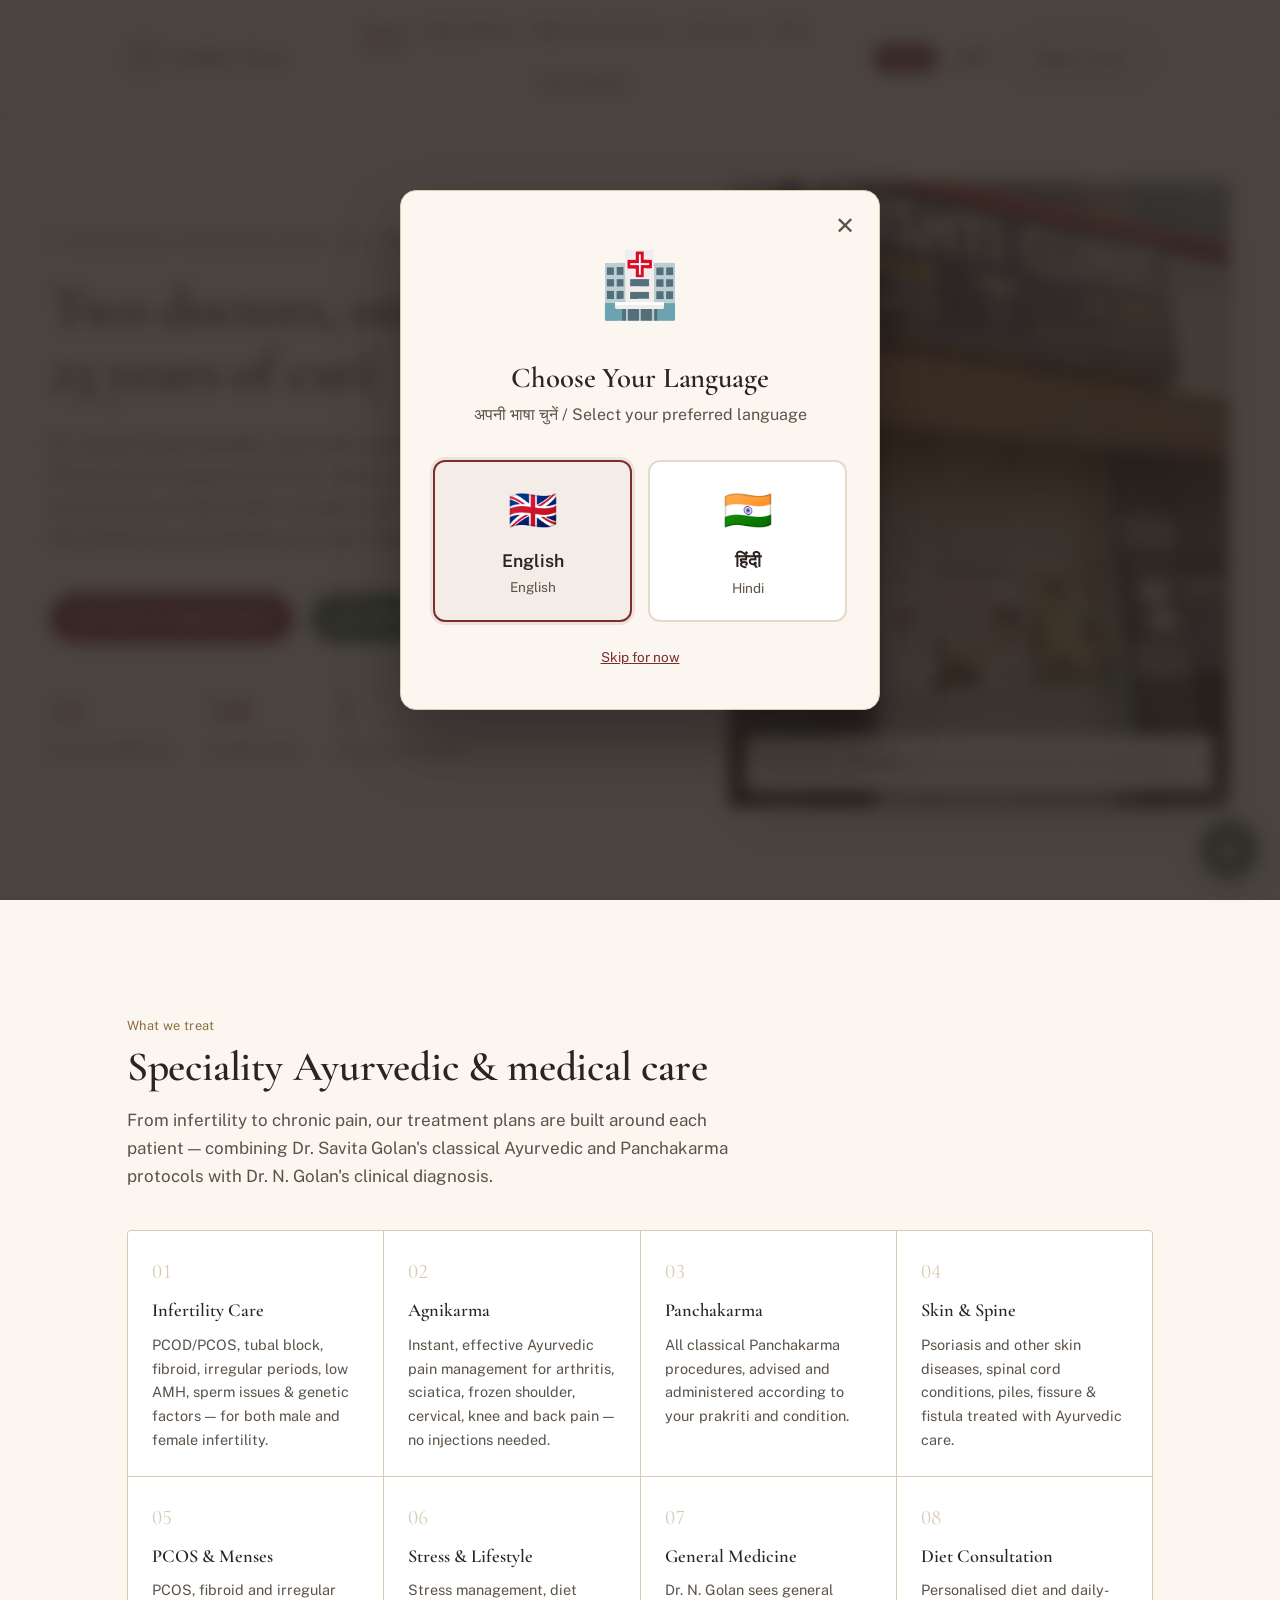
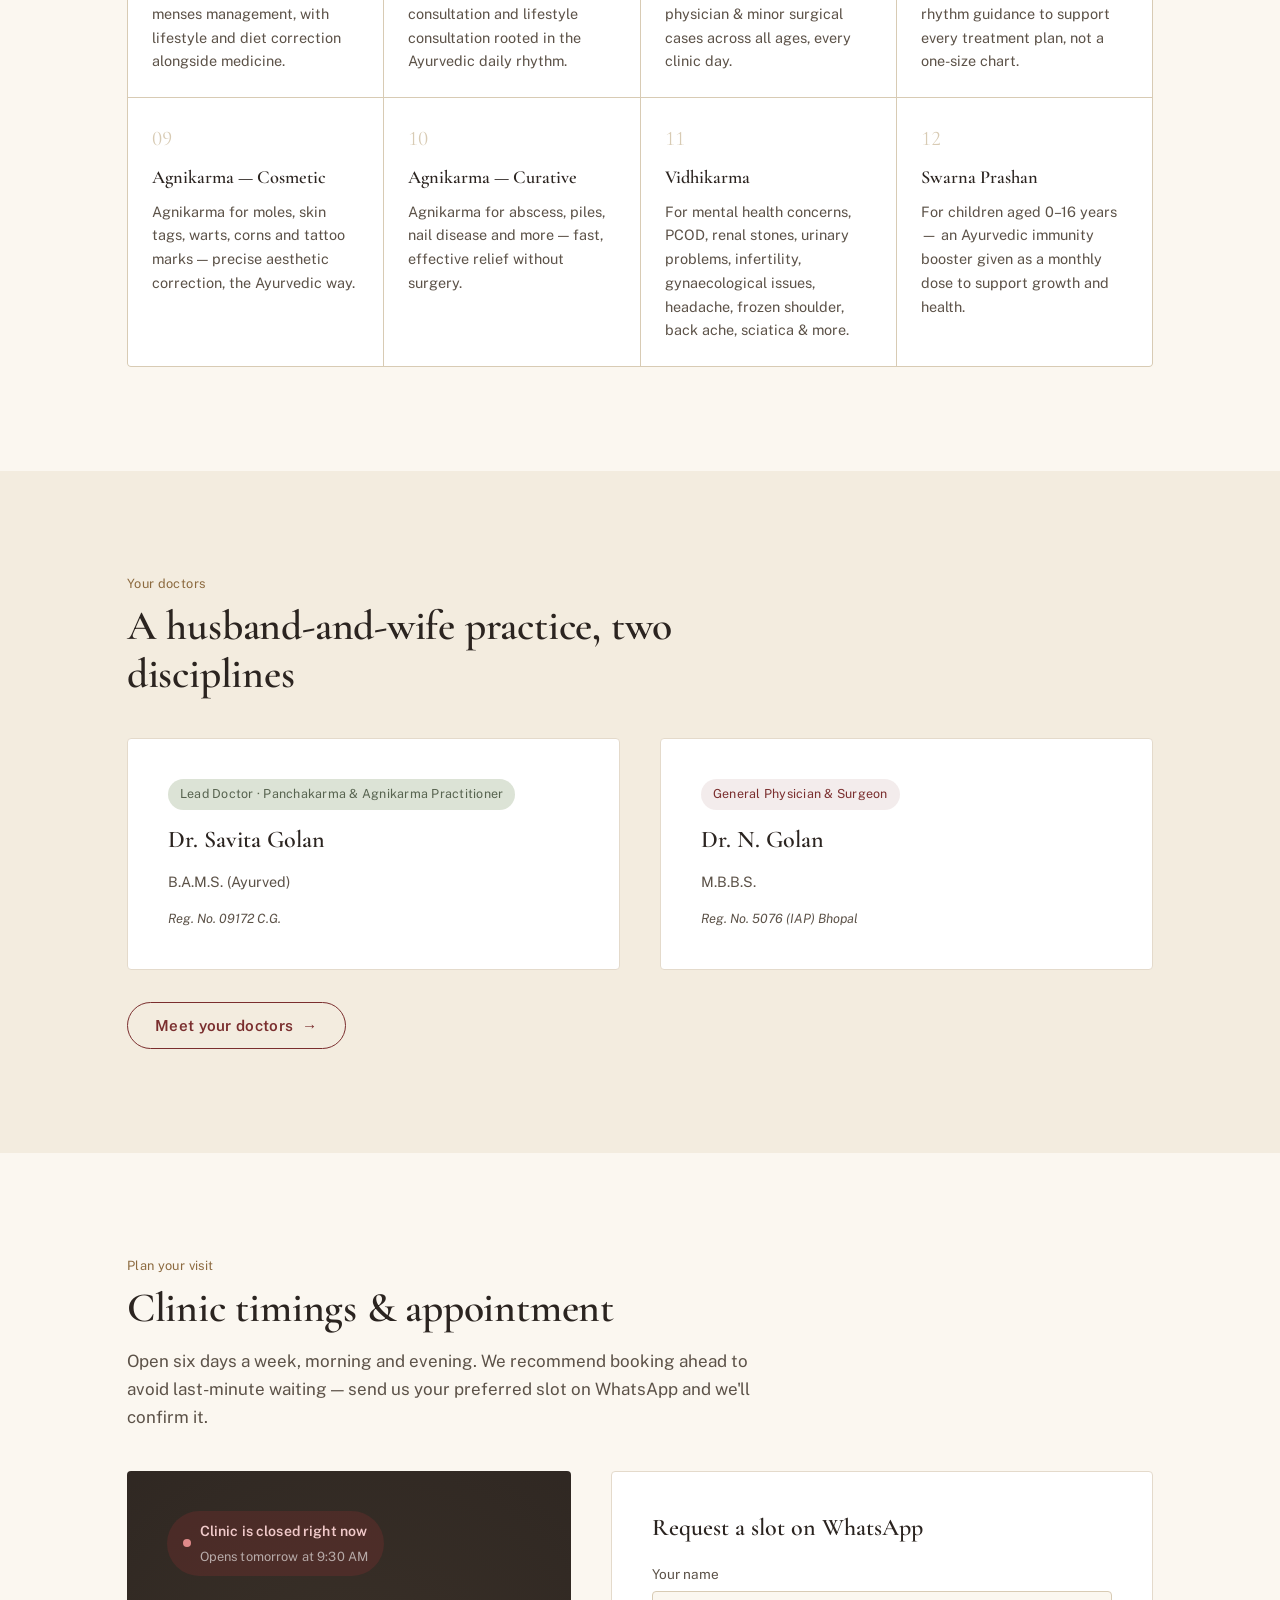
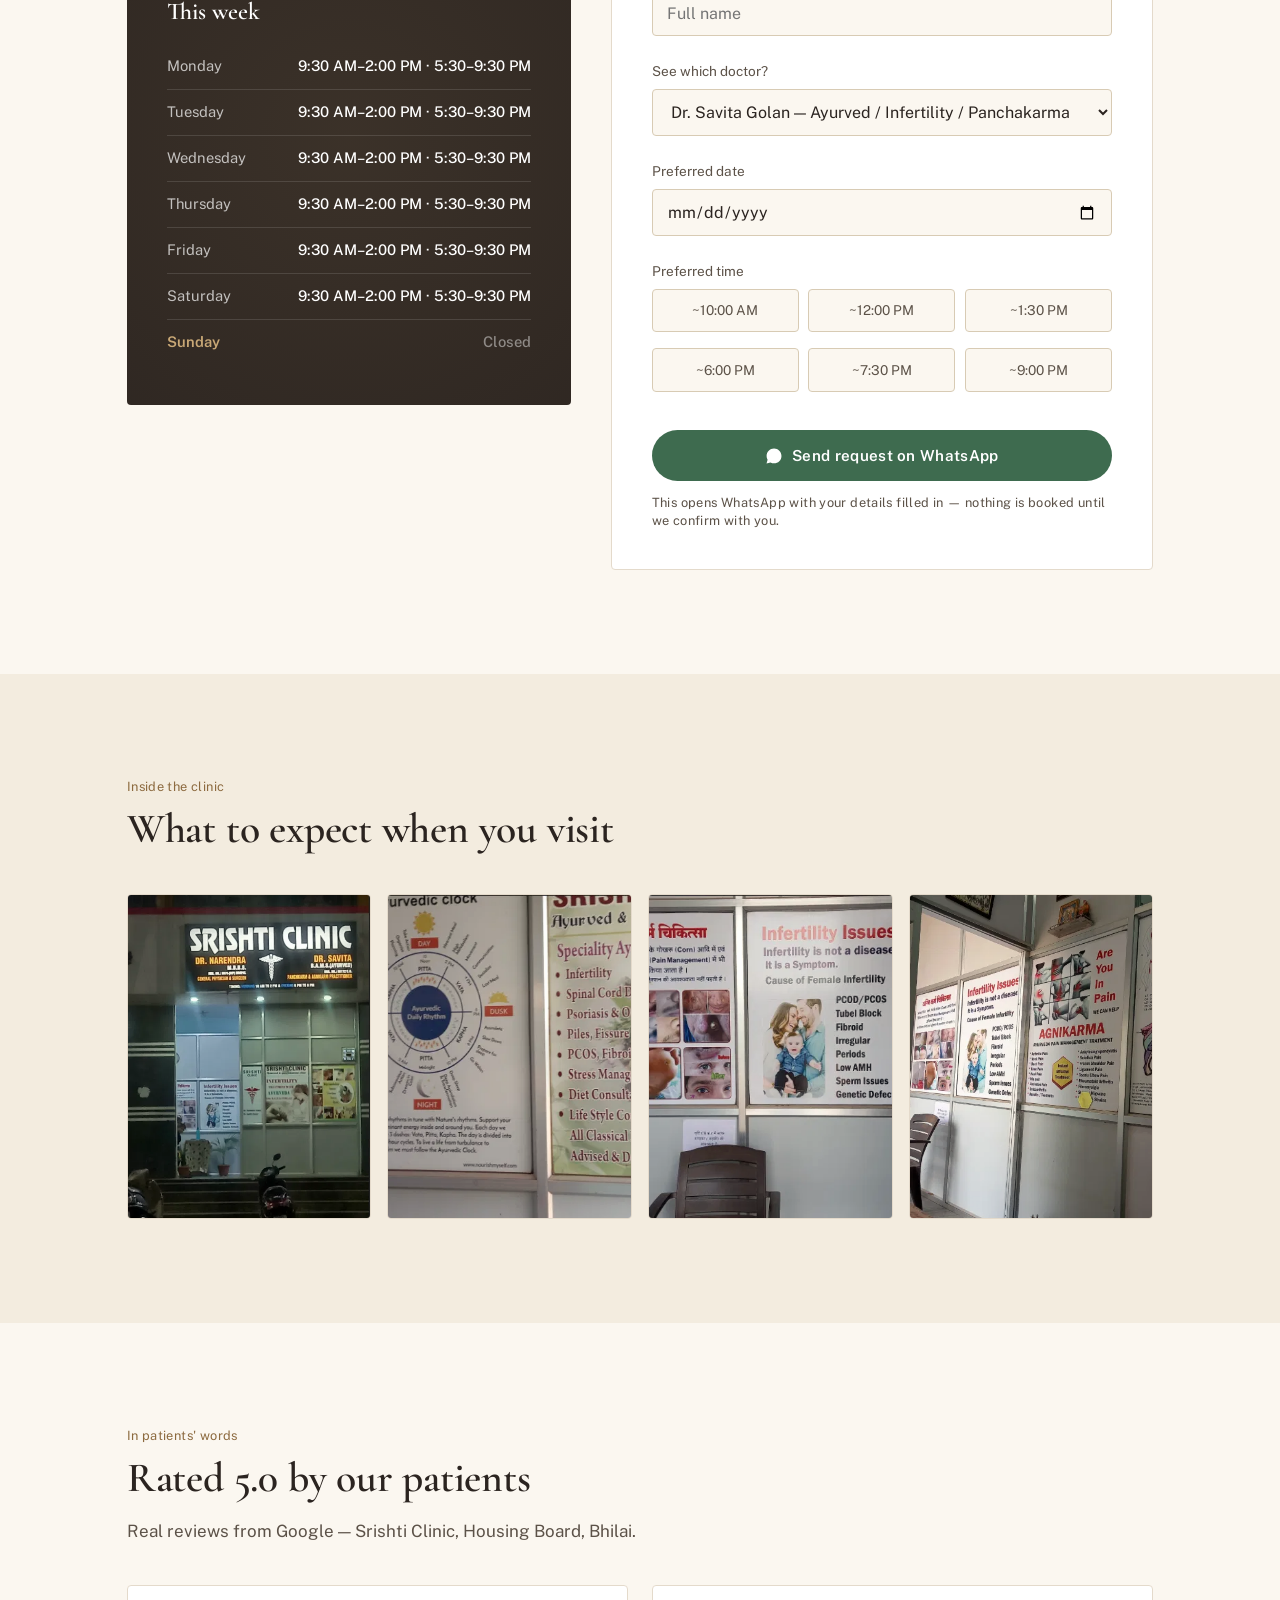
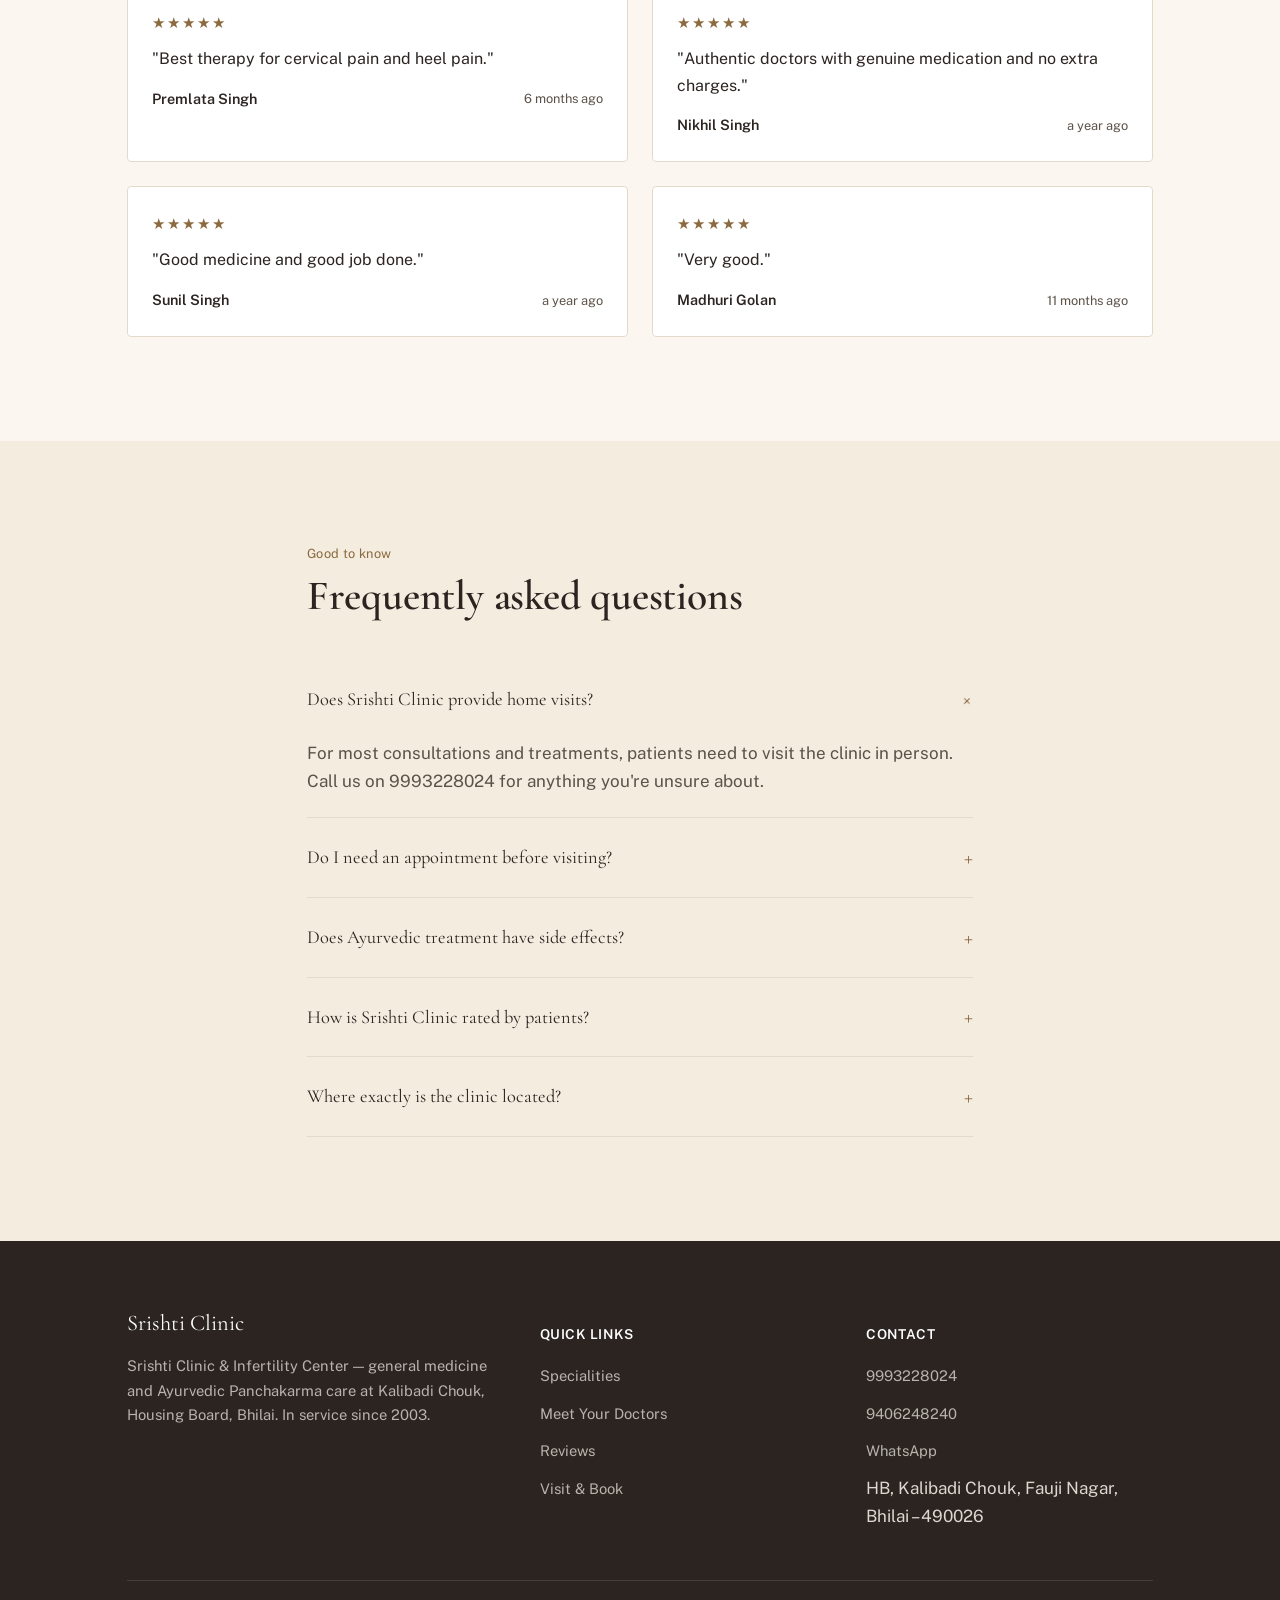
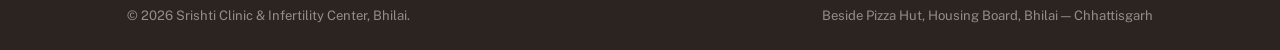
==== commit b93c0faf: "Update greeting from 'Hello' to 'Goodbye'" ====
--- a/index.html
+++ b/index.html
@@ -3,8 +3,8 @@
 <head>
 <meta charset="UTF-8">
 <meta name="viewport" content="width=device-width, initial-scale=1.0">
-<title>Visit &amp; Book — Srishti Clinic, Kalibadi Chouk, Bhilai</title>
-<meta name="description" content="Visit Srishti Clinic & Infertility Center at Kalibadi Chouk, Housing Board, Bhilai. Call 9993228024 / 9406248240, WhatsApp us, or find directions and clinic timings.">
+<title>Srishti Clinic &amp; Infertility Center — Kalibadi Chouk, Bhilai</title>
+<meta name="description" content="Srishti Clinic &amp; Infertility Center, Kalibadi Chouk, HB, Bhilai. Dr. Savita Golan (BAMS, Ayurved) and Dr. N. Golan (MBBS, General Physician &amp; Surgeon) — infertility, Panchakarma &amp; Agnikarma pain treatment, 23 years in healthcare.">
 <link rel="preconnect" href="https://fonts.googleapis.com">
 <link rel="preconnect" href="https://fonts.gstatic.com" crossorigin>
 <link href="https://fonts.googleapis.com/css2?family=Cormorant+Garamond:ital,wght@0,500;0,600;0,700;1,500&family=Public+Sans:wght@400;500;600;700&display=swap" rel="stylesheet">
@@ -16,7 +16,7 @@
 <div class="lang-dialog-overlay" id="langDialog" style="display:none;">
   <div class="lang-dialog">
     <button class="dialog-close" id="dialogClose" aria-label="Close">✕</button>
-    <div class="dialog-emoji">📅</div>
+    <div class="dialog-emoji">🏥</div>
     <h2 data-translate="dialog-title">Choose Your Language</h2>
     <p class="dialog-subtitle" data-translate="dialog-subtitle">अपनी भाषा चुनें / Select your preferred language</p>
     <div class="lang-options">
@@ -48,19 +48,19 @@
       <span class="brand-text">Srishti <span>Clinic</span></span>
     </a>
     <nav class="main-nav" id="mainNav">
-      <a href="index.html" data-translate="nav-home">Home</a>
+      <a href="index.html" class="active" data-translate="nav-home">Home</a>
       <a href="index.html#specialities" data-translate="nav-specialities">Specialities</a>
       <a href="doctors.html" data-translate="nav-doctors">Meet Your Doctors</a>
       <a href="index.html#reviews" data-translate="nav-reviews">Reviews</a>
       <a href="index.html#faq" data-translate="nav-faq">FAQ</a>
-      <a href="contact.html" class="active" data-translate="nav-visit">Visit &amp; Book</a>
+      <a href="contact.html" data-translate="nav-visit">Visit &amp; Book</a>
     </nav>
     <div class="nav-cta">
       <div class="lang-toggle">
         <button class="lang-btn active" data-lang="en" aria-label="English">🇬🇧 EN</button>
         <button class="lang-btn" data-lang="hi" aria-label="हिंदी">🇮🇳 हिं</button>
       </div>
-      <a href="tel:+919993228024" class="btn btn-secondary" data-translate="call-clinic">Call clinic</a>
+      <a href="contact.html" class="btn btn-secondary" data-translate="book-visit">Book a visit</a>
       <button class="nav-toggle" id="navToggle" aria-label="Toggle menu" aria-expanded="false" aria-controls="mainNav">
         <svg viewBox="0 0 24 24" fill="none" stroke="currentColor" stroke-width="1.8"><path d="M3 6h18M3 12h18M3 18h18" stroke-linecap="round"/></svg>
       </button>
@@ -69,120 +69,231 @@
 </header>
 
 <main>
-  <section class="container page-hero">
-    <div class="breadcrumb"><a href="index.html" data-translate="nav-home">Home</a> / <span data-translate="visit-book">Visit &amp; book</span></div>
-    <span class="status-pill on-light" id="statusPill">
-      <span class="dot"></span>
-      <span id="statusText">Checking…</span>
-    </span>
-    <h1 data-translate="visit-book">Visit &amp; book</h1>
-    <p class="lede" data-translate="visit-lede">Find us at Kalibadi Chouk, right beside Pizza Hut in Housing Board. Call, WhatsApp, or send a booking request below and we'll confirm your slot.</p>
-  </section>
-
-  <section class="container band" style="padding-top:0;">
-    <div class="contact-grid">
+  <!-- HERO -->
+  <section class="container hero">
+    <div>
+      <div class="eyebrow-line"><span class="dot"></span> <span data-translate="hero-location">Kalibadi Chouk, Housing Board, Bhilai · Since 2003</span></div>
+      <h1><span id="typewriter" data-translate="hero-title">Two doctors, one home — 23 years of caring for Bhilai's families.</span><span class="typewriter-cursor"></span></h1>
+      <p class="lede" data-translate="hero-lede">Dr. Savita Golan (BAMS, Ayurved) and Dr. N. Golan (MBBS, General Physician &amp; Surgeon) practise side by side — modern medicine and classical Ayurveda under a single roof, for infertility care, Panchakarma and Agnikarma pain treatment.</p>
+      <div class="hero-actions">
+        <a href="contact.html" class="btn btn-primary">
+          <svg viewBox="0 0 24 24" fill="none" stroke="currentColor" stroke-width="1.8"><path d="M8 2v4M16 2v4M3 10h18M5 4h14a2 2 0 012 2v14a2 2 0 01-2 2H5a2 2 0 01-2-2V6a2 2 0 012-2z" stroke-linecap="round" stroke-linejoin="round"/></svg>
+          <span data-translate="book-btn">Book an appointment</span>
+        </a>
+        <a href="https://wa.me/919993228024?text=Namaste%2C%20I%27d%20like%20to%20book%20an%20appointment%20at%20Srishti%20Clinic." target="_blank" rel="noopener" class="btn btn-whatsapp">
+          <svg viewBox="0 0 24 24" fill="currentColor"><path d="M12.04 2C6.58 2 2.13 6.45 2.13 11.91c0 1.75.46 3.45 1.32 4.95L2.05 22l5.25-1.38a9.9 9.9 0 004.74 1.2h.01c5.46 0 9.91-4.45 9.91-9.91C21.96 6.45 17.5 2 12.04 2zm0 18.08h-.01a8.2 8.2 0 01-4.19-1.15l-.3-.18-3.12.82.83-3.04-.2-.31a8.17 8.17 0 01-1.26-4.4c0-4.52 3.68-8.2 8.2-8.2 2.19 0 4.25.85 5.8 2.4a8.14 8.14 0 012.4 5.8c0 4.52-3.68 8.2-8.15 8.26zm4.5-6.15c-.25-.12-1.46-.72-1.68-.8-.23-.08-.39-.12-.56.12-.16.25-.64.8-.78.97-.15.16-.29.18-.54.06-.25-.13-1.05-.39-2-1.23-.74-.66-1.24-1.48-1.39-1.73-.14-.25-.02-.38.11-.5.11-.11.25-.29.37-.44.12-.14.16-.25.25-.41.08-.17.04-.31-.02-.44-.06-.12-.56-1.35-.77-1.85-.2-.48-.41-.42-.56-.43h-.48c-.16 0-.43.06-.66.31-.23.25-.86.85-.86 2.07 0 1.22.89 2.4 1.01 2.57.12.16 1.75 2.67 4.24 3.74.59.26 1.05.41 1.41.52.59.19 1.13.16 1.56.1.48-.07 1.46-.6 1.66-1.17.21-.58.21-1.08.15-1.18-.07-.11-.23-.17-.48-.29z"/></svg>
+          <span data-translate="whatsapp-btn">WhatsApp us</span>
+        </a>
+      </div>
+      <div class="hero-stats">
+        <div class="hero-stat"><div class="num numeral">23</div><div class="lbl" data-translate="years-healthcare">years in healthcare</div></div>
+        <div class="hero-stat"><div class="num numeral">5.0</div><div class="lbl" data-translate="google-rating">Google rating</div></div>
+        <div class="hero-stat"><div class="num numeral">2</div><div class="lbl" data-translate="doctors-practice">doctors, one practice</div></div>
+      </div>
+    </div>
+    <div class="hero-visual" id="heroVisual">
+      <img src="assets/front_day.png" alt="Srishti Clinic signboard and entrance at Kalibadi Chouk, Housing Board, Bhilai">
+      <div class="evap-overlay" id="evapOverlay"></div>
+      <div class="hero-badge">
+        <span class="stars">★★★★★</span>
+        <span class="txt"><strong data-translate="rating-num">4.8 rating</strong> · <span data-translate="clinic-type">Ayurvedic &amp; General Clinic, Housing Board</span></span>
+      </div>
+    </div>
+  </section>
+
+  <!-- SPECIALITIES -->
+  <section class="band" id="specialities">
+    <div class="container">
+      <div class="section-head">
+        <span class="caption" data-translate="what-treat">What we treat</span>
+        <h2 data-translate="specialities-title">Speciality Ayurvedic &amp; medical care</h2>
+        <p data-translate="specialities-desc">From infertility to chronic pain, our treatment plans are built around each patient — combining Dr. Savita Golan's classical Ayurvedic and Panchakarma protocols with Dr. N. Golan's clinical diagnosis.</p>
+      </div>
+      <div class="spec-rail">
+        <div class="spec-item"><span class="num numeral">01</span><h3 data-translate="spec1-title">Infertility Care</h3><p data-translate="spec1-desc">PCOD/PCOS, tubal block, fibroid, irregular periods, low AMH, sperm issues &amp; genetic factors — for both male and female infertility.</p></div>
+        <div class="spec-item"><span class="num numeral">02</span><h3 data-translate="spec2-title">Agnikarma</h3><p data-translate="spec2-desc">Instant, effective Ayurvedic pain management for arthritis, sciatica, frozen shoulder, cervical, knee and back pain — no injections needed.</p></div>
+        <div class="spec-item"><span class="num numeral">03</span><h3 data-translate="spec3-title">Panchakarma</h3><p data-translate="spec3-desc">All classical Panchakarma procedures, advised and administered according to your prakriti and condition.</p></div>
+        <div class="spec-item"><span class="num numeral">04</span><h3 data-translate="spec4-title">Skin &amp; Spine</h3><p data-translate="spec4-desc">Psoriasis and other skin diseases, spinal cord conditions, piles, fissure &amp; fistula treated with Ayurvedic care.</p></div>
+        <div class="spec-item"><span class="num numeral">05</span><h3 data-translate="spec5-title">PCOS &amp; Menses</h3><p data-translate="spec5-desc">PCOS, fibroid and irregular menses management, with lifestyle and diet correction alongside medicine.</p></div>
+        <div class="spec-item"><span class="num numeral">06</span><h3 data-translate="spec6-title">Stress &amp; Lifestyle</h3><p data-translate="spec6-desc">Stress management, diet consultation and lifestyle consultation rooted in the Ayurvedic daily rhythm.</p></div>
+        <div class="spec-item"><span class="num numeral">07</span><h3 data-translate="spec7-title">General Medicine</h3><p data-translate="spec7-desc">Dr. N. Golan sees general physician &amp; minor surgical cases across all ages, every clinic day.</p></div>
+        <div class="spec-item"><span class="num numeral">08</span><h3 data-translate="spec8-title">Diet Consultation</h3><p data-translate="spec8-desc">Personalised diet and daily-rhythm guidance to support every treatment plan, not a one-size chart.</p></div>
+        <div class="spec-item"><span class="num numeral">09</span><h3 data-translate="spec9-title">Agnikarma — Cosmetic</h3><p data-translate="spec9-desc">Agnikarma for moles, skin tags, warts, corns and tattoo marks — precise aesthetic correction, the Ayurvedic way.</p></div>
+        <div class="spec-item"><span class="num numeral">10</span><h3 data-translate="spec10-title">Agnikarma — Curative</h3><p data-translate="spec10-desc">Agnikarma for abscess, piles, nail disease and more — fast, effective relief without surgery.</p></div>
+        <div class="spec-item"><span class="num numeral">11</span><h3 data-translate="spec11-title">Vidhikarma</h3><p data-translate="spec11-desc">For mental health concerns, PCOD, renal stones, urinary problems, infertility, gynaecological issues, headache, frozen shoulder, back ache, sciatica &amp; more.</p></div>
+        <div class="spec-item"><span class="num numeral">12</span><h3 data-translate="spec12-title">Swarna Prashan</h3><p data-translate="spec12-desc">For children aged 0–16 years — an Ayurvedic immunity booster given as a monthly dose to support growth and health.</p></div>
+      </div>
+    </div>
+  </section>
+
+  <!-- DOCTORS STRIP -->
+  <section class="band band-alt">
+    <div class="container">
+      <div class="section-head">
+        <span class="caption" data-translate="your-doctors">Your doctors</span>
+        <h2 data-translate="doctors-title">A husband-and-wife practice, two disciplines</h2>
+      </div>
+      <div class="doctor-strip">
+        <div class="doctor-card">
+          <span class="tag tag-sage" data-translate="lead-doctor">Lead Doctor · Panchakarma &amp; Agnikarma Practitioner</span>
+          <h3>Dr. Savita Golan</h3>
+          <p class="cred">B.A.M.S. (Ayurved)</p>
+          <p class="cred reg">Reg. No. 09172 C.G.</p>
+        </div>
+        <div class="doctor-card">
+          <span class="tag tag-maroon" data-translate="general-physician">General Physician &amp; Surgeon</span>
+          <h3>Dr. N. Golan</h3>
+          <p class="cred">M.B.B.S.</p>
+          <p class="cred reg">Reg. No. 5076 (IAP) Bhopal</p>
+        </div>
+      </div>
+      <div style="margin-top:2rem;">
+        <a href="doctors.html" class="btn btn-secondary"><span data-translate="meet-doctors">Meet your doctors</span> →</a>
+      </div>
+    </div>
+  </section>
+
+  <!-- TIMINGS + BOOKING -->
+  <section class="band" id="book">
+    <div class="container">
+      <div class="section-head">
+        <span class="caption" data-translate="plan-visit">Plan your visit</span>
+        <h2 data-translate="timings-title">Clinic timings &amp; appointment</h2>
+        <p data-translate="timings-desc">Open six days a week, morning and evening. We recommend booking ahead to avoid last-minute waiting — send us your preferred slot on WhatsApp and we'll confirm it.</p>
+      </div>
+      <div style="display:grid; grid-template-columns: 0.9fr 1.1fr; gap: var(--space-4); align-items:start;">
+        <div class="timing-panel">
+          <span class="status-pill" id="statusPill">
+            <span class="dot"></span>
+            <span id="statusText">Checking…</span>
+          </span>
+          <h3 data-translate="this-week">This week</h3>
+          <div class="timing-row" id="row-mon"><span class="day" data-translate="monday">Monday</span><span class="hrs">9:30 AM–2:00 PM · 5:30–9:30 PM</span></div>
+          <div class="timing-row" id="row-tue"><span class="day" data-translate="tuesday">Tuesday</span><span class="hrs">9:30 AM–2:00 PM · 5:30–9:30 PM</span></div>
+          <div class="timing-row" id="row-wed"><span class="day" data-translate="wednesday">Wednesday</span><span class="hrs">9:30 AM–2:00 PM · 5:30–9:30 PM</span></div>
+          <div class="timing-row" id="row-thu"><span class="day" data-translate="thursday">Thursday</span><span class="hrs">9:30 AM–2:00 PM · 5:30–9:30 PM</span></div>
+          <div class="timing-row" id="row-fri"><span class="day" data-translate="friday">Friday</span><span class="hrs">9:30 AM–2:00 PM · 5:30–9:30 PM</span></div>
+          <div class="timing-row" id="row-sat"><span class="day" data-translate="saturday">Saturday</span><span class="hrs">9:30 AM–2:00 PM · 5:30–9:30 PM</span></div>
+          <div class="timing-row closed" id="row-sun"><span class="day" data-translate="sunday">Sunday</span><span class="hrs" data-translate="closed">Closed</span></div>
+        </div>
+
+        <form class="booking-card" id="bookingForm">
+          <h3 style="margin-bottom:1.2rem;" data-translate="request-slot">Request a slot on WhatsApp</h3>
+          <div class="field">
+            <label for="bName" data-translate="your-name">Your name</label>
+            <input type="text" id="bName" placeholder="Full name" required>
+          </div>
+          <div class="field">
+            <label for="bDoctor" data-translate="see-doctor">See which doctor?</label>
+            <select id="bDoctor">
+              <option data-translate="doc1">Dr. Savita Golan — Ayurved / Infertility / Panchakarma</option>
+              <option data-translate="doc2">Dr. N. Golan — General Physician &amp; Surgeon</option>
+              <option data-translate="doc3">Not sure, please advise</option>
+            </select>
+          </div>
+          <div class="field">
+            <label for="bDate" data-translate="pref-date">Preferred date</label>
+            <input type="date" id="bDate">
+          </div>
+          <div class="field">
+            <label data-translate="pref-time">Preferred time</label>
+            <div class="time-grid" id="timeGrid">
+              <label class="time-slot"><input type="radio" name="slot" value="Morning ~10 AM"><span>~10:00 AM</span></label>
+              <label class="time-slot"><input type="radio" name="slot" value="Morning ~12 PM"><span>~12:00 PM</span></label>
+              <label class="time-slot"><input type="radio" name="slot" value="Morning ~1:30 PM"><span>~1:30 PM</span></label>
+              <label class="time-slot"><input type="radio" name="slot" value="Evening ~6 PM"><span>~6:00 PM</span></label>
+              <label class="time-slot"><input type="radio" name="slot" value="Evening ~7:30 PM"><span>~7:30 PM</span></label>
+              <label class="time-slot"><input type="radio" name="slot" value="Evening ~9 PM"><span>~9:00 PM</span></label>
+            </div>
+          </div>
+          <button type="submit" class="btn btn-whatsapp" style="width:100%; justify-content:center; margin-top:0.5rem;">
+            <svg viewBox="0 0 24 24" fill="currentColor" style="width:18px;height:18px;"><path d="M12.04 2C6.58 2 2.13 6.45 2.13 11.91c0 1.75.46 3.45 1.32 4.95L2.05 22l5.25-1.38a9.9 9.9 0 004.74 1.2h.01c5.46 0 9.91-4.45 9.91-9.91C21.96 6.45 17.5 2 12.04 2z"/></svg>
+            <span data-translate="send-request">Send request on WhatsApp</span>
+          </button>
+          <p class="caption" style="margin-top:0.8rem;" data-translate="whatsapp-note">This opens WhatsApp with your details filled in — nothing is booked until we confirm with you.</p>
+        </form>
+      </div>
+    </div>
+  </section>
+
+  <!-- GALLERY -->
+  <section class="band band-alt">
+    <div class="container">
+      <div class="section-head">
+        <span class="caption" data-translate="inside-clinic">Inside the clinic</span>
+        <h2 data-translate="what-expect">What to expect when you visit</h2>
+      </div>
+      <div class="gallery-strip">
+        <figure><img src="assets/front_night.png" alt="Srishti Clinic entrance at night, Kalibadi Chouk"></figure>
+        <figure><img src="assets/features.png" alt="Ayurvedic clock and speciality treatment poster inside the clinic"></figure>
+        <figure><img src="assets/features_2.png" alt="Agnikarma and infertility information posters"></figure>
+        <figure><img src="assets/features_3.png" alt="Waiting area with Agnikarma pain management poster"></figure>
+      </div>
+    </div>
+  </section>
+
+  <!-- REVIEWS -->
+  <section class="band" id="reviews">
+    <div class="container">
+      <div class="section-head">
+        <span class="caption" data-translate="patients-words">In patients' words</span>
+        <h2 data-translate="reviews-title">Rated 5.0 by our patients</h2>
+        <p data-translate="reviews-desc">Real reviews from Google — Srishti Clinic, Housing Board, Bhilai.</p>
+      </div>
+      <div class="review-grid">
+        <div class="review-card">
+          <div class="review-stars">★★★★★</div>
+          <p data-translate="review1">"Best therapy for cervical pain and heel pain."</p>
+          <div class="review-meta"><span class="review-name">Premlata Singh</span><span class="review-when" data-translate="review-when1">6 months ago</span></div>
+        </div>
+        <div class="review-card">
+          <div class="review-stars">★★★★★</div>
+          <p data-translate="review2">"Authentic doctors with genuine medication and no extra charges."</p>
+          <div class="review-meta"><span class="review-name">Nikhil Singh</span><span class="review-when" data-translate="review-when2">a year ago</span></div>
+        </div>
+        <div class="review-card">
+          <div class="review-stars">★★★★★</div>
+          <p data-translate="review3">"Good medicine and good job done."</p>
+          <div class="review-meta"><span class="review-name">Sunil Singh</span><span class="review-when" data-translate="review-when3">a year ago</span></div>
+        </div>
+        <div class="review-card">
+          <div class="review-stars">★★★★★</div>
+          <p data-translate="review4">"Very good."</p>
+          <div class="review-meta"><span class="review-name">Madhuri Golan</span><span class="review-when" data-translate="review-when4">11 months ago</span></div>
+        </div>
+      </div>
+    </div>
+  </section>
+
+  <!-- FAQ -->
+  <section class="band band-alt" id="faq">
+    <div class="container" style="max-width: 820px;">
+      <div class="section-head">
+        <span class="caption" data-translate="good-know">Good to know</span>
+        <h2 data-translate="faq-title">Frequently asked questions</h2>
+      </div>
       <div>
-        <div class="contact-item">
-          <div class="contact-icon"><svg viewBox="0 0 24 24" fill="none" stroke="currentColor" stroke-width="1.6"><path d="M12 21s-7-6.1-7-11a7 7 0 0114 0c0 4.9-7 11-7 11z"/><circle cx="12" cy="10" r="2.5"/></svg></div>
-          <div>
-            <h4 data-translate="address">Address</h4>
-            <p data-translate="address-desc">HB, Kalibadi Chouk, I/E, Beside Pizza Hut, Fauji Nagar, Housing Board, Bhilai – 490026, Chhattisgarh</p>
-          </div>
-        </div>
-        <div class="contact-item">
-          <div class="contact-icon"><svg viewBox="0 0 24 24" fill="none" stroke="currentColor" stroke-width="1.6"><path d="M22 16.9v3a2 2 0 01-2.2 2 19.8 19.8 0 01-8.6-3 19.5 19.5 0 01-6-6 19.8 19.8 0 01-3-8.7A2 2 0 014.1 2h3a2 2 0 012 1.7c.1.9.3 1.8.6 2.7a2 2 0 01-.5 2.1L7.9 9.9a16 16 0 006 6l1.4-1.4a2 2 0 012.1-.5c.9.3 1.8.5 2.7.6a2 2 0 011.7 2z"/></svg></div>
-          <div>
-            <h4 data-translate="phone">Phone</h4>
-            <p><a href="tel:+919993228024">9993228024</a> &nbsp;·&nbsp; <a href="tel:+919406248240">9406248240</a></p>
-          </div>
-        </div>
-        <div class="contact-item">
-          <div class="contact-icon"><svg viewBox="0 0 24 24" fill="none" stroke="currentColor" stroke-width="1.6"><path d="M12.04 2a9.9 9.9 0 00-8.5 15L2 22l5.2-1.4a9.9 9.9 0 004.8 1.2A9.9 9.9 0 1012.04 2z"/></svg></div>
-          <div>
-            <h4 data-translate="whatsapp">WhatsApp</h4>
-            <p><a href="https://wa.me/919993228024" target="_blank" rel="noopener" data-translate="message-us">Message us directly →</a></p>
-          </div>
-        </div>
-        <div class="contact-item">
-          <div class="contact-icon"><svg viewBox="0 0 24 24" fill="none" stroke="currentColor" stroke-width="1.6"><path d="M12 6v6l4 2M12 22a10 10 0 100-20 10 10 0 000 20z"/></svg></div>
-          <div>
-            <h4 data-translate="timings">Timings</h4>
-            <p data-translate="timings-desc-contact">Mon–Sat: 9:30 AM–2:00 PM &amp; 5:30 PM–9:30 PM<br>Sunday: Closed</p>
-            <span class="status-pill on-light" id="statusPillTimings" style="margin-top:0.6rem;">
-              <span class="dot"></span>
-              <span id="statusTextTimings">Checking…</span>
-            </span>
-          </div>
-        </div>
-        <div class="sticky-note" data-translate="appointment-note">Appointments are recommended so you don't face last-minute waiting — use the form or WhatsApp button to request your slot.</div>
-      </div>
-
-      <div>
-        <div class="map-embed">
-          <iframe
-            src="https://www.google.com/maps?q=Srishti+Clinic+Kalibadi+Chouk+Housing+Board+Bhilai&output=embed"
-            loading="lazy"
-            referrerpolicy="no-referrer-when-downgrade"
-            title="Map to Srishti Clinic, Kalibadi Chouk, Housing Board, Bhilai">
-          </iframe>
-        </div>
-        <div class="hero-actions" style="margin-top:1.2rem;">
-          <a href="https://www.google.com/maps/search/?api=1&query=Srishti+Clinic+Kalibadi+Chouk+Housing+Board+Bhilai" target="_blank" rel="noopener" class="btn btn-secondary" data-translate="get-directions">Get directions</a>
-        </div>
-      </div>
-    </div>
-  </section>
-
-  <!-- BOOKING FORM -->
-  <section class="band band-alt" id="book">
-    <div class="container" style="max-width:640px;">
-      <div class="section-head" style="text-align:left;">
-        <span class="caption" data-translate="request-appointment">Request an appointment</span>
-        <h2 data-translate="book-visit-title">Book your visit</h2>
-        <p data-translate="book-desc">Fill this in and it opens WhatsApp with your details ready to send — we'll reply to confirm.</p>
-      </div>
-      <form class="booking-card" id="bookingForm">
-        <div class="field">
-          <label for="bName" data-translate="your-name">Your name</label>
-          <input type="text" id="bName" placeholder="Full name" required>
-        </div>
-        <div class="field">
-          <label for="bPhone" data-translate="your-phone">Your phone number</label>
-          <input type="tel" id="bPhone" placeholder="10-digit mobile number">
-        </div>
-        <div class="field">
-          <label for="bDoctor" data-translate="see-doctor">See which doctor?</label>
-          <select id="bDoctor">
-            <option data-translate="doc1">Dr. Savita Golan — Ayurved / Infertility / Panchakarma</option>
-            <option data-translate="doc2">Dr. N. Golan — General Physician &amp; Surgeon</option>
-            <option data-translate="doc3">Not sure, please advise</option>
-          </select>
-        </div>
-        <div class="field">
-          <label for="bReason" data-translate="reason-visit">Reason for visit (optional)</label>
-          <input type="text" id="bReason" placeholder="e.g. Infertility consultation, knee pain, general checkup">
-        </div>
-        <div class="field">
-          <label for="bDate" data-translate="pref-date">Preferred date</label>
-          <input type="date" id="bDate">
-        </div>
-        <div class="field">
-          <label data-translate="pref-time">Preferred time</label>
-          <div class="time-grid" id="timeGrid">
-            <label class="time-slot"><input type="radio" name="slot" value="Morning ~10 AM"><span>~10:00 AM</span></label>
-            <label class="time-slot"><input type="radio" name="slot" value="Morning ~12 PM"><span>~12:00 PM</span></label>
-            <label class="time-slot"><input type="radio" name="slot" value="Morning ~1:30 PM"><span>~1:30 PM</span></label>
-            <label class="time-slot"><input type="radio" name="slot" value="Evening ~6 PM"><span>~6:00 PM</span></label>
-            <label class="time-slot"><input type="radio" name="slot" value="Evening ~7:30 PM"><span>~7:30 PM</span></label>
-            <label class="time-slot"><input type="radio" name="slot" value="Evening ~9 PM"><span>~9:00 PM</span></label>
-          </div>
-        </div>
-        <button type="submit" class="btn btn-whatsapp" style="width:100%; justify-content:center; margin-top:0.5rem;">
-          <svg viewBox="0 0 24 24" fill="currentColor" style="width:18px;height:18px;"><path d="M12.04 2C6.58 2 2.13 6.45 2.13 11.91c0 1.75.46 3.45 1.32 4.95L2.05 22l5.25-1.38a9.9 9.9 0 004.74 1.2h.01c5.46 0 9.91-4.45 9.91-9.91C21.96 6.45 17.5 2 12.04 2z"/></svg>
-          <span data-translate="send-request">Send request on WhatsApp</span>
-        </button>
-        <p class="caption" style="margin-top:0.8rem;"><span data-translate="prefer-talk">Prefer to talk? Call</span> <a href="tel:+919993228024" style="color:var(--color-maroon);">9993228024</a> <span data-translate="directly">directly.</span></p>
-      </form>
+        <details class="faq-item" open>
+          <summary><span data-translate="faq1-q">Does Srishti Clinic provide home visits?</span><span class="plus">+</span></summary>
+          <div class="faq-a" data-translate="faq1-a">For most consultations and treatments, patients need to visit the clinic in person. Call us on 9993228024 for anything you're unsure about.</div>
+        </details>
+        <details class="faq-item">
+          <summary><span data-translate="faq2-q">Do I need an appointment before visiting?</span><span class="plus">+</span></summary>
+          <div class="faq-a" data-translate="faq2-a">Yes — we advise booking ahead so you don't face last-minute waiting. Use the WhatsApp form above or call the clinic directly.</div>
+        </details>
+        <details class="faq-item">
+          <summary><span data-translate="faq3-q">Does Ayurvedic treatment have side effects?</span><span class="plus">+</span></summary>
+          <div class="faq-a" data-translate="faq3-a">Ayurvedic treatment is one of the oldest natural systems of medicine and, when practised correctly, carries no side effects — Dr. Savita Golan tailors each protocol to the patient's constitution.</div>
+        </details>
+        <details class="faq-item">
+          <summary><span data-translate="faq4-q">How is Srishti Clinic rated by patients?</span><span class="plus">+</span></summary>
+          <div class="faq-a" data-translate="faq4-a">Patient satisfaction comes first here — the clinic holds a 5.0 rating on Google, based on real patient reviews.</div>
+        </details>
+        <details class="faq-item">
+          <summary><span data-translate="faq5-q">Where exactly is the clinic located?</span><span class="plus">+</span></summary>
+          <div class="faq-a" data-translate="faq5-a">HB, Kalibadi Chouk, I/E, beside Pizza Hut, Fauji Nagar, Housing Board, Bhilai – 490026, Chhattisgarh. See the map and directions on our <a href="contact.html" style="color:var(--color-maroon);" data-translate="visit-page">Visit &amp; Book page</a>.</div>
+        </details>
+      </div>
     </div>
   </section>
 </main>
